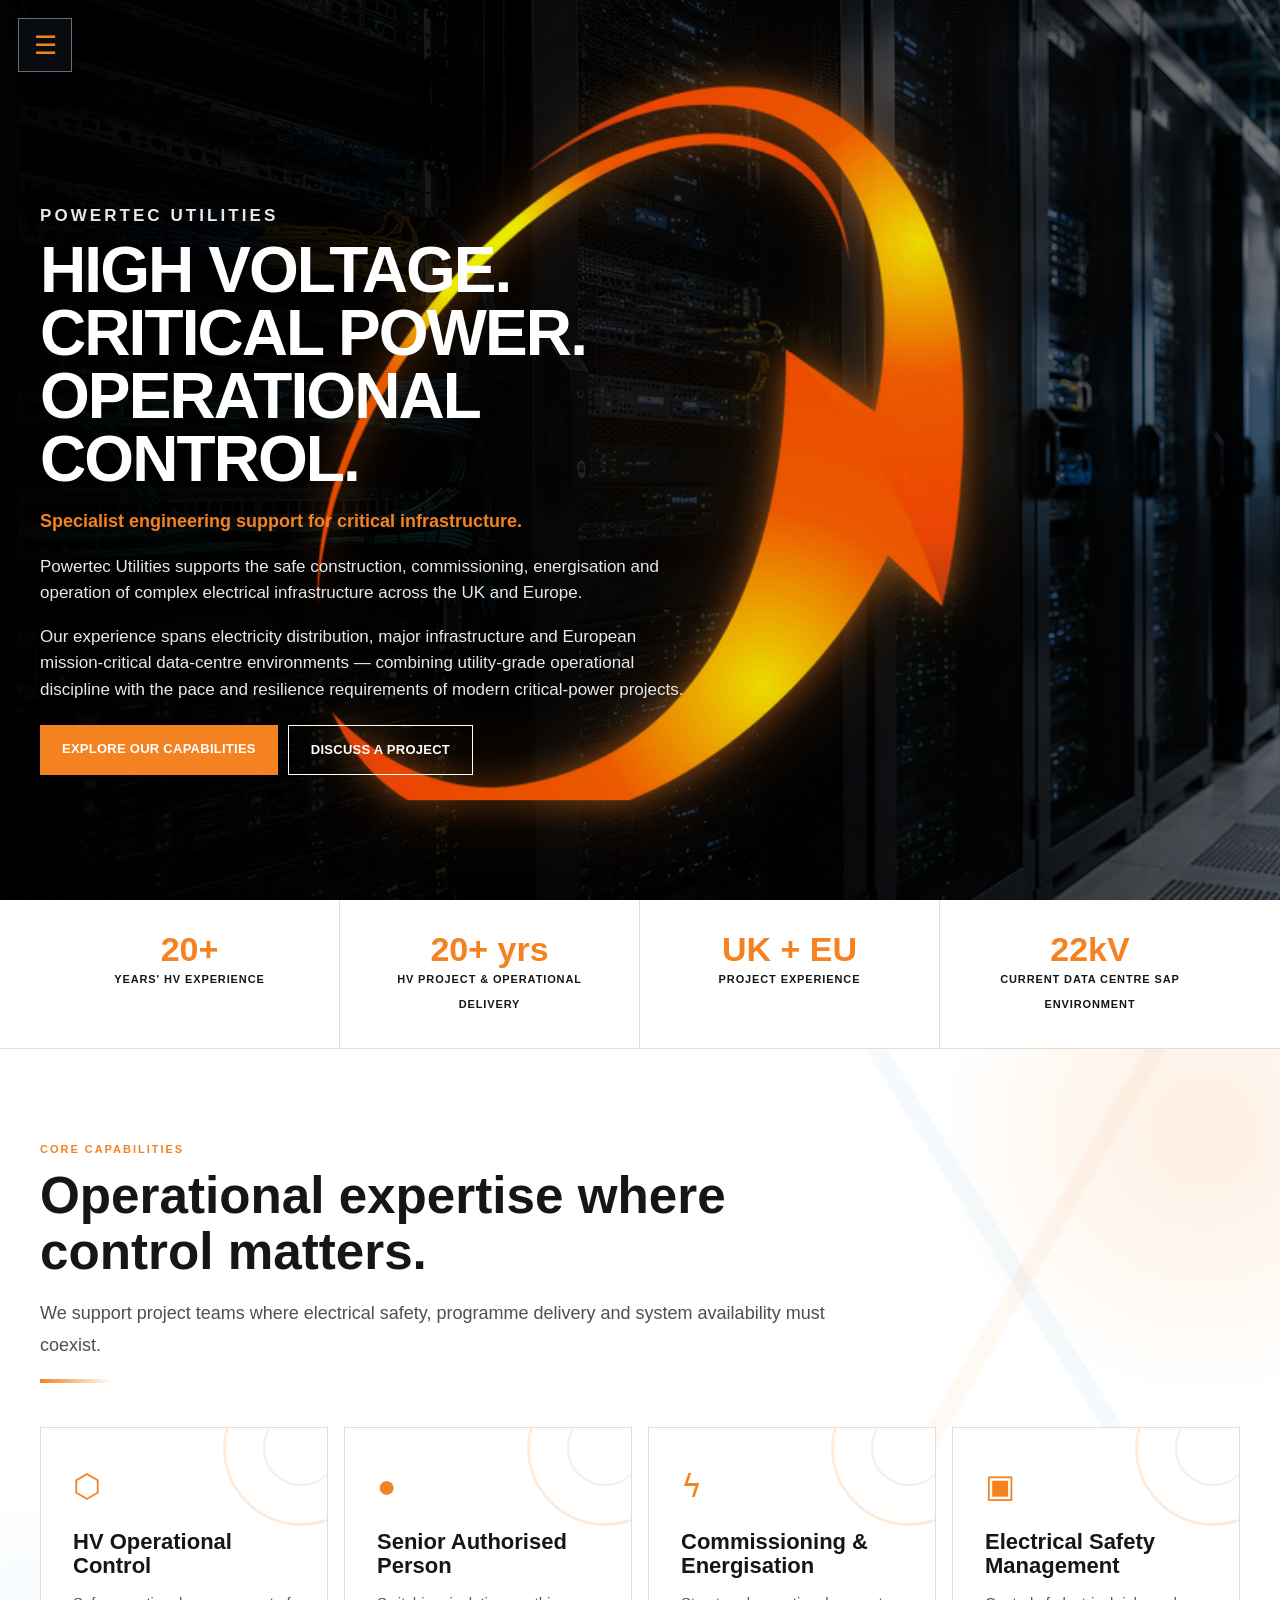
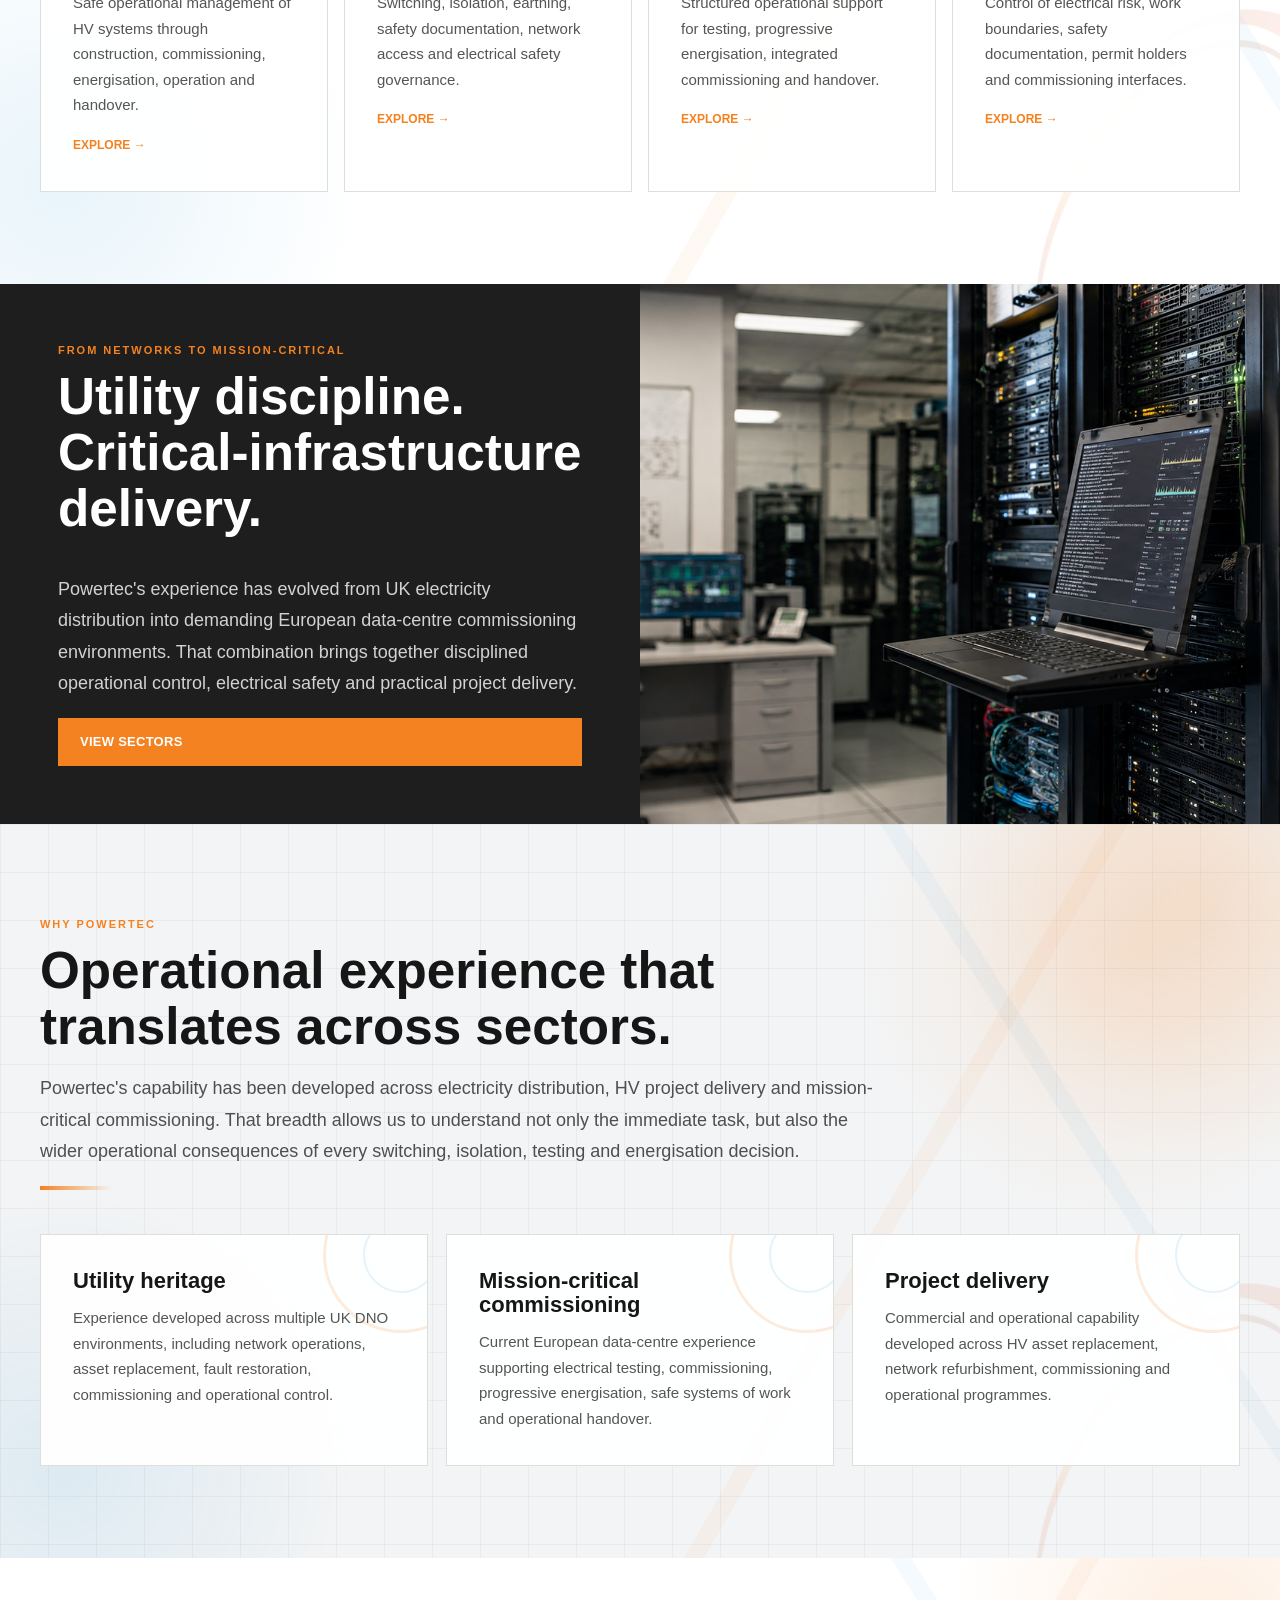
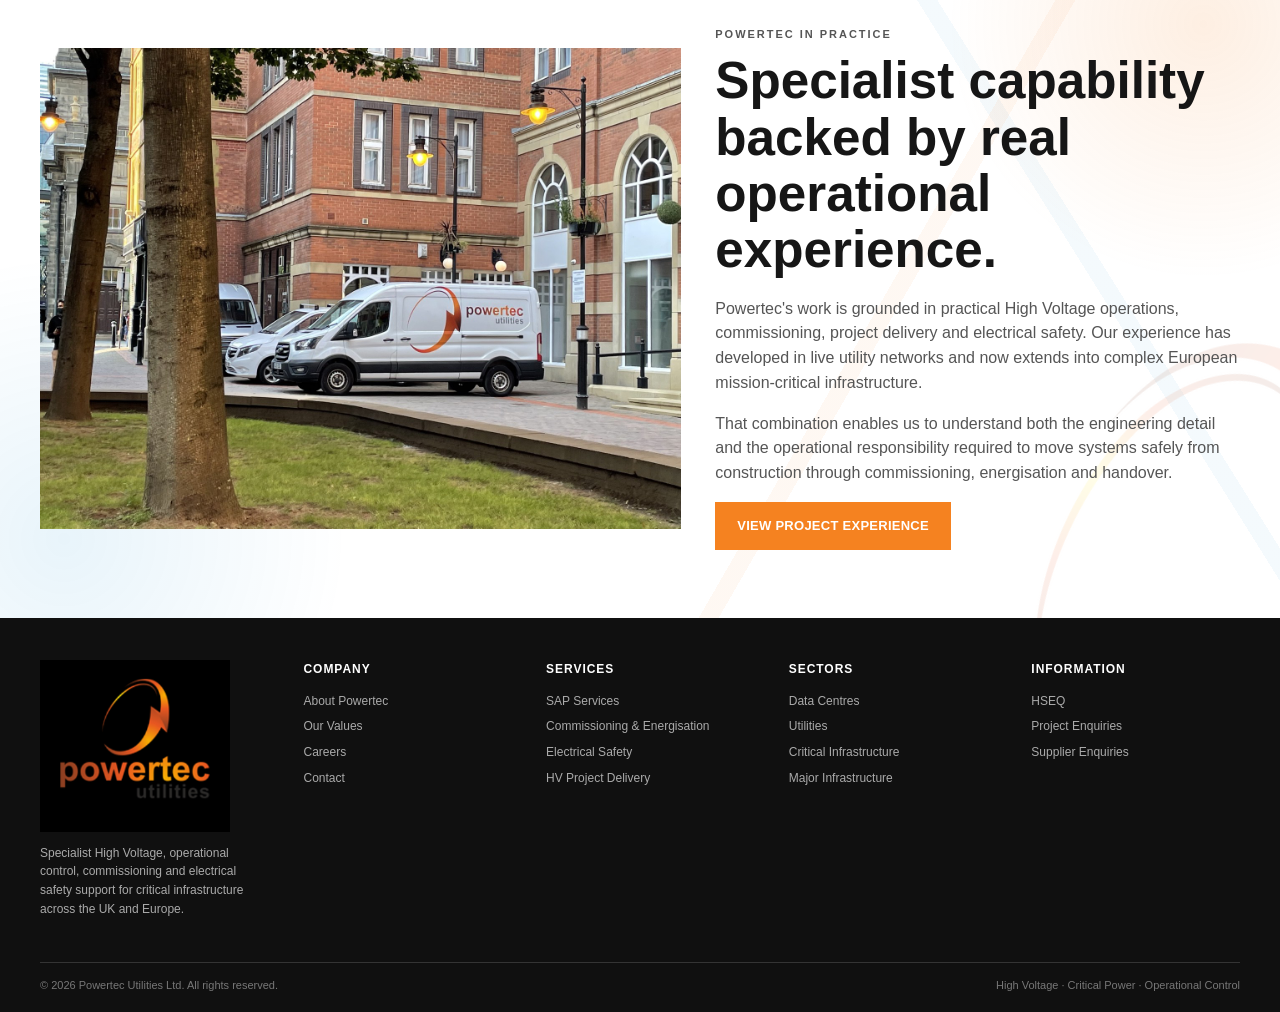
==== index.html @ ada90825 "Add files via upload" ====
<!doctype html><html lang="en"><head><meta charset="utf-8"><meta name="viewport" content="width=device-width,initial-scale=1"><title>Powertec Utilities | High Voltage, Critical Power & Operational Control</title><meta name="description" content="Specialist High Voltage engineering, SAP, commissioning and electrical safety support for critical infrastructure."><link rel="icon" href="favicon.png"><link rel="stylesheet" href="styles-v4.css?v=14"></head><body class="homepage">

<div class="home-menu-shell">
  <button class="menu-toggle home-menu-button" aria-label="Open menu" aria-expanded="false">☰</button>
  <nav class="navlinks home-menu-panel" aria-label="Main navigation">
    <a class="active" href="index.html">HOME</a>
    <a href="about.html">ABOUT</a>
    <a href="services.html">SERVICES</a>
    <a href="sectors.html">SECTORS</a>
    <a href="projects.html">PROJECTS</a>
    <a href="hseq.html">HSEQ</a>
    <a href="careers.html">CAREERS</a>
    <a class="enquire" href="contact.html">ENQUIRE</a>
  </nav>
</div>

<main>
<section class="hero-v4" style="background-image:url('hero.jpg')">

<div class="hero-brand-watermark" aria-hidden="true"><img src="brand-emblem.png" alt=""></div><div class="wrap hero-v4-inner"><div class="hero-v4-copy"><p class="eyebrow">POWERTEC UTILITIES</p><h1>HIGH VOLTAGE.<br>CRITICAL POWER.<br>OPERATIONAL CONTROL.</h1><div class="hero-kicker">Specialist engineering support for critical infrastructure.</div><p>Powertec Utilities supports the safe construction, commissioning, energisation and operation of complex electrical infrastructure across the UK and Europe.</p><p class="secondary">Our experience spans electricity distribution, major infrastructure and European mission-critical data-centre environments — combining utility-grade operational discipline with the pace and resilience requirements of modern critical-power projects.</p><div class="hero-actions"><a class="btn" href="services.html">EXPLORE OUR CAPABILITIES</a><a class="btn btn-outline" href="contact.html">DISCUSS A PROJECT</a></div></div></div></section>
<section class="stats"><div class="wrap stats-grid">
 <div class="stat"><strong>20+</strong><span>YEARS' HV EXPERIENCE</span></div>
 <div class="stat"><strong>20+ yrs</strong><span>HV PROJECT & OPERATIONAL DELIVERY</span></div>
 <div class="stat"><strong>UK + EU</strong><span>PROJECT EXPERIENCE</span></div>
 <div class="stat"><strong>22kV</strong><span>CURRENT DATA CENTRE SAP ENVIRONMENT</span></div>
</div></section>
<section class="section"><div class="wrap"><div class="section-head"><p class="eyebrow">CORE CAPABILITIES</p><h2>Operational expertise where control matters.</h2><p class="lead">We support project teams where electrical safety, programme delivery and system availability must coexist.</p></div>
<div class="grid-4">
 <article class="card"><div class="icon">⬡</div><h3>HV Operational Control</h3><p>Safe operational management of HV systems through construction, commissioning, energisation, operation and handover.</p><a class="text-link" href="services.html">EXPLORE →</a></article>
 <article class="card"><div class="icon">●</div><h3>Senior Authorised Person</h3><p>Switching, isolation, earthing, safety documentation, network access and electrical safety governance.</p><a class="text-link" href="services.html#sap">EXPLORE →</a></article>
 <article class="card"><div class="icon">ϟ</div><h3>Commissioning & Energisation</h3><p>Structured operational support for testing, progressive energisation, integrated commissioning and handover.</p><a class="text-link" href="services.html#commissioning">EXPLORE →</a></article>
 <article class="card"><div class="icon">▣</div><h3>Electrical Safety Management</h3><p>Control of electrical risk, work boundaries, safety documentation, permit holders and commissioning interfaces.</p><a class="text-link" href="hseq.html">EXPLORE →</a></article>
</div></div></section>
<section class="image-split section-dark"><div class="copy"><p class="eyebrow">FROM NETWORKS TO MISSION-CRITICAL</p><h2>Utility discipline. Critical-infrastructure delivery.</h2><p class="lead">Powertec's experience has evolved from UK electricity distribution into demanding European data-centre commissioning environments. That combination brings together disciplined operational control, electrical safety and practical project delivery.</p><a class="btn" href="sectors.html">VIEW SECTORS</a></div><div class="image"><img src="commissioning.jpg" alt="Commissioning environment"></div></section>


<section class="section section-soft"><div class="wrap">
  <div class="section-head">
    <p class="eyebrow">WHY POWERTEC</p>
    <h2>Operational experience that translates across sectors.</h2>
    <p class="lead">Powertec's capability has been developed across electricity distribution, HV project delivery and mission-critical commissioning. That breadth allows us to understand not only the immediate task, but also the wider operational consequences of every switching, isolation, testing and energisation decision.</p>
  </div>
  <div class="grid-3">
    <article class="card"><h3>Utility heritage</h3><p>Experience developed across multiple UK DNO environments, including network operations, asset replacement, fault restoration, commissioning and operational control.</p></article>
    <article class="card"><h3>Mission-critical commissioning</h3><p>Current European data-centre experience supporting electrical testing, commissioning, progressive energisation, safe systems of work and operational handover.</p></article>
    <article class="card"><h3>Project delivery</h3><p>Commercial and operational capability developed across HV asset replacement, network refurbishment, commissioning and operational programmes.</p></article>
  </div>
</div></section>
<section class="authenticity"><div class="wrap auth-grid">
  <div class="auth-image"><img src="brand-van.jpg" alt="Powertec Utilities branded vehicle on location"></div>
  <div class="auth-copy"><p class="eyebrow">POWERTEC IN PRACTICE</p><h2>Specialist capability backed by real operational experience.</h2><p>Powertec's work is grounded in practical High Voltage operations, commissioning, project delivery and electrical safety. Our experience has developed in live utility networks and now extends into complex European mission-critical infrastructure.</p><p>That combination enables us to understand both the engineering detail and the operational responsibility required to move systems safely from construction through commissioning, energisation and handover.</p><a class="btn" href="projects.html">VIEW PROJECT EXPERIENCE</a></div>
</div></section>
</main>
<footer class="site-footer"><div class="wrap">
<div class="footer-top">
 <div class="footer-brand"><img src="footer-logo.png" alt="Powertec Utilities"><p>Specialist High Voltage, operational control, commissioning and electrical safety support for critical infrastructure across the UK and Europe.</p></div>
 <div class="footer-col"><h4>COMPANY</h4><a href="about.html">About Powertec</a><a href="about.html#values">Our Values</a><a href="careers.html">Careers</a><a href="contact.html">Contact</a></div>
 <div class="footer-col"><h4>SERVICES</h4><a href="services.html#sap">SAP Services</a><a href="services.html#commissioning">Commissioning & Energisation</a><a href="services.html#safety">Electrical Safety</a><a href="services.html#projects">HV Project Delivery</a></div>
 <div class="footer-col"><h4>SECTORS</h4><a href="data-centres.html">Data Centres</a><a href="utilities.html">Utilities</a><a href="sectors.html">Critical Infrastructure</a><a href="sectors.html">Major Infrastructure</a></div>
 <div class="footer-col"><h4>INFORMATION</h4><a href="hseq.html">HSEQ</a><a href="contact.html">Project Enquiries</a><a href="contact.html">Supplier Enquiries</a></div>
</div>
<div class="footer-bottom"><span>© 2026 Powertec Utilities Ltd. All rights reserved.</span><span>High Voltage · Critical Power · Operational Control</span></div>
</div></footer><script src="script.js"></script></body></html>
---- styles-v4.css ----
:root{
 --orange:#f58220;
 --orange-dark:#d96408;
 --ink:#161616;
 --charcoal:#1e1e1e;
 --charcoal2:#292929;
 --paper:#ffffff;
 --soft:#f4f4f3;
 --mid:#6b6b6b;
 --line:#dededb;
 --max:1200px;
}
*{box-sizing:border-box}
html{scroll-behavior:smooth}
body{margin:0;font-family:Montserrat,Arial,Helvetica,sans-serif;color:var(--ink);background:#fff;line-height:1.55}
img{display:block;max-width:100%}
a{text-decoration:none;color:inherit}
.wrap{width:min(var(--max),calc(100% - 48px));margin:auto}
.eyebrow{color:var(--orange);font-size:12px;letter-spacing:.16em;font-weight:800;text-transform:uppercase;margin:0 0 10px}
h1,h2,h3{line-height:1.1}
h2{font-size:clamp(32px,4vw,52px);margin:0 0 18px}
.lead{font-size:18px;color:#4f4f4f;max-width:840px}
.btn{display:inline-block;background:var(--orange);color:#fff;padding:14px 22px;font-size:13px;font-weight:800;letter-spacing:.02em;border:0}
.btn:hover{background:var(--orange-dark)}
.btn-outline{background:transparent;border:1px solid #fff;color:#fff;margin-left:8px}

/* single global header used exactly once per page */
.site-header{height:82px;background:#fff;border-bottom:1px solid #e7e7e7;position:sticky;top:0;z-index:100}
.nav{height:82px;display:flex;align-items:center;justify-content:space-between;position:relative}
.logo{width:220px}
.menu-toggle{display:none;background:#fff;border:1px solid #ddd;width:44px;height:44px;font-size:22px}
.navlinks{display:flex;align-items:center;gap:25px;font-size:12px;font-weight:800}
.navlinks a{padding:31px 0 25px}
.navlinks a.active{color:var(--orange);border-bottom:2px solid var(--orange)}
.navlinks .enquire{background:var(--orange);color:#fff;padding:13px 20px;border-bottom:0}

/* hero */
.hero{background:#111;color:#fff}
.hero-grid{display:grid;grid-template-columns:47% 53%;min-height:590px}
.hero-copy{padding:70px 44px 60px 0;display:flex;flex-direction:column;justify-content:center}
.hero h1{font-size:clamp(45px,5vw,68px);margin:0 0 16px;letter-spacing:-.025em}
.hero-kicker{font-weight:800;color:var(--orange);font-size:18px;margin-bottom:20px}
.hero p{font-size:17px;color:#e0e0e0;max-width:670px}
.hero-photo{position:relative;overflow:hidden}
.hero-photo img{width:100%;height:100%;object-fit:cover}
.hero-photo:after{content:"";position:absolute;inset:0;background:linear-gradient(90deg,#111 0%,rgba(17,17,17,.6) 15%,transparent 50%)}

/* corporate stats */
.stats{background:#fff;border-bottom:1px solid var(--line)}
.stats-grid{display:grid;grid-template-columns:repeat(4,1fr)}
.stat{padding:32px 26px;text-align:center;border-right:1px solid var(--line)}
.stat:last-child{border-right:0}
.stat strong{display:block;font-size:34px;color:var(--orange);line-height:1}
.stat span{font-size:11px;letter-spacing:.08em;font-weight:800}

/* generic sections */
.section{padding:78px 0}
.section-soft{background:var(--soft)}
.section-dark{background:var(--charcoal);color:#fff}
.section-dark .lead{color:#d2d2d2}
.section-head{max-width:850px;margin-bottom:36px}
.grid-4{display:grid;grid-template-columns:repeat(4,1fr);gap:16px}
.grid-3{display:grid;grid-template-columns:repeat(3,1fr);gap:18px}
.grid-2{display:grid;grid-template-columns:1fr 1fr;gap:34px}
.card{background:#fff;border:1px solid var(--line);padding:28px}
.card.dark{background:var(--charcoal2);border-color:#424242;color:#fff}
.card h3{font-size:20px;margin:0 0 12px}
.card p{color:#555;margin:0}
.card.dark p{color:#d2d2d2}
.card .num{color:var(--orange);font-weight:900;font-size:12px;letter-spacing:.12em;display:block;margin-bottom:22px}
.text-link{display:inline-block;color:var(--orange);font-size:12px;font-weight:800;margin-top:18px}
.icon{font-size:32px;color:var(--orange);margin-bottom:18px}

/* image panels */
.image-split{display:grid;grid-template-columns:1fr 1fr;min-height:470px}
.image-split .image{min-height:470px}
.image-split .image img{width:100%;height:100%;object-fit:cover}
.image-split .copy{padding:58px;display:flex;flex-direction:column;justify-content:center}

/* inner page hero */
.page-hero{height:300px;color:#fff;display:flex;align-items:center;background-size:cover;background-position:center;position:relative}
.page-hero:before{content:"";position:absolute;inset:0;background:linear-gradient(90deg,rgba(12,12,12,.92),rgba(12,12,12,.35))}
.page-hero .wrap{position:relative;z-index:1}
.page-hero h1{font-size:clamp(42px,6vw,66px);margin:0 0 8px}
.page-hero p{font-size:18px;max-width:730px;color:#e4e4e4}

/* lists / capability */
.cap-list{list-style:none;padding:0;margin:18px 0 0;display:grid;grid-template-columns:1fr 1fr;gap:8px 28px}
.cap-list li{border-bottom:1px solid #ddd;padding:9px 0;font-size:14px}
.section-dark .cap-list li{border-color:#454545}
.cap-list li:before{content:"—";color:var(--orange);margin-right:8px;font-weight:900}
.quote{border-left:4px solid var(--orange);padding:5px 0 5px 24px;font-size:25px;font-weight:700;line-height:1.3}

/* process */
.process{display:grid;grid-template-columns:repeat(5,1fr);gap:10px}
.step{background:#fff;border-top:4px solid var(--orange);padding:22px}
.step strong{color:var(--orange);font-size:12px}
.step h3{font-size:17px}

/* projects */
.case{border:1px solid var(--line);display:grid;grid-template-columns:.9fr 1.1fr}
.case-image img{width:100%;height:100%;object-fit:cover;min-height:370px}
.case-copy{padding:38px}
.case-copy .metric{font-size:38px;color:var(--orange);font-weight:900;margin:12px 0}

/* HSEQ */
.principles{display:grid;grid-template-columns:repeat(3,1fr);gap:14px}
.principle{border:1px solid #404040;padding:25px;background:#252525}
.principle b{color:var(--orange);font-size:12px;letter-spacing:.1em}

/* contact */
.contact-grid{display:grid;grid-template-columns:.85fr 1.15fr;gap:60px}
.contact-form{display:grid;grid-template-columns:1fr 1fr;gap:12px}
.contact-form input,.contact-form select,.contact-form textarea{padding:13px;border:1px solid #cfcfcf;font:inherit;width:100%;background:#fff}
.contact-form textarea{grid-column:1/-1;min-height:150px}
.contact-form button{grid-column:1/-1;justify-self:start}

/* footer — no white square */
.site-footer{background:#101010;color:#d2d2d2;padding:42px 0 18px}
.footer-top{display:grid;grid-template-columns:1.1fr repeat(4,1fr);gap:34px}
.footer-brand img{width:170px;background:#101010}
.footer-brand p{font-size:12px;color:#aaa;max-width:250px}
.footer-col h4{font-size:12px;color:#fff;letter-spacing:.08em;margin:0 0 13px}
.footer-col a{display:block;color:#aaa;font-size:12px;margin:7px 0}
.footer-col a:hover{color:var(--orange)}
.footer-bottom{border-top:1px solid #343434;margin-top:32px;padding-top:14px;display:flex;justify-content:space-between;font-size:11px;color:#777}

/* responsive */
@media(max-width:980px){
 .grid-4{grid-template-columns:1fr 1fr}
 .grid-3{grid-template-columns:1fr 1fr}
 .hero-grid,.image-split,.contact-grid{grid-template-columns:1fr}
 .hero-copy{padding:50px 0 42px}.hero-photo{min-height:360px}
 .stats-grid{grid-template-columns:1fr 1fr}.stat:nth-child(2){border-right:0}
 .process{grid-template-columns:1fr 1fr}
 .case{grid-template-columns:1fr}
 .footer-top{grid-template-columns:1fr 1fr 1fr}
}
@media(max-width:760px){
 .wrap{width:calc(100% - 28px)}
 .site-header,.nav{height:70px}.logo{width:178px}.menu-toggle{display:block}
 .navlinks{display:none;position:absolute;top:70px;left:0;right:0;background:#fff;flex-direction:column;align-items:stretch;gap:0;box-shadow:0 12px 25px rgba(0,0,0,.15)}
 .navlinks.open{display:flex}.navlinks a{padding:13px 18px;border-bottom:1px solid #eee}
 .navlinks .enquire{margin:10px;text-align:center;border:0}
 .grid-4,.grid-3,.grid-2,.principles{grid-template-columns:1fr}
 .stats-grid{grid-template-columns:1fr 1fr}
 .process{grid-template-columns:1fr}
 .cap-list{grid-template-columns:1fr}
 .section{padding:58px 0}.page-hero{height:260px}
 .image-split .copy{padding:38px 24px}
 .contact-form{grid-template-columns:1fr}.contact-form textarea,.contact-form button{grid-column:1}
 .footer-top{grid-template-columns:1fr 1fr}.footer-brand{grid-column:1/-1}
 .footer-bottom{flex-direction:column;gap:8px}
}


/* genuine Powertec image treatments */
.authenticity{background:#fff;padding:68px 0}
.auth-grid{display:grid;grid-template-columns:1.1fr .9fr;gap:34px;align-items:center}
.auth-image{position:relative;min-height:360px;overflow:hidden}
.auth-image img{width:100%;height:100%;object-fit:cover}
.auth-copy p{color:#555}
.photo-grid{display:grid;grid-template-columns:2fr 1fr 1fr;gap:12px}
.photo-grid img{width:100%;height:260px;object-fit:cover}
.photo-grid img:first-child{grid-row:span 2;height:532px}
.photo-grid img:nth-child(4){grid-column:2/-1}
.project-gallery{display:grid;grid-template-columns:repeat(3,1fr);gap:12px;margin-top:28px}
.project-gallery img{width:100%;height:230px;object-fit:cover}
@media(max-width:900px){
 .auth-grid{grid-template-columns:1fr}
 .photo-grid{grid-template-columns:1fr 1fr}
 .photo-grid img:first-child{grid-row:auto;height:260px}
 .photo-grid img:nth-child(4){grid-column:auto}
 .project-gallery{grid-template-columns:1fr 1fr}
}
@media(max-width:620px){
 .photo-grid,.project-gallery{grid-template-columns:1fr}
 .photo-grid img,.photo-grid img:first-child,.project-gallery img{height:220px}
}


/* ===== MOBILE RESPONSIVE FIX PASS ===== */
@media(max-width:760px){
  body{overflow-x:hidden}
  .wrap{width:calc(100% - 28px)}
  .site-header,.nav{height:68px}
  .site-header{position:sticky;top:0;background:#fff}
  .logo{width:172px;height:auto;object-fit:contain}
  .menu-toggle{
    display:flex;
    align-items:center;
    justify-content:center;
    width:42px;height:42px;
    border:1px solid #d9d9d9;
    background:#fff;
    color:#1787d8;
    font-size:22px;
    padding:0
  }
  .navlinks{
    display:none;
    position:absolute;
    top:68px;left:-14px;right:-14px;
    background:#fff;
    flex-direction:column;
    align-items:stretch;
    gap:0;
    padding:6px 14px 12px;
    box-shadow:0 12px 28px rgba(0,0,0,.14);
    border-top:1px solid #eee
  }
  .navlinks.open{display:flex}
  .navlinks a{padding:13px 8px;border-bottom:1px solid #eee}
  .navlinks a.active{border-bottom:1px solid #eee}
  .navlinks .enquire{margin:10px 0 0;text-align:center;border:0!important;padding:14px}

  .hero{
    background:#111;
    position:relative;
    overflow:hidden
  }
  .hero-grid{
    display:block;
    min-height:0;
    position:relative
  }
  .hero-photo{
    position:absolute;
    inset:0;
    min-height:100%;
    z-index:0
  }
  .hero-photo img{
    width:100%;
    height:100%;
    object-fit:cover;
    object-position:center;
    filter:brightness(.58) saturate(.9)
  }
  .hero-photo:after{
    content:"";
    position:absolute;
    inset:0;
    background:linear-gradient(180deg,rgba(0,0,0,.60) 0%,rgba(0,0,0,.72) 60%,rgba(0,0,0,.86) 100%)
  }
  .hero-copy{
    position:relative;
    z-index:2;
    padding:54px 0 48px;
    min-height:620px;
    justify-content:flex-end
  }
  .hero .eyebrow{
    color:#f58220!important;
    opacity:1!important;
    font-size:11px;
    letter-spacing:.14em;
    margin-bottom:14px
  }
  .hero h1{
    color:#fff!important;
    font-size:39px!important;
    line-height:.98!important;
    letter-spacing:-.025em;
    margin:0 0 18px!important;
    max-width:100%
  }
  .hero-kicker{
    color:#fff!important;
    font-size:17px!important;
    line-height:1.35;
    margin-bottom:15px
  }
  .hero p{
    color:#e8e8e8!important;
    font-size:15px!important;
    line-height:1.55;
    margin:0 0 14px
  }
  .hero-copy > p:nth-of-type(n+3){display:none}
  .hero-copy div:last-child{
    display:flex;
    flex-direction:column;
    gap:10px;
    margin-top:8px
  }
  .hero .btn{
    margin:0!important;
    width:100%;
    text-align:center;
    padding:14px 16px;
    font-size:12px
  }
  .hero .btn-outline{
    background:rgba(0,0,0,.18);
    border:1px solid rgba(255,255,255,.75);
    color:#fff
  }

  .stats-grid{grid-template-columns:1fr 1fr}
  .stat{padding:23px 10px}
  .stat strong{font-size:27px}
  .stat span{font-size:9px;line-height:1.25;display:block;margin-top:6px}

  .section{padding:52px 0}
  .section-head{margin-bottom:26px}
  h2{font-size:32px}
  .lead{font-size:16px}
  .grid-4,.grid-3,.grid-2,.principles{grid-template-columns:1fr}
  .card{padding:23px}
  .image-split{display:block}
  .image-split .image{min-height:260px}
  .image-split .copy{padding:34px 22px}
  .page-hero{height:250px;background-position:center}
  .page-hero h1{font-size:38px}
  .page-hero p{font-size:15px}

  .authenticity{padding:48px 0}
  .auth-grid{grid-template-columns:1fr}
  .auth-image{min-height:260px}
  .auth-copy{padding-top:8px}

  .photo-grid,.project-gallery{grid-template-columns:1fr}
  .photo-grid img,.photo-grid img:first-child,.project-gallery img{
    height:220px;
    object-fit:cover
  }

  .case{grid-template-columns:1fr}
  .case-copy{padding:28px 22px}
  .case-image img{min-height:250px}
  .process{grid-template-columns:1fr}
  .cap-list{grid-template-columns:1fr}
  .cap-list li{font-size:13px}

  .contact-grid{grid-template-columns:1fr;gap:36px}
  .contact-form{grid-template-columns:1fr}
  .contact-form textarea,.contact-form button{grid-column:1}

  .footer-top{grid-template-columns:1fr 1fr}
  .footer-brand{grid-column:1/-1}
  .footer-brand img{width:160px}
  .footer-bottom{flex-direction:column;gap:8px}
}

/* Fix legacy white-on-white issue if hero image fails */
.hero, .hero *{text-shadow:none}
.hero-copy{color:#fff}


/* ===== V4 VERIFIED OVERRIDES ===== */
.logo{width:220px;height:54px;object-fit:contain;object-position:left center;background:transparent!important}
.hero-v4{position:relative;background:#111 center/cover no-repeat;color:#fff;overflow:hidden}
.hero-v4:before{content:"";position:absolute;inset:0;background:linear-gradient(90deg,rgba(0,0,0,.90) 0%,rgba(0,0,0,.76) 42%,rgba(0,0,0,.24) 100%)}
.hero-v4 .hero-v4-inner{position:relative;z-index:1;min-height:590px;display:flex;align-items:center}
.hero-v4 .hero-v4-copy{width:min(690px,58%);padding:68px 0}
.hero-v4 h1{font-size:clamp(48px,5vw,70px);line-height:.98;letter-spacing:-.03em;margin:0 0 18px;color:#fff}
.hero-v4 .hero-kicker{color:#f58220;font-size:18px;font-weight:800;margin-bottom:18px}
.hero-v4 p{color:#e8e8e8;font-size:17px;max-width:650px}
.hero-v4 .hero-actions{display:flex;gap:10px;margin-top:22px}
.hero-v4 .hero-actions .btn{margin:0}
@media(max-width:760px){
  .site-header,.nav{height:68px}
  .logo{width:174px;height:44px}
  .hero-v4{background-position:62% center}
  .hero-v4:before{background:linear-gradient(180deg,rgba(0,0,0,.42) 0%,rgba(0,0,0,.74) 48%,rgba(0,0,0,.93) 100%)}
  .hero-v4 .hero-v4-inner{min-height:620px;align-items:flex-end}
  .hero-v4 .hero-v4-copy{width:100%;padding:62px 0 40px}
  .hero-v4 h1{font-size:38px!important;line-height:.98!important;margin-bottom:16px!important;color:#fff!important}
  .hero-v4 .eyebrow{color:#f58220!important;opacity:1!important}
  .hero-v4 .hero-kicker{font-size:16px!important;color:#fff!important;margin-bottom:12px}
  .hero-v4 p{font-size:15px!important;line-height:1.5!important;color:#f1f1f1!important;margin:0 0 14px!important}
  .hero-v4 .hero-v4-copy p.secondary{display:none}
  .hero-v4 .hero-actions{flex-direction:column;gap:9px;margin-top:18px}
  .hero-v4 .hero-actions .btn{width:100%;text-align:center;padding:14px 15px}
  .hero-v4 .btn-outline{background:rgba(0,0,0,.18);border:1px solid rgba(255,255,255,.8)}
}


/* ===== V5 PROFESSIONAL CONTENT / SPACING PASS ===== */
.section{padding:92px 0}
.section-head{margin-bottom:44px}
.card{padding:34px 32px}
.card h3{font-size:22px}
.card p{font-size:15px;line-height:1.7}
.lead{font-size:18px;line-height:1.75}
.eyebrow{font-size:11px;letter-spacing:.18em}

/* remove visual numbering */
.num{display:none!important}

/* image rhythm: one strong image at a time */
.project-gallery,.photo-grid{display:block!important}
.project-gallery img,.photo-grid img,.photo-grid img:first-child,.photo-grid img:nth-child(4){
  width:100%!important;
  height:auto!important;
  max-height:520px!important;
  object-fit:cover!important;
  margin:0 0 44px!important;
  border-radius:0!important
}
.project-gallery img:last-child,.photo-grid img:last-child{margin-bottom:0!important}

/* dedicated feature image treatment */
.feature-image{margin:56px 0}
.feature-image img{width:100%;height:auto;max-height:560px;object-fit:cover}
.feature-caption{font-size:12px;color:#777;margin-top:10px}

/* better section separation */
.content-block{padding:64px 0;border-top:1px solid var(--line)}
.content-block:first-child{border-top:0}
.content-block h2{max-width:850px}
.content-block p{max-width:900px}

/* more substantial service cards */
.service-detail{display:grid;grid-template-columns:.9fr 1.1fr;gap:52px;align-items:start;padding:68px 0;border-top:1px solid var(--line)}
.service-detail:first-of-type{border-top:0}
.service-copy ul{margin-top:22px}
.service-proof{background:var(--soft);padding:30px}
.service-proof h3{margin-top:0}

/* refined process */
.process{grid-template-columns:repeat(5,1fr);gap:16px}
.step{padding:28px 24px;min-height:220px}
.step strong{display:none!important}

/* mobile */
@media(max-width:760px){
  .section{padding:62px 0}
  .card{padding:26px 24px}
  .service-detail{grid-template-columns:1fr;gap:28px;padding:46px 0}
  .project-gallery img,.photo-grid img,.feature-image img{max-height:none!important;margin-bottom:28px!important}
  .process{grid-template-columns:1fr}
  .step{min-height:0}
}


/* ===== POWERTEC HERO BRAND WATERMARK ===== */
.hero-v4 .hero-brand-watermark{
  position:absolute;
  inset:0;
  z-index:1;
  display:flex;
  align-items:center;
  justify-content:center;
  pointer-events:none;
  overflow:hidden;
}
.hero-v4 .hero-brand-watermark img{
  width:min(84vw,1180px);
  max-width:none;
  height:auto;
  opacity:0;
  filter:grayscale(1) brightness(2.7) contrast(.65);
  transform:scale(.92);
  animation:powertecBrandFade 10s ease-in-out infinite;
}
@keyframes powertecBrandFade{
  0%,100%{opacity:0;transform:scale(.92)}
  18%{opacity:.045;transform:scale(.97)}
  45%{opacity:.115;transform:scale(1.015)}
  62%{opacity:.115;transform:scale(1.015)}
  86%{opacity:.04;transform:scale(.97)}
}

/* Hero photograph overlay remains behind branding and copy */
.hero-v4:before{z-index:0}
.hero-v4 .hero-v4-inner{z-index:2}

/* Mobile treatment — larger, slower and deliberately subtle */
@media(max-width:760px){
  .hero-v4 .hero-brand-watermark{
    align-items:center;
    justify-content:center;
  }
  .hero-v4 .hero-brand-watermark img{
    width:155vw;
    max-width:none;
    opacity:0;
    transform:scale(.9);
    animation:powertecBrandFadeMobile 9s ease-in-out infinite;
  }
  @keyframes powertecBrandFadeMobile{
    0%,100%{opacity:0;transform:scale(.90)}
    22%{opacity:.035;transform:scale(.96)}
    48%{opacity:.085;transform:scale(1.02)}
    64%{opacity:.085;transform:scale(1.02)}
    86%{opacity:.03;transform:scale(.96)}
  }
}

@media(prefers-reduced-motion:reduce){
  .hero-v4 .hero-brand-watermark img{
    animation:none!important;
    opacity:.07;
    transform:none;
  }
}


/* ===== V8 BRAND COLOUR / GRAPHIC ENHANCEMENT ===== */
.hero-v4 .hero-brand-watermark img{
  width:min(92vw,1280px);
  opacity:0;
  filter:none;
  mix-blend-mode:screen;
  animation:powertecBrandFadeV8 9s ease-in-out infinite;
  transform:scale(.92);
}
@keyframes powertecBrandFadeV8{
  0%,100%{opacity:0;transform:scale(.92)}
  16%{opacity:.08;transform:scale(.97)}
  42%{opacity:.20;transform:scale(1.02)}
  60%{opacity:.20;transform:scale(1.02)}
  84%{opacity:.08;transform:scale(.97)}
}
@media(max-width:760px){
  .hero-v4 .hero-brand-watermark img{
    width:170vw;
    max-width:none;
    animation:powertecBrandFadeMobileV8 8s ease-in-out infinite;
  }
  @keyframes powertecBrandFadeMobileV8{
    0%,100%{opacity:0;transform:scale(.92)}
    18%{opacity:.06;transform:scale(.96)}
    45%{opacity:.15;transform:scale(1.02)}
    62%{opacity:.15;transform:scale(1.02)}
    84%{opacity:.06;transform:scale(.96)}
  }
}

/* Animated branded watermark on internal page heroes */
.page-hero{position:relative;overflow:hidden}
.page-hero .page-brand-watermark{
  position:absolute;
  inset:0;
  z-index:1;
  pointer-events:none;
  display:flex;
  align-items:center;
  justify-content:flex-end;
  overflow:hidden;
}
.page-hero .page-brand-watermark img{
  width:min(54vw,760px);
  max-width:none;
  opacity:0;
  filter:none;
  mix-blend-mode:screen;
  transform:translateX(8%) scale(.94);
  animation:pageBrandFade 11s ease-in-out infinite;
}
.page-hero .wrap{position:relative;z-index:2}
@keyframes pageBrandFade{
  0%,100%{opacity:0;transform:translateX(8%) scale(.94)}
  20%{opacity:.06;transform:translateX(5%) scale(.98)}
  48%{opacity:.14;transform:translateX(2%) scale(1.01)}
  66%{opacity:.14;transform:translateX(2%) scale(1.01)}
  88%{opacity:.05;transform:translateX(5%) scale(.98)}
}
@media(max-width:760px){
  .page-hero .page-brand-watermark{
    justify-content:center;
  }
  .page-hero .page-brand-watermark img{
    width:145vw;
    animation:pageBrandFadeMobile 9s ease-in-out infinite;
  }
  @keyframes pageBrandFadeMobile{
    0%,100%{opacity:0;transform:scale(.94)}
    22%{opacity:.045;transform:scale(.98)}
    50%{opacity:.10;transform:scale(1.02)}
    66%{opacity:.10;transform:scale(1.02)}
    88%{opacity:.04;transform:scale(.98)}
  }
}

/* Subtle orange graphic rule to lift plain content sections */
.section-head:after,
.content-block h2:after{
  content:"";
  display:block;
  width:72px;
  height:4px;
  background:linear-gradient(90deg,var(--orange),transparent);
  margin-top:18px;
}
.card{
  position:relative;
  overflow:hidden;
}
.card:before{
  content:"";
  position:absolute;
  right:-34px;
  top:-34px;
  width:110px;
  height:110px;
  border:2px solid rgba(245,130,32,.14);
  border-radius:50%;
}
.card:after{
  content:"";
  position:absolute;
  right:-12px;
  top:-12px;
  width:52px;
  height:52px;
  border:2px solid rgba(245,130,32,.10);
  border-radius:50%;
}
.card > *{position:relative;z-index:1}

/* Refine hero watermark so brand colours remain visible over dark photography */
.hero-v4:after{
  content:"";
  position:absolute;
  inset:0;
  z-index:1;
  background:radial-gradient(circle at 70% 50%, rgba(245,130,32,.08), transparent 30%);
  pointer-events:none;
}
.hero-v4 .hero-v4-inner{position:relative;z-index:3}
.hero-v4 .hero-brand-watermark{z-index:2}

@media(prefers-reduced-motion:reduce){
  .hero-v4 .hero-brand-watermark img,
  .page-hero .page-brand-watermark img{
    animation:none!important;
    opacity:.10;
    transform:none;
  }
}

/* ==========================================================
   V12 — HOME BRAND RESTORED / MENU TAB / GRAPHIC BACKGROUNDS
   ========================================================== */

/* HOME: no header bar */
.homepage .site-header{display:none!important}

/* Floating menu tab stays top-left */
.home-menu-shell{
  position:fixed;
  top:18px;
  left:18px;
  z-index:500;
}
.home-menu-button{
  display:flex!important;
  align-items:center!important;
  justify-content:center!important;
  width:54px!important;
  height:54px!important;
  border:1px solid rgba(255,255,255,.40)!important;
  background:rgba(8,12,16,.88)!important;
  color:#f58220!important;
  font-size:26px!important;
  box-shadow:0 10px 30px rgba(0,0,0,.32)!important;
}
.home-menu-panel{
  display:none!important;
  position:absolute!important;
  top:62px!important;
  left:0!important;
  width:250px!important;
  padding:12px!important;
  flex-direction:column!important;
  gap:0!important;
  background:rgba(12,15,18,.98)!important;
  border:1px solid rgba(245,130,32,.30)!important;
  box-shadow:0 18px 40px rgba(0,0,0,.40)!important;
}
.home-menu-panel.open{display:flex!important}
.home-menu-panel a{
  color:#fff!important;
  padding:13px 14px!important;
  border-bottom:1px solid rgba(255,255,255,.10)!important;
}
.home-menu-panel a.active{color:#f58220!important}
.home-menu-panel .enquire{
  margin-top:8px!important;
  background:#f58220!important;
  text-align:center!important;
  border:0!important;
}

/* Hero brand: persistent logo + separate animated emblem */
.hero-v4{
  position:relative!important;
  min-height:100vh!important;
  overflow:hidden!important;
  padding-top:0!important;
}
.hero-logo-lockup{
  position:absolute!important;
  z-index:7!important;
  top:28px!important;
  left:50%!important;
  transform:translateX(-50%)!important;
  width:min(390px,44vw)!important;
  display:block!important;
  opacity:1!important;
}
.hero-logo-lockup img{
  width:100%!important;
  height:auto!important;
  display:block!important;
  opacity:1!important;
  filter:drop-shadow(0 6px 20px rgba(0,0,0,.34))!important;
}

/* Giant emblem fades in and out behind content */
.hero-v4 .hero-brand-watermark{
  position:absolute!important;
  inset:0!important;
  z-index:2!important;
  display:flex!important;
  align-items:center!important;
  justify-content:flex-end!important;
  padding-right:2vw!important;
  pointer-events:none!important;
}
.hero-v4 .hero-brand-watermark img{
  display:block!important;
  width:min(900px,68vw)!important;
  max-width:none!important;
  height:auto!important;
  opacity:0!important;
  filter:drop-shadow(0 0 36px rgba(245,130,32,.36))!important;
  mix-blend-mode:screen!important;
  transform:scale(.92)!important;
  animation:powertecEmblemV12 8s ease-in-out infinite!important;
}
@keyframes powertecEmblemV12{
  0%,100%{opacity:0;transform:scale(.92)}
  15%{opacity:.24;transform:scale(.96)}
  36%{opacity:.50;transform:scale(1)}
  52%,66%{opacity:.66;transform:scale(1.035)}
  84%{opacity:.24;transform:scale(.98)}
}
.hero-v4:before{
  z-index:0!important;
  background:linear-gradient(90deg,rgba(0,0,0,.86) 0%,rgba(0,0,0,.62) 48%,rgba(0,0,0,.30) 100%)!important;
}
.hero-v4:after{
  content:"";
  position:absolute;
  inset:0;
  z-index:1;
  pointer-events:none;
  background:
    radial-gradient(circle at 72% 48%,rgba(245,130,32,.15),transparent 29%),
    radial-gradient(circle at 84% 58%,rgba(0,135,207,.08),transparent 25%);
}
.hero-v4 .hero-v4-inner{
  position:relative!important;
  z-index:5!important;
  min-height:100vh!important;
  padding-top:150px!important;
}

/* Footer logo must always remain visible */
.site-footer .footer-brand img{
  display:block!important;
  visibility:visible!important;
  opacity:1!important;
  width:190px!important;
  max-width:100%!important;
  height:auto!important;
}

/* Strong, intentionally visible graphic backgrounds */
.section:not(.section-dark),
.authenticity,
.content-block,
.service-detail{
  position:relative!important;
  overflow:hidden!important;
}
.section:not(.section-dark)::before,
.authenticity::before,
.content-block::before,
.service-detail::before{
  content:""!important;
  position:absolute!important;
  inset:0!important;
  z-index:0!important;
  pointer-events:none!important;
  background:
    radial-gradient(circle at 94% 10%,rgba(245,130,32,.13),transparent 19%),
    radial-gradient(circle at 5% 88%,rgba(0,135,207,.09),transparent 21%),
    linear-gradient(120deg,transparent 0 65%,rgba(245,130,32,.055) 65% 66.2%,transparent 66.2%),
    linear-gradient(58deg,transparent 0 77%,rgba(0,135,207,.045) 77% 78.2%,transparent 78.2%)!important;
}
.section:not(.section-dark)::after,
.authenticity::after{
  content:""!important;
  position:absolute!important;
  z-index:0!important;
  right:-145px!important;
  bottom:-165px!important;
  width:430px!important;
  height:430px!important;
  background:url('brand-emblem.png') center/contain no-repeat!important;
  opacity:.10!important;
  transform:rotate(-12deg)!important;
  pointer-events:none!important;
}
.section:not(.section-dark) > .wrap,
.authenticity > .wrap,
.content-block > .wrap,
.service-detail > *{
  position:relative!important;
  z-index:1!important;
}

/* Light-grey areas get engineering grid rather than flat fill */
.section-soft{
  background-color:#f3f4f5!important;
  background-image:
    linear-gradient(rgba(31,42,49,.045) 1px,transparent 1px),
    linear-gradient(90deg,rgba(31,42,49,.045) 1px,transparent 1px),
    radial-gradient(circle at 88% 18%,rgba(245,130,32,.12),transparent 21%)!important;
  background-size:48px 48px,48px 48px,auto!important;
}

/* Cards carry a faint Powertec arc motif */
.card{
  background-color:rgba(255,255,255,.96)!important;
  position:relative!important;
  overflow:hidden!important;
}
.card:before{
  content:""!important;
  position:absolute!important;
  right:-52px!important;
  top:-58px!important;
  width:150px!important;
  height:150px!important;
  border:3px solid rgba(245,130,32,.16)!important;
  border-radius:50%!important;
}
.card:after{
  content:""!important;
  position:absolute!important;
  right:-12px!important;
  top:-18px!important;
  width:72px!important;
  height:72px!important;
  border:2px solid rgba(0,135,207,.10)!important;
  border-radius:50%!important;
}
.card > *{position:relative!important;z-index:1!important}

/* Internal page hero graphics */
.page-hero .page-brand-watermark img{
  filter:drop-shadow(0 0 24px rgba(245,130,32,.22))!important;
  mix-blend-mode:screen!important;
  animation:internalLogoV12 9s ease-in-out infinite!important;
}
@keyframes internalLogoV12{
  0%,100%{opacity:0}
  20%{opacity:.12}
  45%,65%{opacity:.28}
  88%{opacity:.08}
}

@media(max-width:760px){
  .home-menu-shell{top:14px;left:14px}
  .home-menu-button{width:50px!important;height:50px!important}
  .home-menu-panel{top:58px!important;width:230px!important}
  .hero-logo-lockup{
    top:22px!important;
    width:min(270px,68vw)!important;
  }
  .hero-v4 .hero-v4-inner{
    padding-top:130px!important;
  }
  .hero-v4 .hero-brand-watermark{
    justify-content:center!important;
    padding-right:0!important;
  }
  .hero-v4 .hero-brand-watermark img{
    width:135vw!important;
    animation:powertecEmblemMobileV12 7.5s ease-in-out infinite!important;
  }
  @keyframes powertecEmblemMobileV12{
    0%,100%{opacity:0;transform:scale(.92)}
    18%{opacity:.20;transform:scale(.96)}
    40%{opacity:.44;transform:scale(1)}
    55%,68%{opacity:.58;transform:scale(1.03)}
    84%{opacity:.20;transform:scale(.98)}
  }
  .section:not(.section-dark)::after,
  .authenticity::after{
    width:280px!important;
    height:280px!important;
    right:-140px!important;
    bottom:-140px!important;
    opacity:.085!important;
  }
}

/* ==========================================================
   V13 — HOMEPAGE EMBLEM ONLY
   ========================================================== */

/* Remove any legacy static full-logo lockup if cached CSS/markup survives */
.homepage .hero-logo-lockup{display:none!important}

/* Large Powertec emblem only — no wordmark */
.hero-v4 .hero-brand-watermark{
  position:absolute!important;
  inset:0!important;
  z-index:3!important;
  display:flex!important;
  align-items:center!important;
  justify-content:center!important;
  padding:0!important;
  pointer-events:none!important;
  overflow:hidden!important;
}

.hero-v4 .hero-brand-watermark img{
  display:block!important;
  width:min(820px,62vw)!important;
  max-width:none!important;
  height:auto!important;
  opacity:0!important;
  filter:
    saturate(1.18)
    contrast(1.06)
    drop-shadow(0 0 28px rgba(245,130,32,.34))!important;
  mix-blend-mode:normal!important;
  transform:scale(.90)!important;
  animation:powertecEmblemOnlyV13 8s ease-in-out infinite!important;
}

@keyframes powertecEmblemOnlyV13{
  0%,100%{
    opacity:0;
    transform:scale(.90);
  }
  14%{
    opacity:.18;
    transform:scale(.95);
  }
  34%{
    opacity:.52;
    transform:scale(1);
  }
  50%,66%{
    opacity:.86;
    transform:scale(1.035);
  }
  84%{
    opacity:.24;
    transform:scale(.98);
  }
}

/* Keep hero text legible but allow the emblem to remain visually strong */
.hero-v4:after{
  content:""!important;
  position:absolute!important;
  inset:0!important;
  z-index:2!important;
  pointer-events:none!important;
  background:
    linear-gradient(90deg,rgba(0,0,0,.83) 0%,rgba(0,0,0,.56) 44%,rgba(0,0,0,.25) 100%),
    radial-gradient(circle at 50% 48%,rgba(245,130,32,.08),transparent 34%)!important;
}

/* With the full wordmark removed, restore hero content spacing */
.hero-v4 .hero-v4-inner{
  padding-top:78px!important;
}

@media(max-width:760px){
  .hero-v4 .hero-brand-watermark img{
    width:120vw!important;
    max-width:none!important;
    animation:powertecEmblemOnlyMobileV13 7.5s ease-in-out infinite!important;
  }

  @keyframes powertecEmblemOnlyMobileV13{
    0%,100%{
      opacity:0;
      transform:scale(.90);
    }
    16%{
      opacity:.16;
      transform:scale(.95);
    }
    38%{
      opacity:.48;
      transform:scale(1);
    }
    52%,68%{
      opacity:.82;
      transform:scale(1.035);
    }
    86%{
      opacity:.22;
      transform:scale(.98);
    }
  }

  .hero-v4 .hero-v4-inner{
    padding-top:72px!important;
  }
}

@media(prefers-reduced-motion:reduce){
  .hero-v4 .hero-brand-watermark img{
    animation:none!important;
    opacity:.72!important;
    transform:scale(1)!important;
  }
}

/* ==========================================================
   V14 — HOMEPAGE POWERTEC EMBLEM: DEFINITIVELY VISIBLE
   The emblem sits ABOVE the dark photo overlay and BELOW text.
   ========================================================== */

.hero-v4{
  position:relative!important;
  isolation:isolate!important;
}

/* background/photo overlay stays at the back */
.hero-v4::before,
.hero-v4:before{
  z-index:0!important;
}

/* dark readability overlay */
.hero-v4::after,
.hero-v4:after{
  z-index:1!important;
}

/* THE POWERTEC EMBLEM */
.hero-v4 .hero-brand-watermark{
  position:absolute!important;
  top:7%!important;
  left:50%!important;
  width:min(760px,78vw)!important;
  height:min(760px,78vw)!important;
  transform:translateX(-50%)!important;
  display:flex!important;
  align-items:center!important;
  justify-content:center!important;
  z-index:2!important;
  opacity:1!important;
  visibility:visible!important;
  pointer-events:none!important;
  overflow:visible!important;
}

.hero-v4 .hero-brand-watermark img{
  display:block!important;
  width:100%!important;
  height:100%!important;
  object-fit:contain!important;
  max-width:none!important;
  opacity:.92!important;
  visibility:visible!important;
  mix-blend-mode:screen!important;
  filter:
    saturate(1.45)
    brightness(1.32)
    contrast(1.08)
    drop-shadow(0 0 18px rgba(239,126,31,.58))
    drop-shadow(0 0 48px rgba(239,126,31,.25))!important;
  transform:scale(.94)!important;
  animation:powertecLogoV14 7s ease-in-out infinite!important;
}

/* Content remains on top of emblem */
.hero-v4 .hero-v4-inner,
.hero-v4 .hero-content,
.hero-v4 > .container{
  position:relative!important;
  z-index:3!important;
}

@keyframes powertecLogoV14{
  0%,100%{
    opacity:.28;
    transform:scale(.92);
    filter:saturate(1.35) brightness(1.12) contrast(1.05)
      drop-shadow(0 0 12px rgba(239,126,31,.35));
  }
  20%{
    opacity:.58;
    transform:scale(.97);
  }
  42%,68%{
    opacity:1;
    transform:scale(1.035);
    filter:saturate(1.55) brightness(1.55) contrast(1.1)
      drop-shadow(0 0 22px rgba(239,126,31,.72))
      drop-shadow(0 0 60px rgba(239,126,31,.34));
  }
  86%{
    opacity:.52;
    transform:scale(.97);
  }
}

@media(max-width:760px){
  .hero-v4 .hero-brand-watermark{
    top:8%!important;
    left:50%!important;
    width:112vw!important;
    height:112vw!important;
  }

  .hero-v4 .hero-brand-watermark img{
    opacity:.96!important;
  }
}

/* Even reduced-motion users should clearly see the emblem */
@media(prefers-reduced-motion:reduce){
  .hero-v4 .hero-brand-watermark img{
    animation:none!important;
    opacity:.95!important;
    transform:scale(1)!important;
  }
}
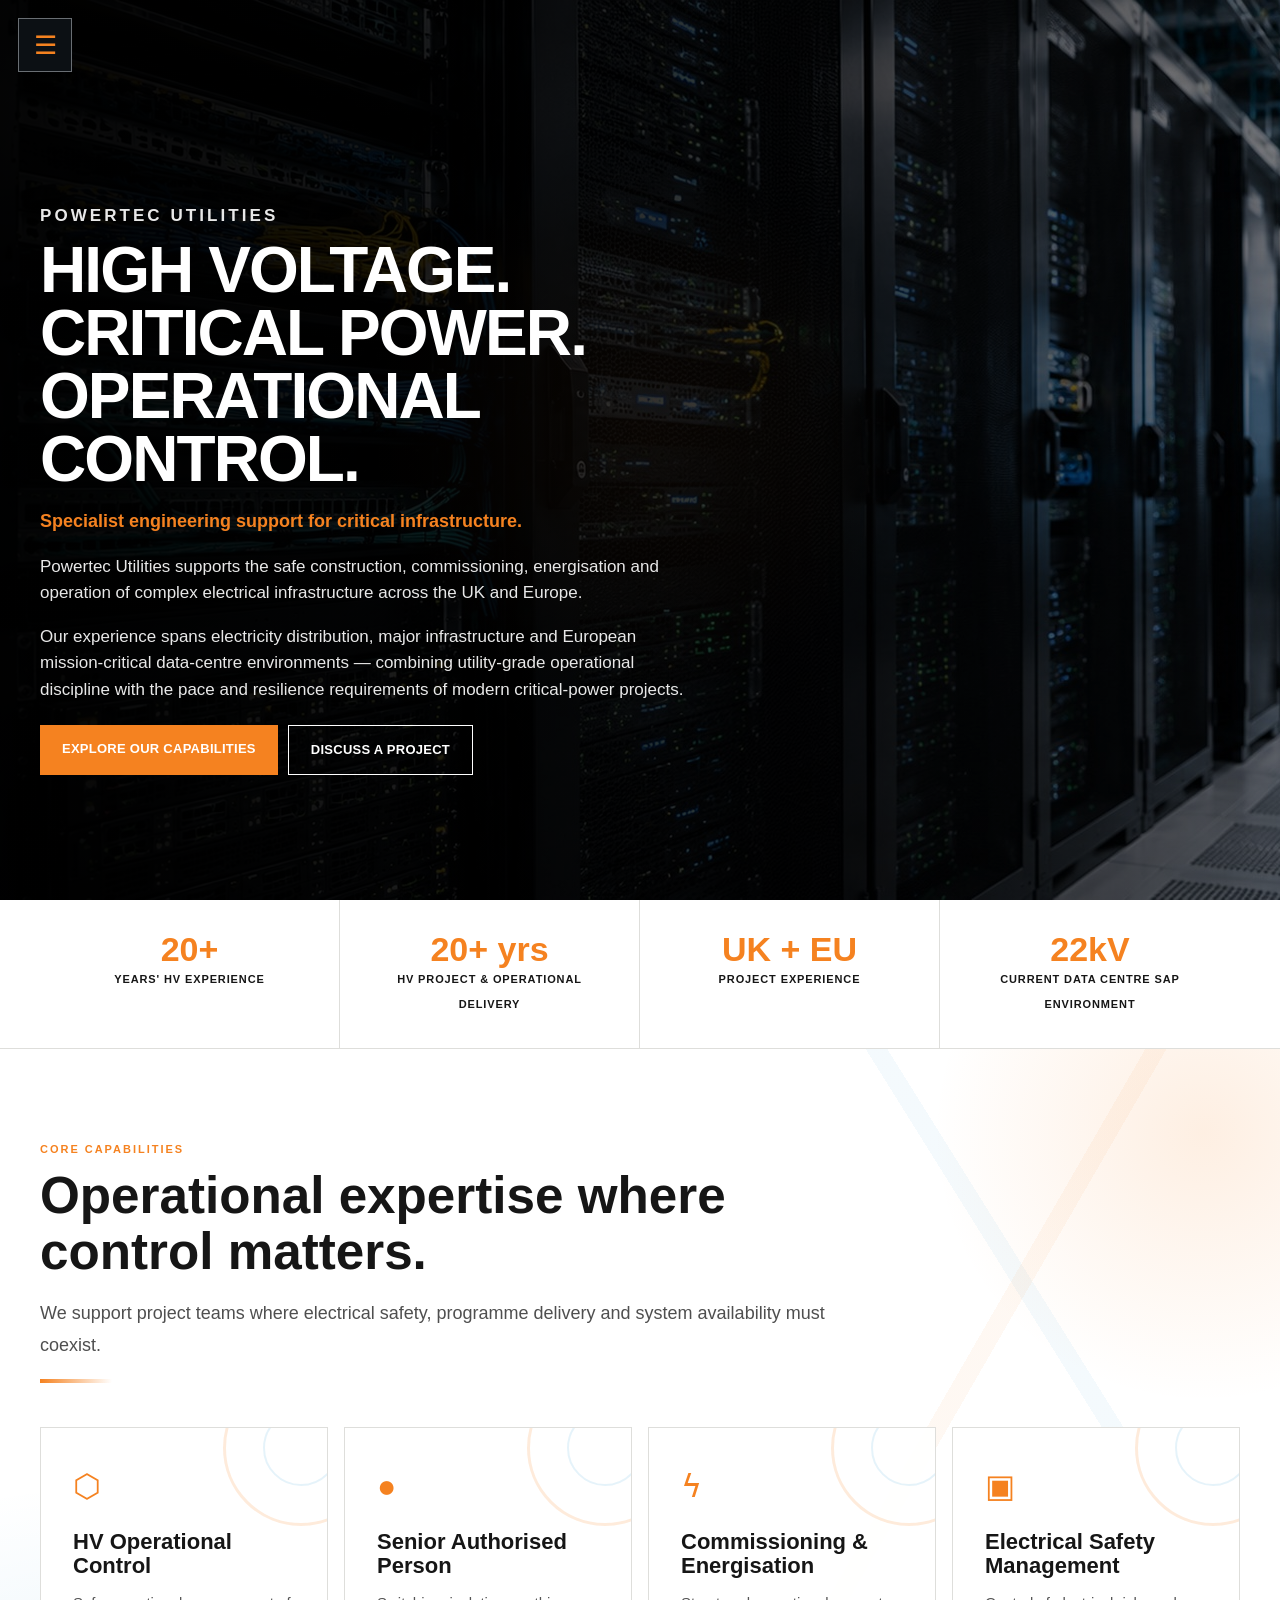
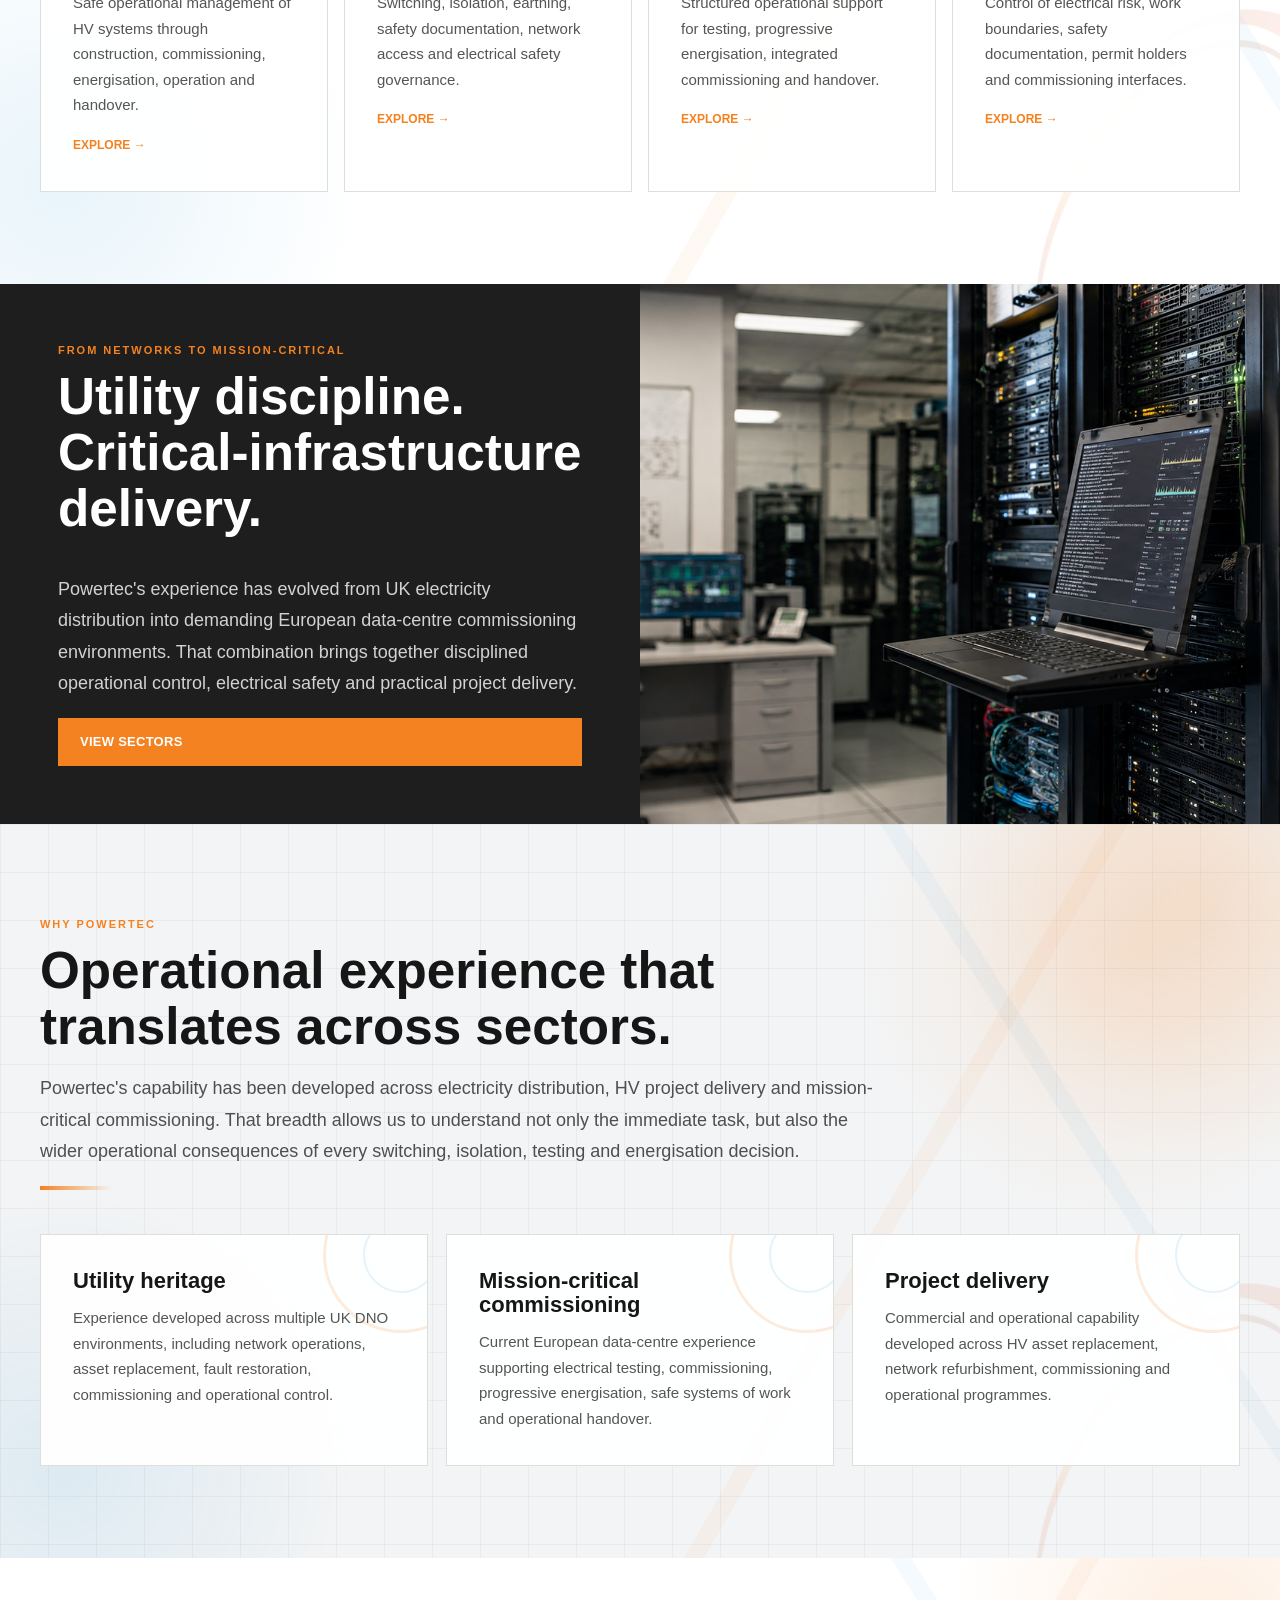
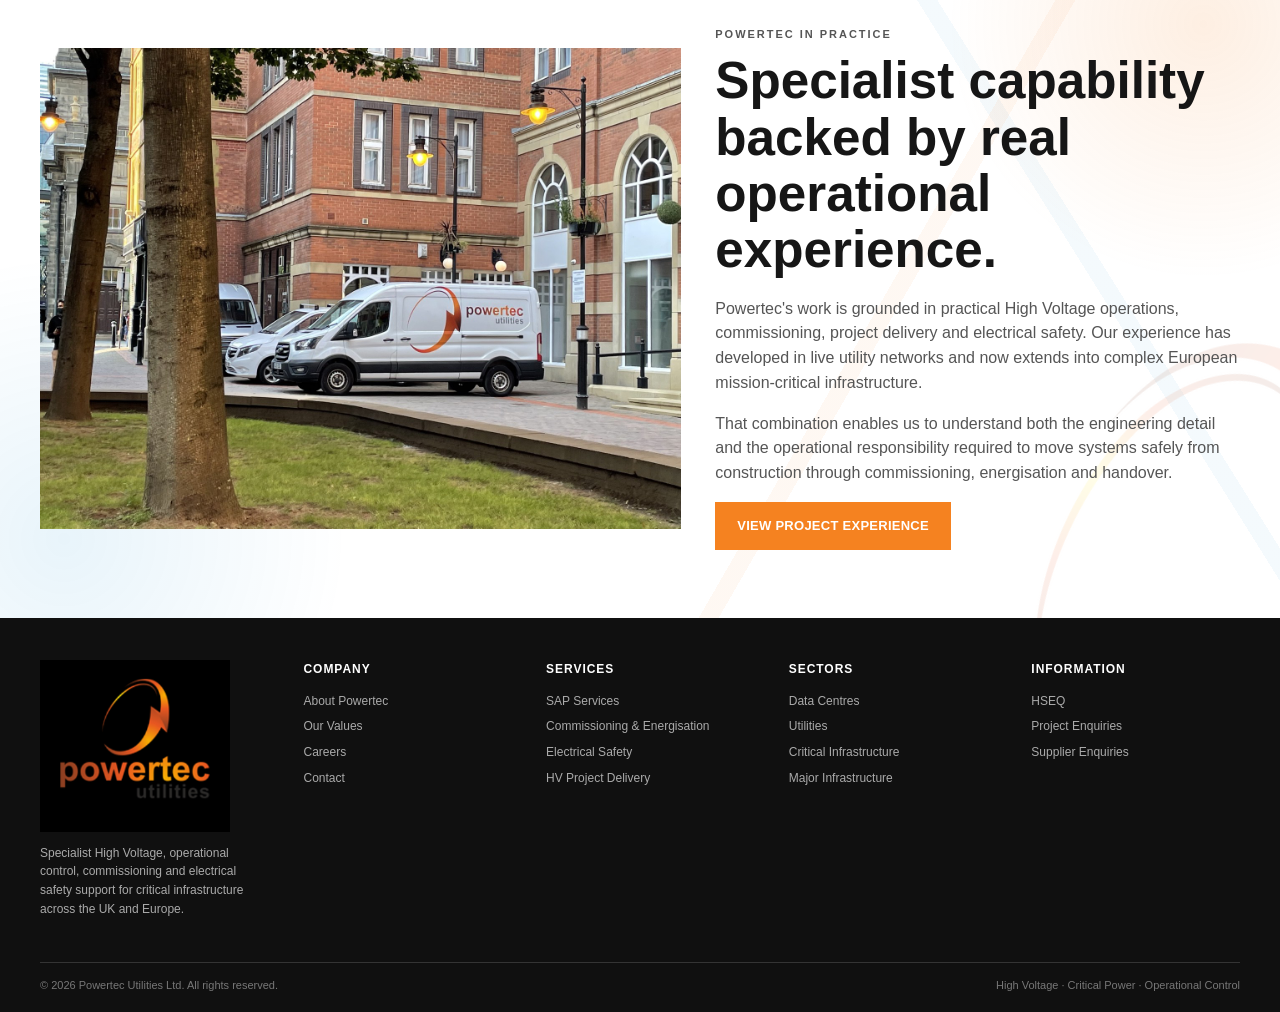
==== commit 5b7c4b8f: "Add files via upload" ====
--- a/index.html
+++ b/index.html
@@ -1,4 +1,4 @@
-<!doctype html><html lang="en"><head><meta charset="utf-8"><meta name="viewport" content="width=device-width,initial-scale=1"><title>Powertec Utilities | High Voltage, Critical Power & Operational Control</title><meta name="description" content="Specialist High Voltage engineering, SAP, commissioning and electrical safety support for critical infrastructure."><link rel="icon" href="favicon.png"><link rel="stylesheet" href="styles-v4.css?v=14"></head><body class="homepage">
+<!doctype html><html lang="en"><head><meta charset="utf-8"><meta name="viewport" content="width=device-width,initial-scale=1"><title>Powertec Utilities | High Voltage, Critical Power & Operational Control</title><meta name="description" content="Specialist High Voltage engineering, SAP, commissioning and electrical safety support for critical infrastructure."><link rel="icon" href="favicon.png"><link rel="stylesheet" href="styles-v4.css?v=18"></head><body class="homepage">
 
 <div class="home-menu-shell">
   <button class="menu-toggle home-menu-button" aria-label="Open menu" aria-expanded="false">☰</button>
--- a/styles-v4.css
+++ b/styles-v4.css
@@ -1133,3 +1133,671 @@
     transform:scale(1)!important;
   }
 }
+
+/* ==========================================================
+   V15 — CONTINUOUS DARK PAGES / CORRECT POWERTEC BRAND
+   ========================================================== */
+
+/* ----------------------------------------------------------
+   HOMEPAGE EMBLEM
+   - actual Powertec emblem only
+   - correct aspect ratio
+   - ~15% smaller than previous version
+   - true fade in AND out
+   - modestly brighter at peak, not glowing excessively
+   ---------------------------------------------------------- */
+.hero-v4 .hero-brand-watermark{
+  position:absolute!important;
+  top:8%!important;
+  left:50%!important;
+  width:min(646px,66vw)!important; /* 15% smaller than 760px */
+  height:auto!important;
+  aspect-ratio:auto!important;
+  transform:translateX(-50%)!important;
+  display:block!important;
+  z-index:2!important;
+  pointer-events:none!important;
+  overflow:visible!important;
+}
+.hero-v4 .hero-brand-watermark img{
+  display:block!important;
+  width:100%!important;
+  height:auto!important;              /* prevents squashing */
+  max-width:none!important;
+  object-fit:contain!important;
+  object-position:center!important;
+  opacity:0!important;
+  transform:scale(.97)!important;
+  mix-blend-mode:screen!important;
+  filter:
+    saturate(1.16)
+    brightness(1.10)
+    contrast(1.03)
+    drop-shadow(0 0 14px rgba(245,130,32,.25))!important;
+  animation:powertecTrueFadeV15 8.8s ease-in-out infinite!important;
+}
+@keyframes powertecTrueFadeV15{
+  0%{
+    opacity:0;
+    transform:scale(.97);
+  }
+  18%{
+    opacity:.18;
+    transform:scale(.985);
+  }
+  40%{
+    opacity:.52;
+    transform:scale(1);
+  }
+  52%,62%{
+    opacity:.72;
+    transform:scale(1.015);
+  }
+  80%{
+    opacity:.22;
+    transform:scale(.99);
+  }
+  100%{
+    opacity:0;
+    transform:scale(.97);
+  }
+}
+@media(max-width:760px){
+  .hero-v4 .hero-brand-watermark{
+    top:9%!important;
+    width:102vw!important;
+    height:auto!important;
+  }
+  .hero-v4 .hero-brand-watermark img{
+    height:auto!important;
+    animation:powertecTrueFadeMobileV15 8.2s ease-in-out infinite!important;
+  }
+  @keyframes powertecTrueFadeMobileV15{
+    0%{opacity:0;transform:scale(.97)}
+    20%{opacity:.16;transform:scale(.985)}
+    42%{opacity:.48;transform:scale(1)}
+    54%,64%{opacity:.68;transform:scale(1.012)}
+    82%{opacity:.20;transform:scale(.99)}
+    100%{opacity:0;transform:scale(.97)}
+  }
+}
+
+/* ----------------------------------------------------------
+   INTERNAL PAGES
+   One continuous dark visual field from top to bottom.
+   No white header bar.
+   ---------------------------------------------------------- */
+body:not(.homepage){
+  background:#14191e!important;
+  color:#e8ecef!important;
+}
+
+/* Header is part of the page, not a white strip */
+body:not(.homepage) .site-header{
+  background:#14191e!important;
+  border-bottom:1px solid rgba(255,255,255,.10)!important;
+  box-shadow:none!important;
+}
+body:not(.homepage) .nav{
+  background:#14191e!important;
+}
+
+/* Actual Powertec brand image stays intact; text adapted for dark background */
+body:not(.homepage) .logo{
+  width:190px!important;
+  height:auto!important;
+  object-fit:contain!important;
+  filter:none!important;
+}
+
+/* Matching square menu box style across all pages */
+body:not(.homepage) .menu-toggle{
+  display:flex!important;
+  align-items:center!important;
+  justify-content:center!important;
+  width:50px!important;
+  height:50px!important;
+  background:#14191e!important;
+  color:#f58220!important;
+  border:1px solid rgba(220,224,228,.48)!important;
+  font-size:24px!important;
+  box-shadow:none!important;
+}
+
+/* Desktop nav remains clean; mobile dropdown follows same dark treatment */
+body:not(.homepage) .navlinks{
+  background:#14191e!important;
+}
+body:not(.homepage) .navlinks a{
+  color:#d9dde1!important;
+}
+body:not(.homepage) .navlinks a.active{
+  color:#f58220!important;
+}
+body:not(.homepage) .navlinks .enquire{
+  color:#fff!important;
+  background:#f58220!important;
+}
+@media(max-width:760px){
+  body:not(.homepage) .navlinks{
+    background:#14191e!important;
+    border:1px solid rgba(255,255,255,.10)!important;
+  }
+  body:not(.homepage) .navlinks a{
+    border-bottom:1px solid rgba(255,255,255,.09)!important;
+  }
+}
+
+/* Hero blends directly into same dark page colour */
+body:not(.homepage) .page-hero{
+  background-color:#14191e!important;
+  border:0!important;
+}
+body:not(.homepage) .page-hero:before{
+  background:linear-gradient(
+    90deg,
+    rgba(20,25,30,.94),
+    rgba(20,25,30,.58)
+  )!important;
+}
+
+/* Remove white islands — use subtle tonal variation instead */
+body:not(.homepage) .section,
+body:not(.homepage) .section-soft,
+body:not(.homepage) .authenticity,
+body:not(.homepage) .content-block,
+body:not(.homepage) .service-detail{
+  background-color:#14191e!important;
+  color:#e8ecef!important;
+}
+body:not(.homepage) .section-soft{
+  background-color:#181e24!important;
+}
+body:not(.homepage) .section-dark{
+  background:#101418!important;
+}
+
+/* Cards/panels remain distinguishable without turning page white */
+body:not(.homepage) .card,
+body:not(.homepage) .service-proof,
+body:not(.homepage) .step,
+body:not(.homepage) .project-card,
+body:not(.homepage) .sector-card{
+  background:#1b2228!important;
+  color:#e8ecef!important;
+  border-color:rgba(255,255,255,.11)!important;
+}
+body:not(.homepage) .card h2,
+body:not(.homepage) .card h3,
+body:not(.homepage) .service-proof h3,
+body:not(.homepage) h1,
+body:not(.homepage) h2,
+body:not(.homepage) h3{
+  color:#f2f4f5!important;
+}
+body:not(.homepage) p,
+body:not(.homepage) .lead,
+body:not(.homepage) li{
+  color:#c8ced3!important;
+}
+
+/* Existing Powertec orange + blue graphics stay visible on dark field */
+body:not(.homepage) .section:not(.section-dark)::before,
+body:not(.homepage) .authenticity::before,
+body:not(.homepage) .content-block::before,
+body:not(.homepage) .service-detail::before{
+  opacity:.82!important;
+}
+body:not(.homepage) .section:not(.section-dark)::after,
+body:not(.homepage) .authenticity::after{
+  opacity:.12!important;
+}
+
+/* Footer continues the same field, no tonal break */
+body:not(.homepage) .site-footer{
+  background:#101418!important;
+  border-top:1px solid rgba(255,255,255,.10)!important;
+}
+body:not(.homepage) .site-footer,
+body:not(.homepage) .site-footer p,
+body:not(.homepage) .site-footer a{
+  color:#c8ced3!important;
+}
+
+/* =====================================================================
+   V16 — FINAL BRAND CORRECTION
+   ===================================================================== */
+
+/* ---------- HOME PAGE: authentic emblem only ---------- */
+.homepage .site-header{display:none!important;}
+
+.hero-v4{
+  position:relative!important;
+  isolation:isolate!important;
+}
+
+.hero-v4 .hero-brand-watermark{
+  position:absolute!important;
+  top:8%!important;
+  left:50%!important;
+  width:min(550px,56vw)!important;
+  height:auto!important;
+  transform:translateX(-50%)!important;
+  display:block!important;
+  z-index:2!important;
+  overflow:visible!important;
+  pointer-events:none!important;
+}
+
+.hero-v4 .hero-brand-watermark img{
+  display:block!important;
+  width:100%!important;
+  height:auto!important;            /* PRESERVES ORIGINAL ASPECT RATIO */
+  max-width:none!important;
+  object-fit:contain!important;
+  opacity:0!important;
+  mix-blend-mode:screen!important;
+  filter:
+    saturate(1.12)
+    brightness(1.10)
+    contrast(1.02)
+    drop-shadow(0 0 12px rgba(245,130,32,.22))!important;
+  transform:scale(.985)!important;
+  animation:powertecEmblemFadeV16 8.5s ease-in-out infinite!important;
+}
+
+@keyframes powertecEmblemFadeV16{
+  0%   {opacity:0;    transform:scale(.985);}
+  18%  {opacity:.16; transform:scale(.992);}
+  40%  {opacity:.46; transform:scale(1);}
+  52%  {opacity:.64; transform:scale(1.006);}
+  64%  {opacity:.64; transform:scale(1.006);}
+  82%  {opacity:.18; transform:scale(.994);}
+  100% {opacity:0;    transform:scale(.985);}
+}
+
+.hero-v4::before{
+  z-index:0!important;
+}
+.hero-v4::after{
+  z-index:1!important;
+}
+.hero-v4 .hero-v4-inner{
+  position:relative!important;
+  z-index:3!important;
+}
+
+/* Homepage square menu remains */
+.home-menu-shell{
+  position:fixed!important;
+  top:18px!important;
+  left:18px!important;
+  z-index:500!important;
+}
+.home-menu-button{
+  display:flex!important;
+  align-items:center!important;
+  justify-content:center!important;
+  width:54px!important;
+  height:54px!important;
+  background:rgba(14,18,22,.92)!important;
+  color:#f58220!important;
+  border:1px solid rgba(208,214,219,.48)!important;
+  font-size:26px!important;
+  box-shadow:none!important;
+}
+
+/* ---------- ALL INTERNAL PAGES: ONE CONTINUOUS COLOUR ---------- */
+body:not(.homepage){
+  background:#171c21!important;
+  color:#d7dce0!important;
+}
+
+body:not(.homepage) .site-header,
+body:not(.homepage) .nav,
+body:not(.homepage) main,
+body:not(.homepage) .page-hero,
+body:not(.homepage) .section,
+body:not(.homepage) .section-soft,
+body:not(.homepage) .section-dark,
+body:not(.homepage) .authenticity,
+body:not(.homepage) .content-block,
+body:not(.homepage) .service-detail,
+body:not(.homepage) .site-footer{
+  background-color:#171c21!important;
+  background-image:none!important;
+  color:#d7dce0!important;
+}
+
+/* No white header strip */
+body:not(.homepage) .site-header{
+  border-bottom:1px solid rgba(255,255,255,.10)!important;
+  box-shadow:none!important;
+}
+
+/* Actual Powertec header mark; no white box */
+body:not(.homepage) .logo{
+  display:block!important;
+  width:178px!important;
+  height:auto!important;
+  max-height:none!important;
+  object-fit:contain!important;
+  background:transparent!important;
+  filter:none!important;
+}
+
+/* Same menu box style as homepage on every page */
+body:not(.homepage) .menu-toggle{
+  display:flex!important;
+  align-items:center!important;
+  justify-content:center!important;
+  width:50px!important;
+  height:50px!important;
+  background:#171c21!important;
+  color:#f58220!important;
+  border:1px solid rgba(208,214,219,.48)!important;
+  font-size:24px!important;
+  box-shadow:none!important;
+}
+
+/* Navigation contrast */
+body:not(.homepage) .navlinks{
+  background:#171c21!important;
+}
+body:not(.homepage) .navlinks a{
+  color:#d0d6da!important;
+}
+body:not(.homepage) .navlinks a.active{
+  color:#f58220!important;
+}
+body:not(.homepage) .navlinks .enquire{
+  color:#fff!important;
+  background:#f58220!important;
+}
+
+/* Hero stays on same base colour; photo remains as content, not a white header */
+body:not(.homepage) .page-hero{
+  border:0!important;
+}
+body:not(.homepage) .page-hero::before{
+  background:linear-gradient(
+    90deg,
+    rgba(23,28,33,.94),
+    rgba(23,28,33,.70) 55%,
+    rgba(23,28,33,.48)
+  )!important;
+}
+
+/* Typography on dark field */
+body:not(.homepage) h1,
+body:not(.homepage) h2,
+body:not(.homepage) h3,
+body:not(.homepage) h4{
+  color:#f1f3f4!important;
+}
+body:not(.homepage) p,
+body:not(.homepage) li,
+body:not(.homepage) .lead{
+  color:#c7cdd1!important;
+}
+body:not(.homepage) .eyebrow{
+  color:#f58220!important;
+}
+
+/* Cards/panels use slight tonal lift, not white */
+body:not(.homepage) .card,
+body:not(.homepage) .service-proof,
+body:not(.homepage) .step,
+body:not(.homepage) .project-card,
+body:not(.homepage) .sector-card,
+body:not(.homepage) .quote{
+  background:#1d242a!important;
+  color:#d7dce0!important;
+  border-color:rgba(255,255,255,.11)!important;
+}
+
+/* Keep background graphics but make them part of the same charcoal field */
+body:not(.homepage) .section::before,
+body:not(.homepage) .authenticity::before,
+body:not(.homepage) .content-block::before,
+body:not(.homepage) .service-detail::before{
+  background:
+    radial-gradient(circle at 94% 10%,rgba(245,130,32,.075),transparent 19%),
+    radial-gradient(circle at 5% 88%,rgba(109,120,130,.07),transparent 21%),
+    linear-gradient(120deg,transparent 0 65%,rgba(245,130,32,.03) 65% 66.2%,transparent 66.2%),
+    linear-gradient(58deg,transparent 0 77%,rgba(150,158,166,.025) 77% 78.2%,transparent 78.2%)!important;
+}
+body:not(.homepage) .section::after,
+body:not(.homepage) .authenticity::after{
+  opacity:.07!important;
+}
+
+/* Footer continues exactly the same colour */
+body:not(.homepage) .site-footer{
+  border-top:1px solid rgba(255,255,255,.10)!important;
+}
+body:not(.homepage) .site-footer p,
+body:not(.homepage) .site-footer a{
+  color:#bfc6cb!important;
+}
+
+/* Mobile */
+@media(max-width:760px){
+  .hero-v4 .hero-brand-watermark{
+    top:9%!important;
+    width:86vw!important;
+    height:auto!important;
+  }
+  .hero-v4 .hero-brand-watermark img{
+    width:100%!important;
+    height:auto!important;
+    animation:powertecEmblemFadeMobileV16 8s ease-in-out infinite!important;
+  }
+  @keyframes powertecEmblemFadeMobileV16{
+    0%   {opacity:0;    transform:scale(.985);}
+    20%  {opacity:.14; transform:scale(.992);}
+    42%  {opacity:.42; transform:scale(1);}
+    54%  {opacity:.60; transform:scale(1.006);}
+    66%  {opacity:.60; transform:scale(1.006);}
+    84%  {opacity:.16; transform:scale(.994);}
+    100% {opacity:0;    transform:scale(.985);}
+  }
+
+  body:not(.homepage) .site-header,
+  body:not(.homepage) .nav{
+    background:#171c21!important;
+  }
+  body:not(.homepage) .navlinks{
+    background:#171c21!important;
+    border:1px solid rgba(255,255,255,.10)!important;
+  }
+  body:not(.homepage) .navlinks a{
+    border-bottom:1px solid rgba(255,255,255,.08)!important;
+  }
+}
+
+/* ==========================================================
+   V17 — HOMEPAGE EMBLEM FINAL TUNING
+   Slightly brighter at peak, true fade in/out, exact shape retained
+   ========================================================== */
+
+.hero-v4 .hero-brand-watermark{
+  width:min(550px,56vw)!important;
+  height:auto!important;
+}
+
+.hero-v4 .hero-brand-watermark img{
+  width:100%!important;
+  height:auto!important;
+  object-fit:contain!important;
+  opacity:0!important;
+  transform:scale(.985)!important;
+  mix-blend-mode:screen!important;
+  filter:
+    saturate(1.18)
+    brightness(1.16)
+    contrast(1.03)
+    drop-shadow(0 0 14px rgba(245,130,32,.26))!important;
+  animation:powertecEmblemFadeV17 8.4s ease-in-out infinite!important;
+}
+
+@keyframes powertecEmblemFadeV17{
+  0%{
+    opacity:0;
+    transform:scale(.985);
+  }
+  16%{
+    opacity:.10;
+    transform:scale(.992);
+  }
+  34%{
+    opacity:.34;
+    transform:scale(1);
+  }
+  48%{
+    opacity:.60;
+    transform:scale(1.005);
+  }
+  58%,66%{
+    opacity:.74;
+    transform:scale(1.008);
+  }
+  80%{
+    opacity:.26;
+    transform:scale(.996);
+  }
+  92%{
+    opacity:.08;
+    transform:scale(.99);
+  }
+  100%{
+    opacity:0;
+    transform:scale(.985);
+  }
+}
+
+@media(max-width:760px){
+  .hero-v4 .hero-brand-watermark{
+    width:86vw!important;
+    height:auto!important;
+  }
+
+  .hero-v4 .hero-brand-watermark img{
+    width:100%!important;
+    height:auto!important;
+    animation:powertecEmblemFadeMobileV17 8s ease-in-out infinite!important;
+  }
+
+  @keyframes powertecEmblemFadeMobileV17{
+    0%{
+      opacity:0;
+      transform:scale(.985);
+    }
+    18%{
+      opacity:.09;
+      transform:scale(.992);
+    }
+    36%{
+      opacity:.32;
+      transform:scale(1);
+    }
+    50%{
+      opacity:.58;
+      transform:scale(1.005);
+    }
+    60%,68%{
+      opacity:.72;
+      transform:scale(1.008);
+    }
+    82%{
+      opacity:.24;
+      transform:scale(.996);
+    }
+    94%{
+      opacity:.07;
+      transform:scale(.99);
+    }
+    100%{
+      opacity:0;
+      transform:scale(.985);
+    }
+  }
+}
+
+/* ==========================================================
+   V18 — INTERNAL PAGE HEADER CORRECTION
+   ========================================================== */
+
+/* Same continuous background from top to bottom */
+body:not(.homepage),
+body:not(.homepage) .site-header,
+body:not(.homepage) .nav,
+body:not(.homepage) main,
+body:not(.homepage) .page-hero,
+body:not(.homepage) .section,
+body:not(.homepage) .section-soft,
+body:not(.homepage) .section-dark,
+body:not(.homepage) .authenticity,
+body:not(.homepage) .content-block,
+body:not(.homepage) .service-detail,
+body:not(.homepage) .site-footer{
+  background-color:#171c21!important;
+}
+
+/* Absolutely remove any white header strip or white backing */
+body:not(.homepage) .site-header,
+body:not(.homepage) .nav{
+  background:#171c21!important;
+  background-image:none!important;
+  box-shadow:none!important;
+}
+
+/* Keep the logo and emblem the SAME SIZE on every internal page */
+body:not(.homepage) .site-header .logo{
+  width:178px!important;
+  height:auto!important;
+  max-width:178px!important;
+  min-width:178px!important;
+  max-height:none!important;
+  object-fit:contain!important;
+  object-position:left center!important;
+  background:transparent!important;
+  border:0!important;
+  padding:0!important;
+  margin:0!important;
+  filter:none!important;
+  opacity:1!important;
+}
+
+/* Preserve the same menu-box style on every page */
+body:not(.homepage) .menu-toggle{
+  width:50px!important;
+  height:50px!important;
+  min-width:50px!important;
+  min-height:50px!important;
+  background:#171c21!important;
+  color:#f58220!important;
+  border:1px solid rgba(210,214,218,.48)!important;
+  box-shadow:none!important;
+}
+
+/* Keep header spacing consistent across every page */
+body:not(.homepage) .nav{
+  min-height:78px!important;
+  display:flex!important;
+  align-items:center!important;
+}
+
+/* Mobile retains identical brand proportions */
+@media(max-width:760px){
+  body:not(.homepage) .site-header .logo{
+    width:178px!important;
+    max-width:178px!important;
+    min-width:178px!important;
+    height:auto!important;
+  }
+  body:not(.homepage) .menu-toggle{
+    width:50px!important;
+    height:50px!important;
+  }
+}
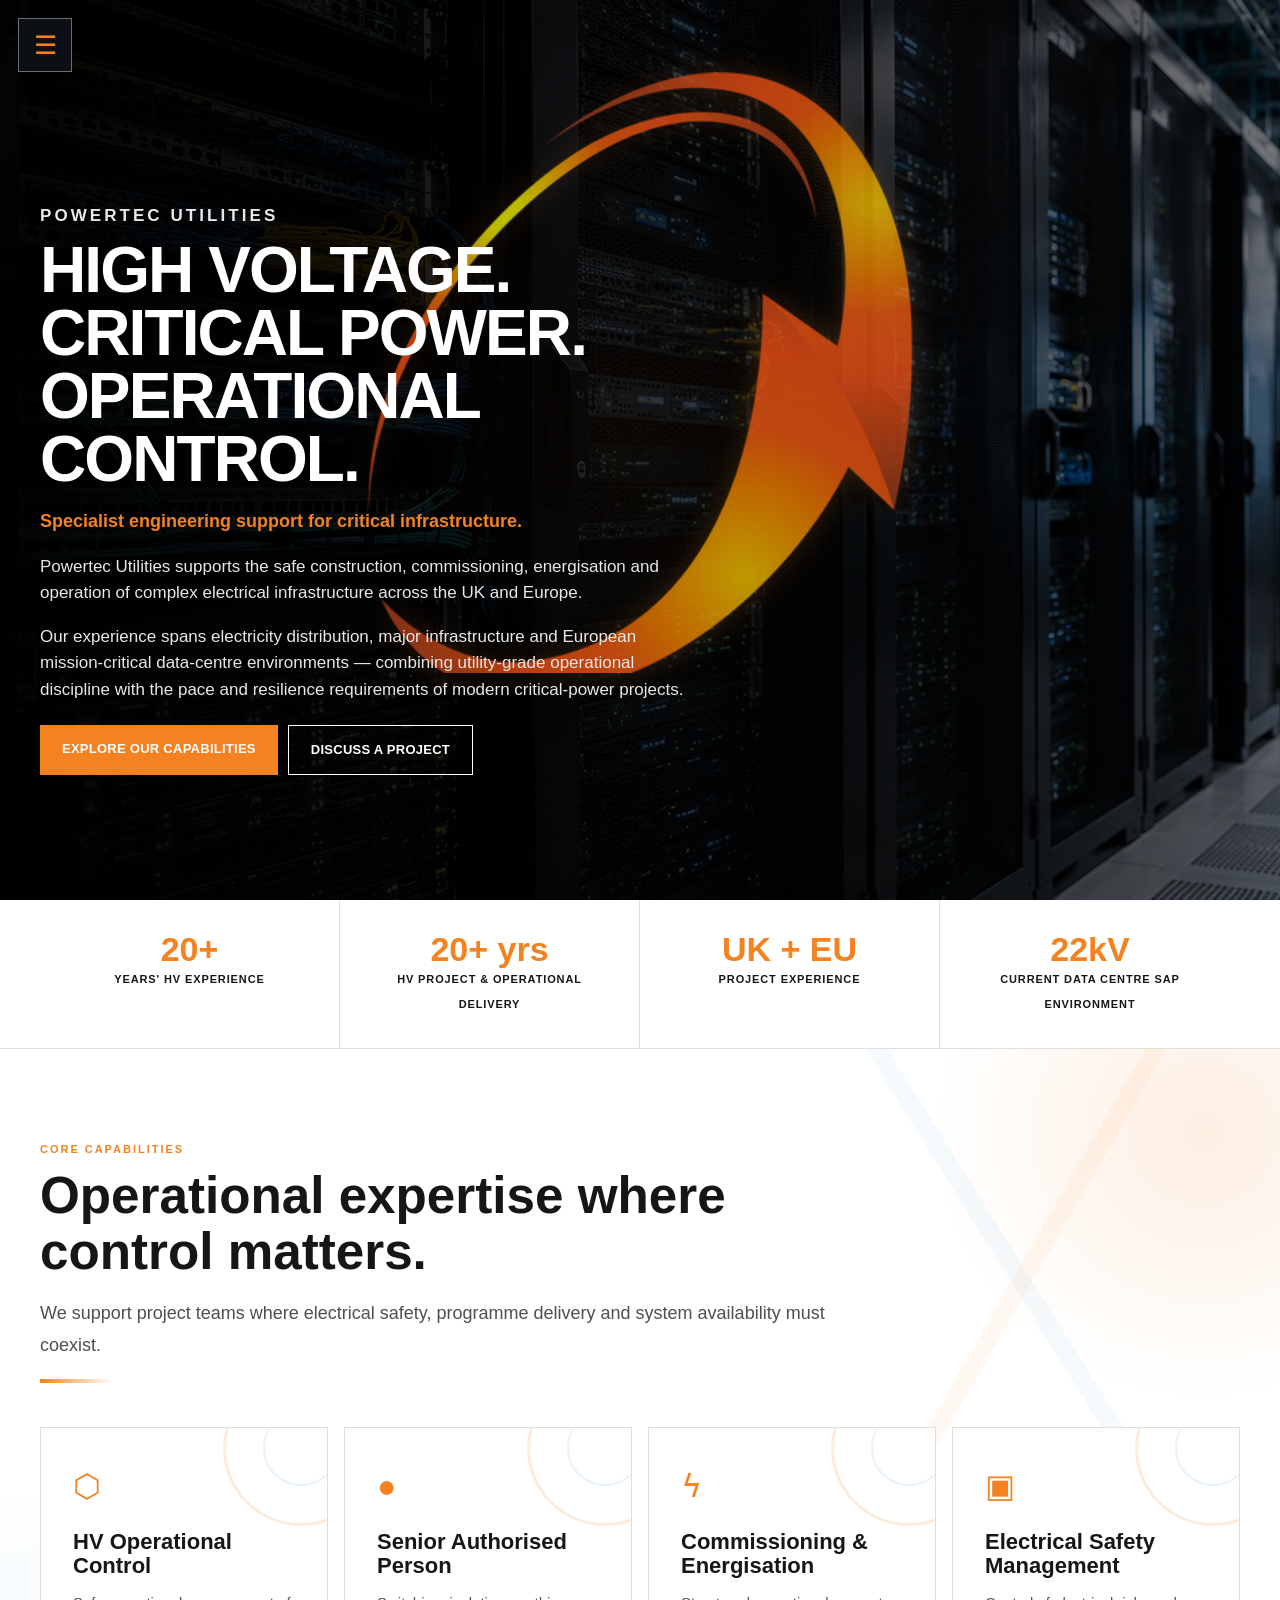
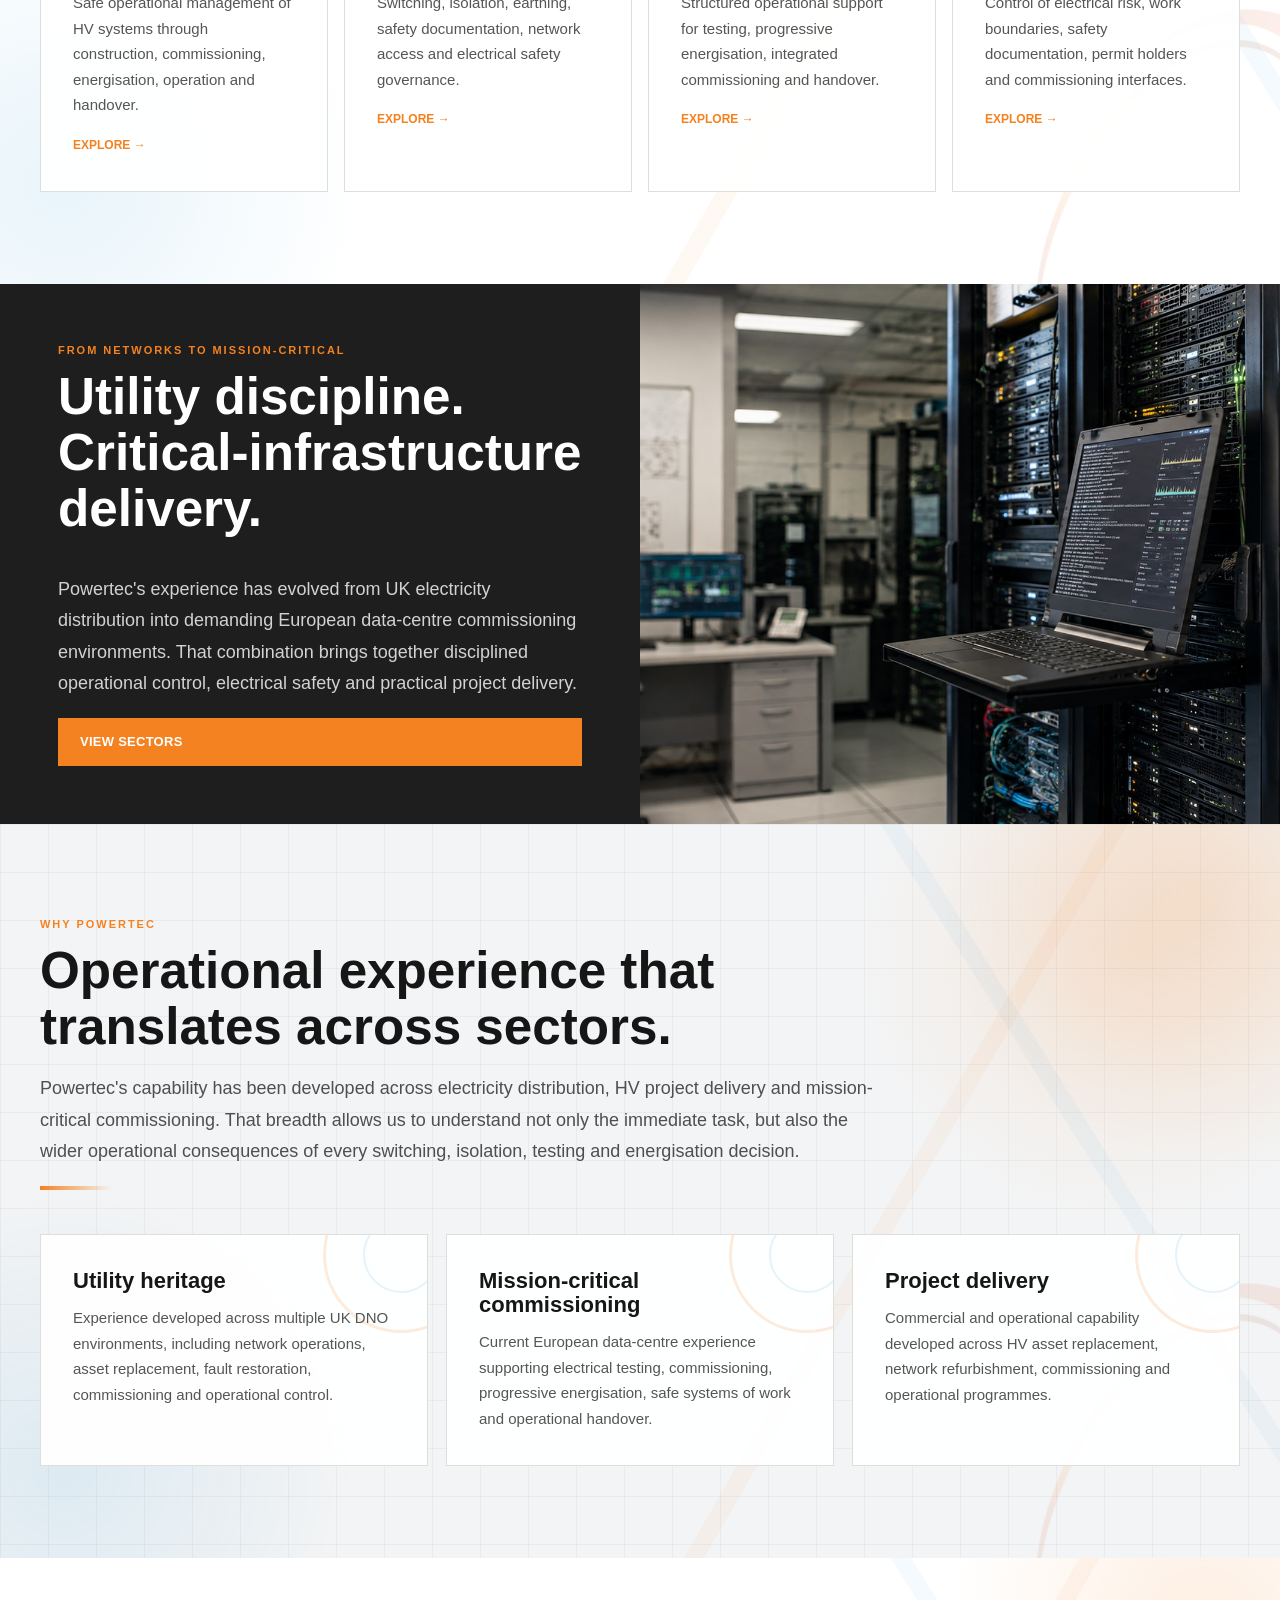
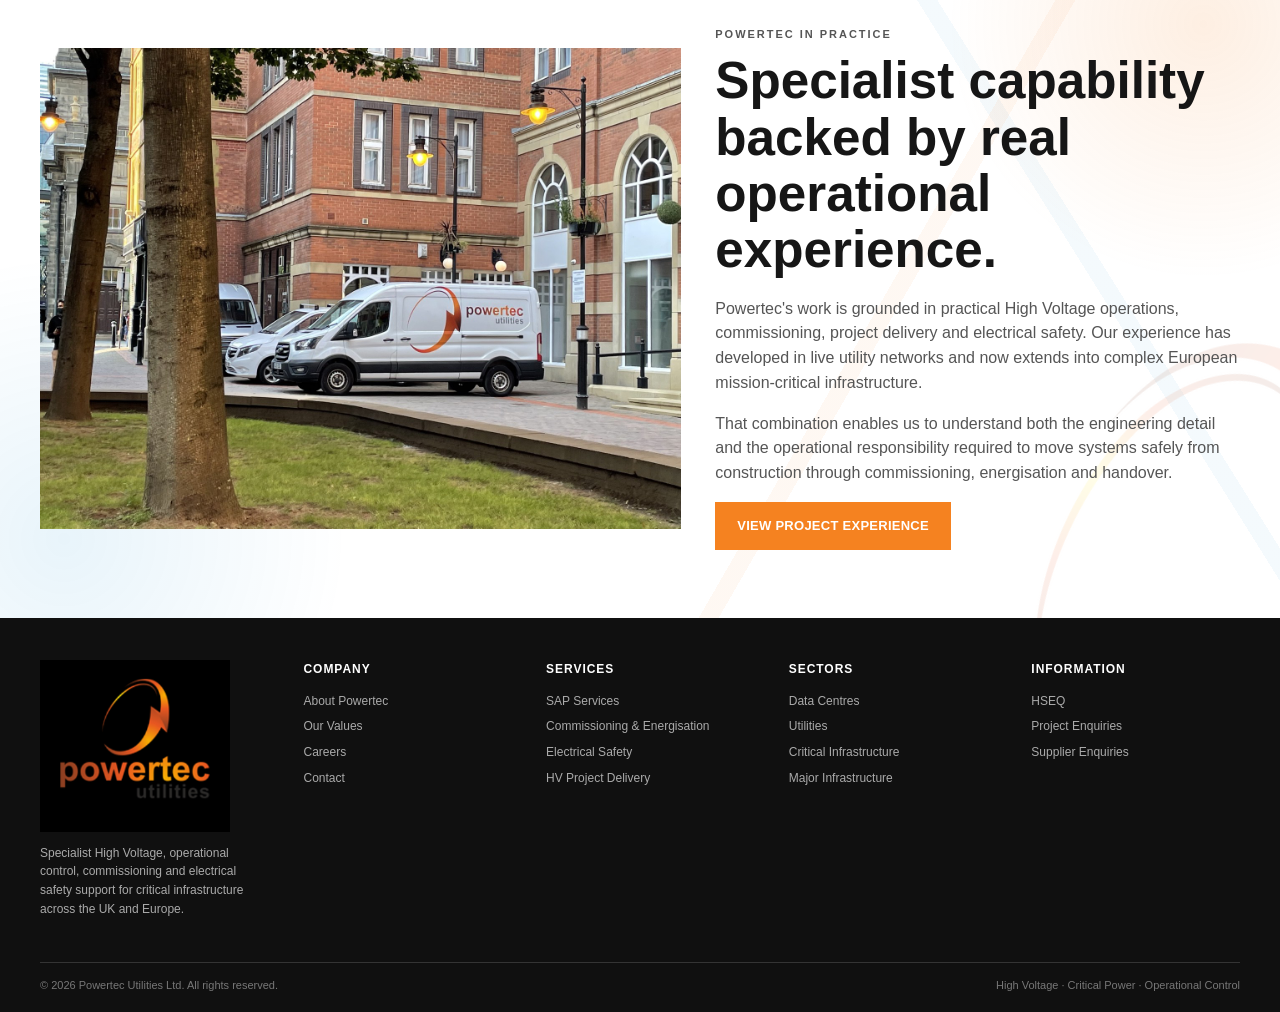
==== commit f69cd422: "Add files via upload" ====
--- a/index.html
+++ b/index.html
@@ -1,4 +1,4 @@
-<!doctype html><html lang="en"><head><meta charset="utf-8"><meta name="viewport" content="width=device-width,initial-scale=1"><title>Powertec Utilities | High Voltage, Critical Power & Operational Control</title><meta name="description" content="Specialist High Voltage engineering, SAP, commissioning and electrical safety support for critical infrastructure."><link rel="icon" href="favicon.png"><link rel="stylesheet" href="styles-v4.css?v=18"></head><body class="homepage">
+<!doctype html><html lang="en"><head><meta charset="utf-8"><meta name="viewport" content="width=device-width,initial-scale=1"><title>Powertec Utilities | High Voltage, Critical Power & Operational Control</title><meta name="description" content="Specialist High Voltage engineering, SAP, commissioning and electrical safety support for critical infrastructure."><link rel="icon" href="favicon.png"><link rel="stylesheet" href="styles-v4.css?v=19"></head><body class="homepage">
 
 <div class="home-menu-shell">
   <button class="menu-toggle home-menu-button" aria-label="Open menu" aria-expanded="false">☰</button>
--- a/styles-v4.css
+++ b/styles-v4.css
@@ -1801,3 +1801,130 @@
     height:50px!important;
   }
 }
+
+/* ==========================================================
+   V19 — HEADER TRANSPARENCY + HOMEPAGE EMBLEM VISIBILITY
+   ========================================================== */
+
+/* ---------- INTERNAL PAGE HEADER ---------- */
+/* Absolutely no white header / logo box */
+body:not(.homepage) .site-header,
+body:not(.homepage) .site-header .nav,
+body:not(.homepage) .site-header .wrap,
+body:not(.homepage) .site-header a{
+  background-color:#171c21!important;
+  background-image:none!important;
+}
+
+/* Keep exactly the same logo size on every internal page */
+body:not(.homepage) .site-header .logo{
+  display:block!important;
+  width:178px!important;
+  min-width:178px!important;
+  max-width:178px!important;
+  height:auto!important;
+  max-height:none!important;
+  padding:0!important;
+  margin:0!important;
+  border:0!important;
+  background:transparent!important;
+  box-shadow:none!important;
+  filter:none!important;
+  opacity:1!important;
+  object-fit:contain!important;
+}
+
+/* ---------- HOMEPAGE EMBLEM ---------- */
+/* Authentic emblem shape: width defines size; height ALWAYS auto */
+.hero-v4 .hero-brand-watermark{
+  position:absolute!important;
+  top:8%!important;
+  left:50%!important;
+  width:min(550px,56vw)!important;
+  height:auto!important;
+  transform:translateX(-50%)!important;
+  z-index:2!important;
+  pointer-events:none!important;
+  overflow:visible!important;
+}
+
+.hero-v4 .hero-brand-watermark img{
+  display:block!important;
+  width:100%!important;
+  height:auto!important;
+  max-width:none!important;
+  object-fit:contain!important;
+  object-position:center!important;
+
+  /* Slightly brighter than the version the user approved */
+  filter:
+    saturate(1.18)
+    brightness(1.17)
+    contrast(1.03)
+    drop-shadow(0 0 14px rgba(245,130,32,.27))!important;
+
+  mix-blend-mode:screen!important;
+
+  /* IMPORTANT: emblem is visible immediately when page opens */
+  opacity:.74!important;
+
+  /* No scaling animation: preserves the exact original emblem shape */
+  transform:none!important;
+
+  animation:powertecEmblemTrueFadeV19 8s ease-in-out infinite!important;
+}
+
+/* Starts visible, fades completely away, then fades back to full visibility */
+@keyframes powertecEmblemTrueFadeV19{
+  0%   { opacity:.74; }
+  18%  { opacity:.48; }
+  34%  { opacity:.12; }
+  42%  { opacity:0; }
+  52%  { opacity:0; }
+  66%  { opacity:.26; }
+  82%  { opacity:.60; }
+  100% { opacity:.74; }
+}
+
+/* Hero layers: background < emblem < content */
+.hero-v4::before{z-index:0!important;}
+.hero-v4::after{z-index:1!important;}
+.hero-v4 .hero-v4-inner{
+  position:relative!important;
+  z-index:3!important;
+}
+
+@media(max-width:760px){
+  .hero-v4 .hero-brand-watermark{
+    top:9%!important;
+    width:86vw!important;
+    height:auto!important;
+  }
+
+  .hero-v4 .hero-brand-watermark img{
+    width:100%!important;
+    height:auto!important;
+    opacity:.74!important;
+    transform:none!important;
+    animation:powertecEmblemTrueFadeMobileV19 8s ease-in-out infinite!important;
+  }
+
+  @keyframes powertecEmblemTrueFadeMobileV19{
+    0%   { opacity:.74; }
+    18%  { opacity:.46; }
+    34%  { opacity:.10; }
+    42%  { opacity:0; }
+    52%  { opacity:0; }
+    66%  { opacity:.24; }
+    82%  { opacity:.58; }
+    100% { opacity:.74; }
+  }
+}
+
+/* Even with reduced-motion enabled, keep emblem visible */
+@media(prefers-reduced-motion:reduce){
+  .hero-v4 .hero-brand-watermark img{
+    animation:none!important;
+    opacity:.70!important;
+  }
+}
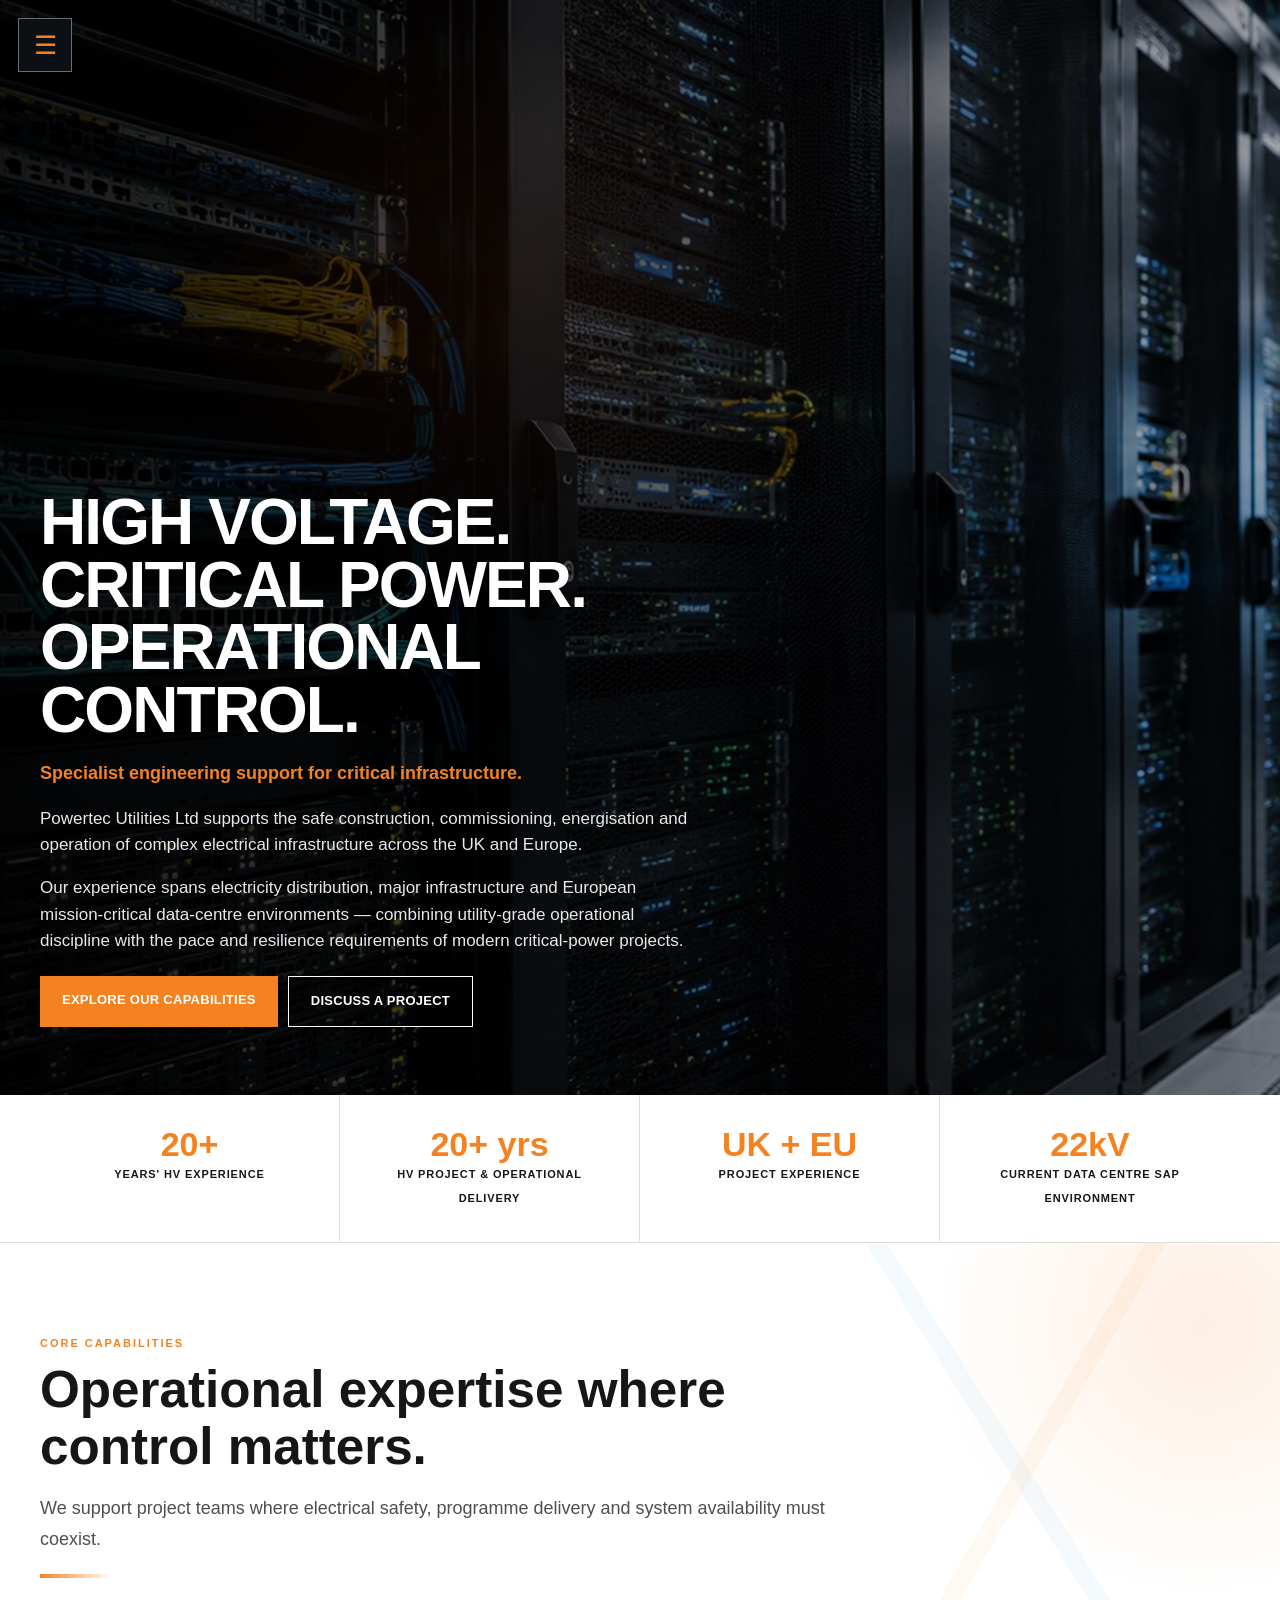
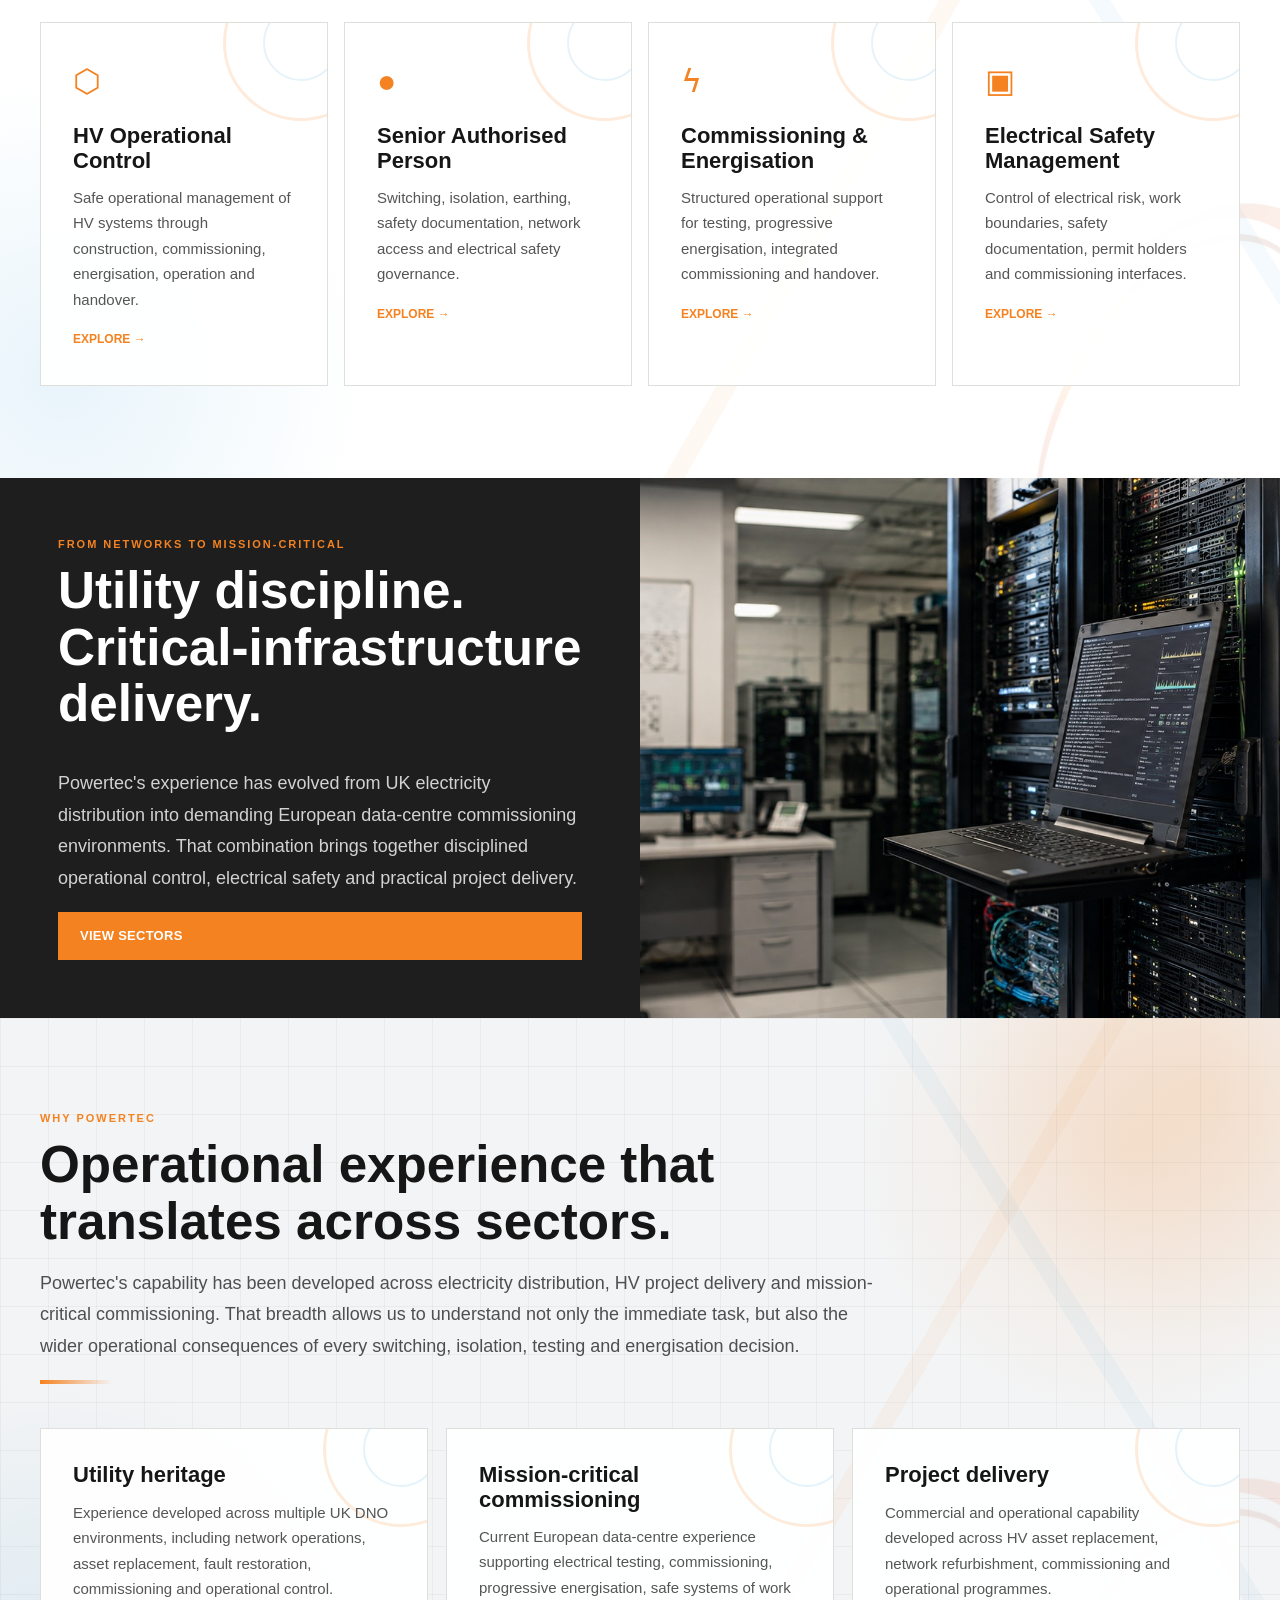
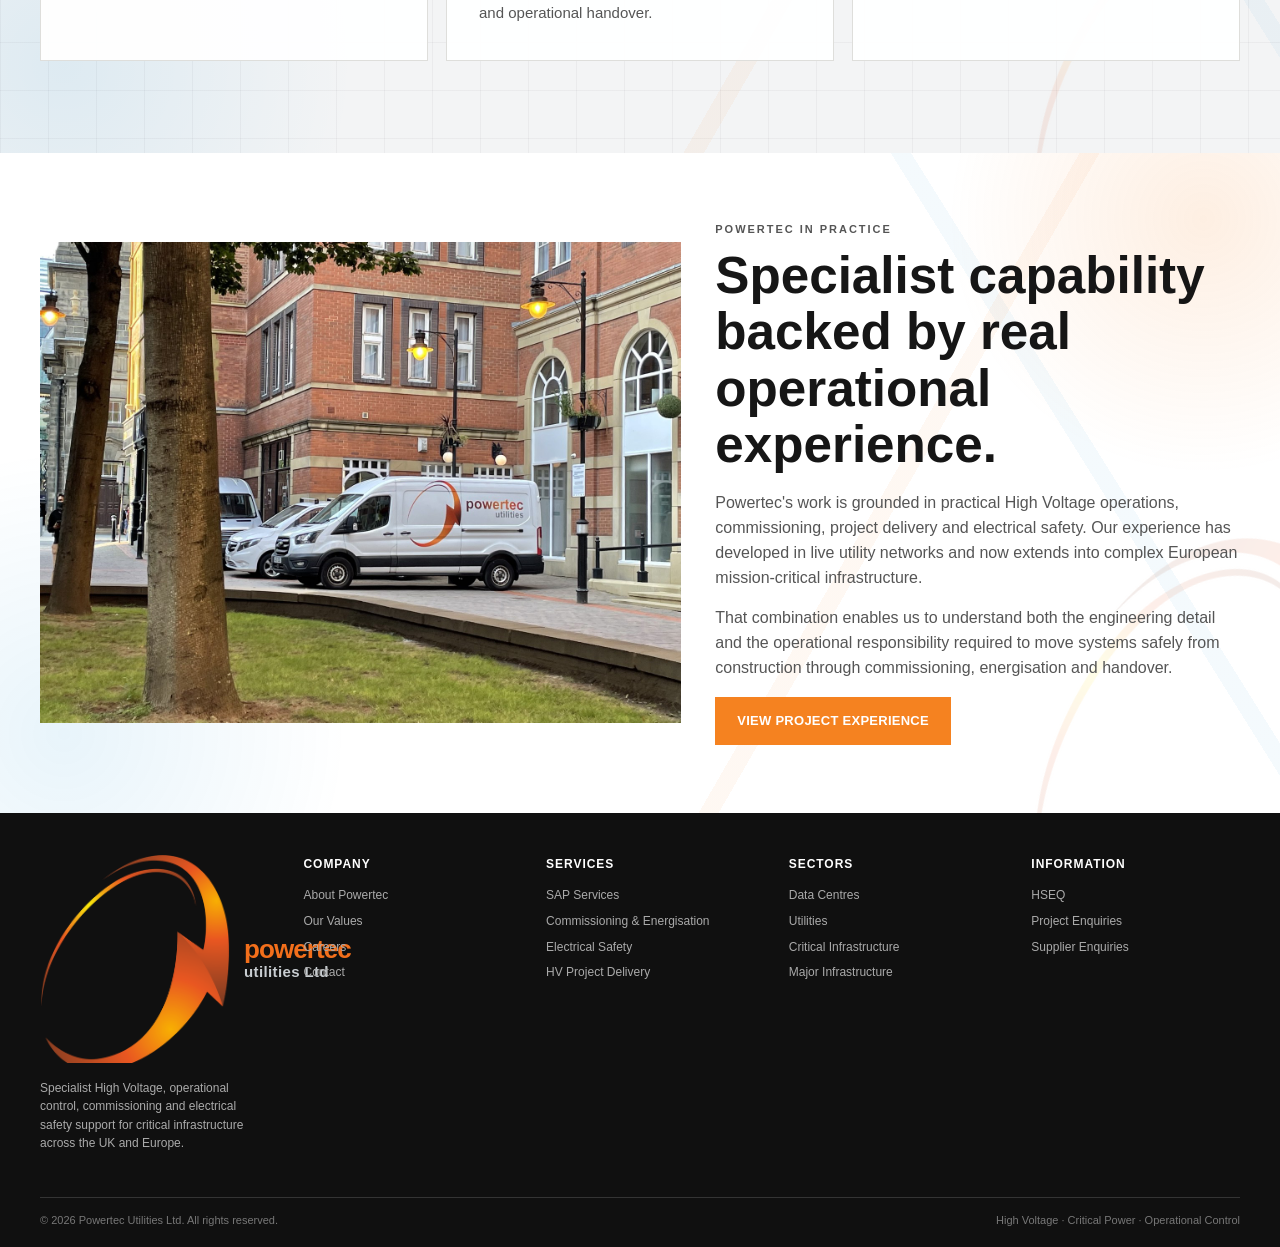
==== commit 1413a3c2: "Add files via upload" ====
--- a/index.html
+++ b/index.html
@@ -1,4 +1,4 @@
-<!doctype html><html lang="en"><head><meta charset="utf-8"><meta name="viewport" content="width=device-width,initial-scale=1"><title>Powertec Utilities | High Voltage, Critical Power & Operational Control</title><meta name="description" content="Specialist High Voltage engineering, SAP, commissioning and electrical safety support for critical infrastructure."><link rel="icon" href="favicon.png"><link rel="stylesheet" href="styles-v4.css?v=19"></head><body class="homepage">
+<!doctype html><html lang="en"><head><meta charset="utf-8"><meta name="viewport" content="width=device-width,initial-scale=1"><title>Powertec Utilities Ltd | High Voltage, Critical Power & Operational Control</title><meta name="description" content="Specialist High Voltage engineering, SAP, commissioning and electrical safety support for critical infrastructure."><link rel="icon" href="favicon.png"><link rel="stylesheet" href="styles-v4.css?v=20"></head><body class="homepage">
 
 <div class="home-menu-shell">
   <button class="menu-toggle home-menu-button" aria-label="Open menu" aria-expanded="false">☰</button>
@@ -17,7 +17,13 @@
 <main>
 <section class="hero-v4" style="background-image:url('hero.jpg')">
 
-<div class="hero-brand-watermark" aria-hidden="true"><img src="brand-emblem.png" alt=""></div><div class="wrap hero-v4-inner"><div class="hero-v4-copy"><p class="eyebrow">POWERTEC UTILITIES</p><h1>HIGH VOLTAGE.<br>CRITICAL POWER.<br>OPERATIONAL CONTROL.</h1><div class="hero-kicker">Specialist engineering support for critical infrastructure.</div><p>Powertec Utilities supports the safe construction, commissioning, energisation and operation of complex electrical infrastructure across the UK and Europe.</p><p class="secondary">Our experience spans electricity distribution, major infrastructure and European mission-critical data-centre environments — combining utility-grade operational discipline with the pace and resilience requirements of modern critical-power projects.</p><div class="hero-actions"><a class="btn" href="services.html">EXPLORE OUR CAPABILITIES</a><a class="btn btn-outline" href="contact.html">DISCUSS A PROJECT</a></div></div></div></section>
+<div class="hero-brand-lockup" aria-label="Powertec Utilities Ltd">
+      <img class="hero-brand-emblem" src="brand-emblem.png" alt="">
+      <div class="hero-wordmark">
+        <strong>powertec</strong>
+        <span>utilities Ltd</span>
+      </div>
+    </div><div class="wrap hero-v4-inner"><div class="hero-v4-copy"><h1>HIGH VOLTAGE.<br>CRITICAL POWER.<br>OPERATIONAL CONTROL.</h1><div class="hero-kicker">Specialist engineering support for critical infrastructure.</div><p>Powertec Utilities Ltd supports the safe construction, commissioning, energisation and operation of complex electrical infrastructure across the UK and Europe.</p><p class="secondary">Our experience spans electricity distribution, major infrastructure and European mission-critical data-centre environments — combining utility-grade operational discipline with the pace and resilience requirements of modern critical-power projects.</p><div class="hero-actions"><a class="btn" href="services.html">EXPLORE OUR CAPABILITIES</a><a class="btn btn-outline" href="contact.html">DISCUSS A PROJECT</a></div></div></div></section>
 <section class="stats"><div class="wrap stats-grid">
  <div class="stat"><strong>20+</strong><span>YEARS' HV EXPERIENCE</span></div>
  <div class="stat"><strong>20+ yrs</strong><span>HV PROJECT & OPERATIONAL DELIVERY</span></div>
@@ -47,15 +53,21 @@
   </div>
 </div></section>
 <section class="authenticity"><div class="wrap auth-grid">
-  <div class="auth-image"><img src="brand-van.jpg" alt="Powertec Utilities branded vehicle on location"></div>
+  <div class="auth-image"><img src="brand-van.jpg" alt="Powertec Utilities Ltd branded vehicle on location"></div>
   <div class="auth-copy"><p class="eyebrow">POWERTEC IN PRACTICE</p><h2>Specialist capability backed by real operational experience.</h2><p>Powertec's work is grounded in practical High Voltage operations, commissioning, project delivery and electrical safety. Our experience has developed in live utility networks and now extends into complex European mission-critical infrastructure.</p><p>That combination enables us to understand both the engineering detail and the operational responsibility required to move systems safely from construction through commissioning, energisation and handover.</p><a class="btn" href="projects.html">VIEW PROJECT EXPERIENCE</a></div>
 </div></section>
 </main>
 <footer class="site-footer"><div class="wrap">
 <div class="footer-top">
- <div class="footer-brand"><img src="footer-logo.png" alt="Powertec Utilities"><p>Specialist High Voltage, operational control, commissioning and electrical safety support for critical infrastructure across the UK and Europe.</p></div>
+ <div class="footer-brand">
+   <div class="footer-brand-lockup" aria-label="Powertec Utilities Ltd">
+     <img src="brand-emblem.png" alt="">
+     <div class="footer-wordmark"><strong>powertec</strong><span>utilities Ltd</span></div>
+   </div>
+   <p>Specialist High Voltage, operational control, commissioning and electrical safety support for critical infrastructure across the UK and Europe.</p>
+ </div>
  <div class="footer-col"><h4>COMPANY</h4><a href="about.html">About Powertec</a><a href="about.html#values">Our Values</a><a href="careers.html">Careers</a><a href="contact.html">Contact</a></div>
- <div class="footer-col"><h4>SERVICES</h4><a href="services.html#sap">SAP Services</a><a href="services.html#commissioning">Commissioning & Energisation</a><a href="services.html#safety">Electrical Safety</a><a href="services.html#projects">HV Project Delivery</a></div>
+ <div class="footer-col"><h4>SERVICES</h4><a href="services.html#sap">SAP Services</a><a href="services.html#commissioning">Commissioning &amp; Energisation</a><a href="services.html#safety">Electrical Safety</a><a href="services.html#projects">HV Project Delivery</a></div>
  <div class="footer-col"><h4>SECTORS</h4><a href="data-centres.html">Data Centres</a><a href="utilities.html">Utilities</a><a href="sectors.html">Critical Infrastructure</a><a href="sectors.html">Major Infrastructure</a></div>
  <div class="footer-col"><h4>INFORMATION</h4><a href="hseq.html">HSEQ</a><a href="contact.html">Project Enquiries</a><a href="contact.html">Supplier Enquiries</a></div>
 </div>
--- a/styles-v4.css
+++ b/styles-v4.css
@@ -1928,3 +1928,237 @@
     opacity:.70!important;
   }
 }
+
+/* =====================================================================
+   V20 — APPROVED DARK CORPORATE STYLE
+   ===================================================================== */
+
+/* HOMEPAGE: whole brand lockup fades in and out */
+.homepage .hero-v4{
+  position:relative!important;
+  min-height:100svh!important;
+  overflow:hidden!important;
+}
+.homepage .hero-v4 .hero-v4-inner{
+  position:relative!important;
+  z-index:4!important;
+  min-height:100svh!important;
+  padding-top:47vh!important;
+}
+
+.hero-brand-lockup{
+  position:absolute!important;
+  z-index:3!important;
+  top:4.5%!important;
+  left:50%!important;
+  width:min(720px,84vw)!important;
+  transform:translateX(-50%)!important;
+  display:flex!important;
+  flex-direction:column!important;
+  align-items:center!important;
+  justify-content:center!important;
+  pointer-events:none!important;
+  opacity:0;
+  animation:powertecBrandFadeV20 8.6s ease-in-out infinite!important;
+}
+.hero-brand-emblem{
+  display:block!important;
+  width:62%!important;
+  height:auto!important;
+  object-fit:contain!important;
+  filter:none!important;
+}
+.hero-wordmark{
+  margin-top:-4%!important;
+  width:100%!important;
+  text-align:center!important;
+  line-height:.84!important;
+}
+.hero-wordmark strong{
+  display:block!important;
+  font-family:Arial,Helvetica,sans-serif!important;
+  font-size:clamp(64px,10vw,138px)!important;
+  font-weight:800!important;
+  letter-spacing:-.055em!important;
+  text-transform:lowercase!important;
+  background:linear-gradient(90deg,#a83f1e 0%,#e85e18 47%,#ff9b08 100%)!important;
+  -webkit-background-clip:text!important;
+  background-clip:text!important;
+  color:transparent!important;
+}
+.hero-wordmark span{
+  display:block!important;
+  margin-top:.16em!important;
+  padding-left:27%!important;
+  font-family:Arial,Helvetica,sans-serif!important;
+  font-size:clamp(31px,4.6vw,64px)!important;
+  font-weight:650!important;
+  letter-spacing:.005em!important;
+  color:#b7bbc0!important;
+}
+@keyframes powertecBrandFadeV20{
+  0%{opacity:0}
+  14%{opacity:.18}
+  32%{opacity:.68}
+  44%,64%{opacity:1}
+  82%{opacity:.28}
+  100%{opacity:0}
+}
+.homepage .hero-v4::before{
+  z-index:0!important;
+  background:linear-gradient(90deg,rgba(0,0,0,.90) 0%,rgba(0,0,0,.66) 48%,rgba(0,0,0,.28) 100%)!important;
+}
+.homepage .hero-v4::after{
+  content:""!important;
+  position:absolute!important;
+  inset:0!important;
+  z-index:1!important;
+  pointer-events:none!important;
+  background:radial-gradient(circle at 40% 25%,rgba(232,94,24,.07),transparent 32%)!important;
+}
+
+/* INTERNAL HEADERS: emblem only, no white box, unique real image */
+body:not(.homepage) .internal-header{
+  position:relative!important;
+  min-height:112px!important;
+  background-image:
+    linear-gradient(90deg,rgba(15,20,25,.82),rgba(15,20,25,.56)),
+    var(--header-image)!important;
+  background-size:cover!important;
+  background-position:center!important;
+  border-bottom:1px solid rgba(255,255,255,.12)!important;
+  overflow:visible!important;
+}
+body:not(.homepage) .internal-header::after{
+  content:""!important;
+  position:absolute!important;
+  inset:0!important;
+  pointer-events:none!important;
+  background:linear-gradient(180deg,rgba(0,0,0,.08),rgba(0,0,0,.30))!important;
+}
+body:not(.homepage) .internal-header .nav{
+  position:relative!important;
+  z-index:2!important;
+  min-height:112px!important;
+  background:transparent!important;
+}
+.header-emblem-link{
+  display:flex!important;
+  align-items:center!important;
+  justify-content:center!important;
+  background:transparent!important;
+  padding:0!important;
+  margin:0!important;
+}
+.header-emblem{
+  display:block!important;
+  width:66px!important;
+  height:auto!important;
+  object-fit:contain!important;
+  background:transparent!important;
+  filter:drop-shadow(0 2px 6px rgba(0,0,0,.34))!important;
+}
+body:not(.homepage) .internal-header .menu-toggle{
+  background:rgba(14,18,22,.74)!important;
+  backdrop-filter:blur(6px)!important;
+  border:1px solid rgba(220,224,228,.55)!important;
+}
+
+/* SHARP FOOTER BRAND WITHOUT BLACK BOX */
+.footer-brand-lockup{
+  display:flex!important;
+  align-items:center!important;
+  gap:14px!important;
+  margin-bottom:16px!important;
+  background:transparent!important;
+}
+.footer-brand-lockup img{
+  width:62px!important;
+  height:auto!important;
+  display:block!important;
+  background:transparent!important;
+  filter:none!important;
+}
+.footer-wordmark{line-height:.92!important}
+.footer-wordmark strong{
+  display:block!important;
+  font-family:Arial,Helvetica,sans-serif!important;
+  font-size:26px!important;
+  font-weight:800!important;
+  letter-spacing:-.035em!important;
+  text-transform:lowercase!important;
+  color:#f36f1b!important;
+}
+.footer-wordmark span{
+  display:block!important;
+  margin-top:3px!important;
+  font-family:Arial,Helvetica,sans-serif!important;
+  font-size:15px!important;
+  font-weight:650!important;
+  letter-spacing:.025em!important;
+  color:#c8cdd1!important;
+}
+.site-footer .footer-brand > img{display:none!important}
+
+/* PROFESSIONAL SECTOR ICONS */
+.sector-card .sector-icon{
+  width:62px!important;
+  height:62px!important;
+  margin-bottom:18px!important;
+  display:flex!important;
+  align-items:center!important;
+  justify-content:center!important;
+}
+.sector-card .sector-icon svg{
+  width:58px!important;
+  height:58px!important;
+  fill:none!important;
+  stroke:#f58220!important;
+  stroke-width:2.2!important;
+  stroke-linecap:round!important;
+  stroke-linejoin:round!important;
+}
+
+/* Continuous dark page tone */
+body:not(.homepage),
+body:not(.homepage) main,
+body:not(.homepage) .page-hero,
+body:not(.homepage) .section,
+body:not(.homepage) .section-soft,
+body:not(.homepage) .section-dark,
+body:not(.homepage) .site-footer{
+  background-color:#171c21!important;
+}
+
+body:not(.homepage) .site-header .logo{display:none!important}
+
+@media(max-width:760px){
+  .hero-brand-lockup{
+    top:4.5%!important;
+    width:92vw!important;
+  }
+  .hero-brand-emblem{
+    width:66%!important;
+  }
+  .hero-wordmark{
+    margin-top:-5%!important;
+  }
+  .hero-wordmark strong{
+    font-size:clamp(62px,17vw,92px)!important;
+  }
+  .hero-wordmark span{
+    font-size:clamp(28px,8vw,44px)!important;
+    padding-left:28%!important;
+  }
+  .homepage .hero-v4 .hero-v4-inner{
+    padding-top:49vh!important;
+  }
+
+  body:not(.homepage) .internal-header,
+  body:not(.homepage) .internal-header .nav{
+    min-height:104px!important;
+  }
+  .header-emblem{
+    width:58px!important;
+  }
+}
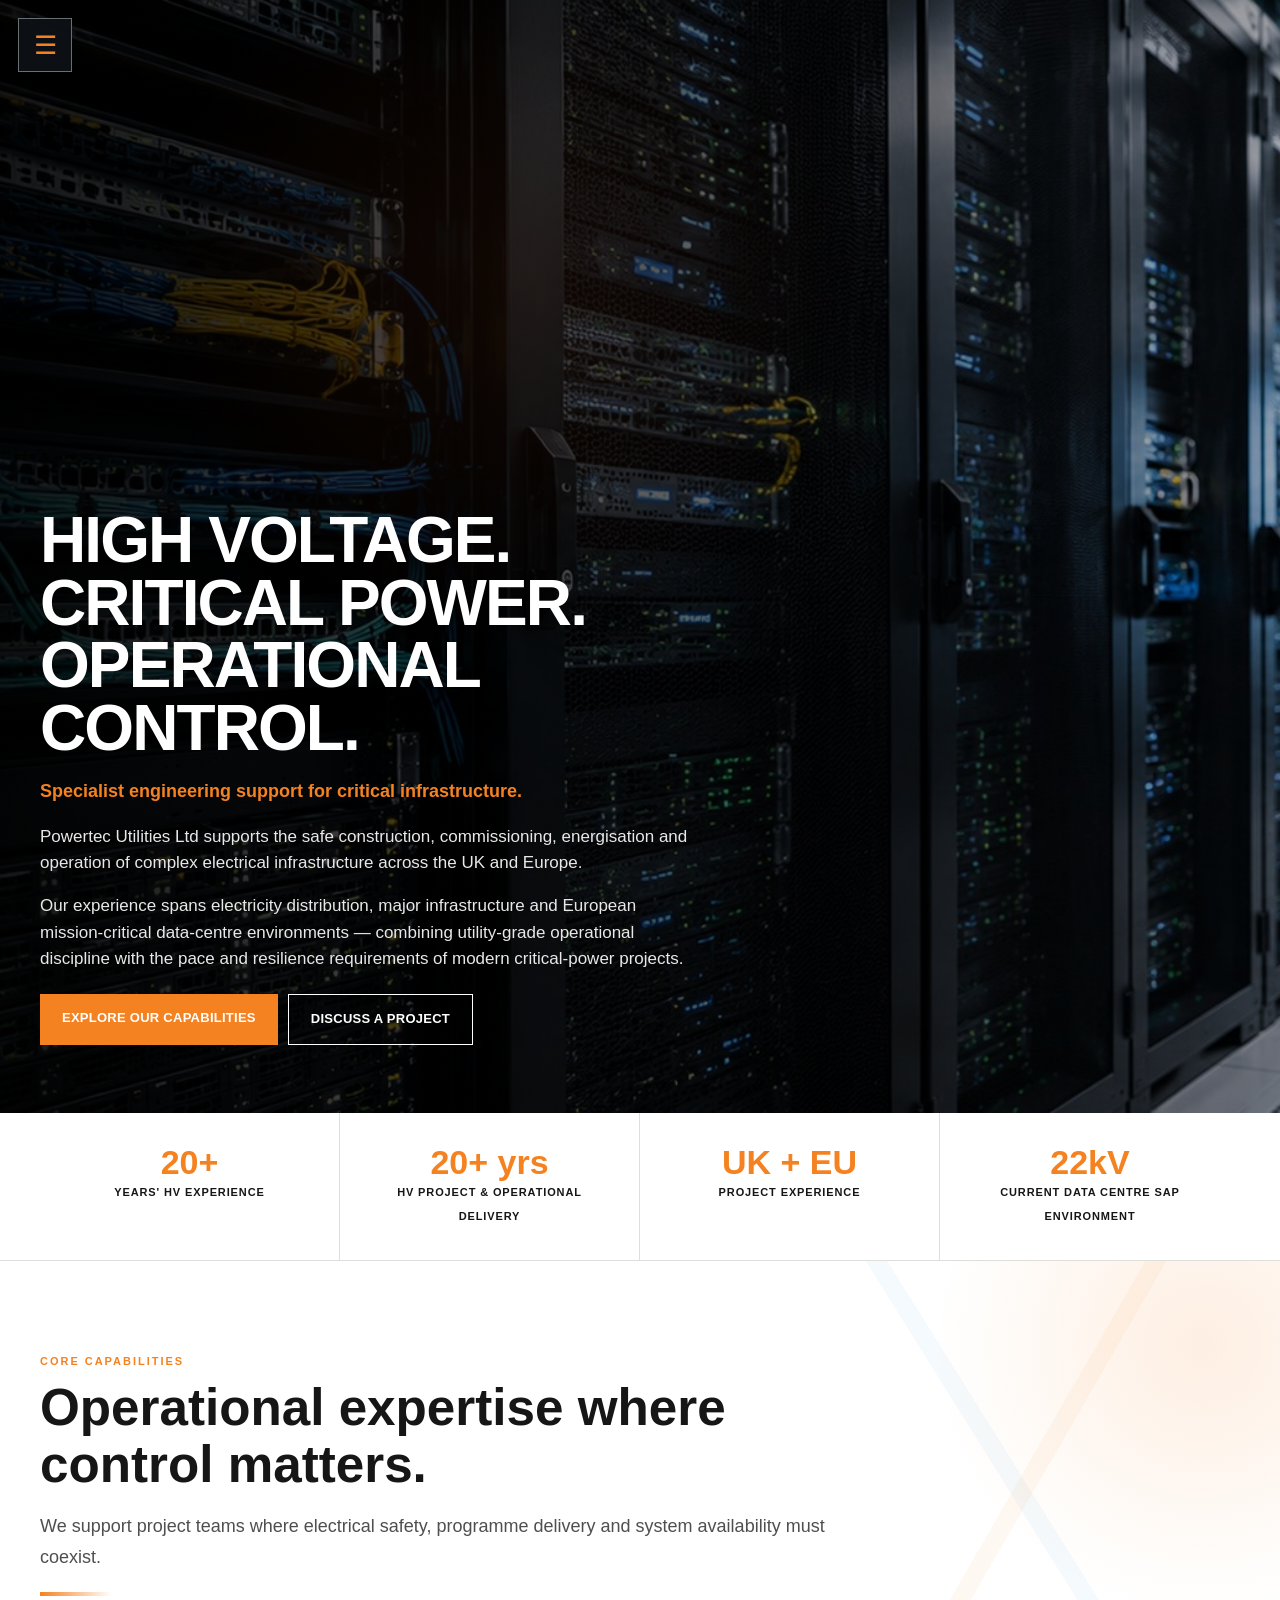
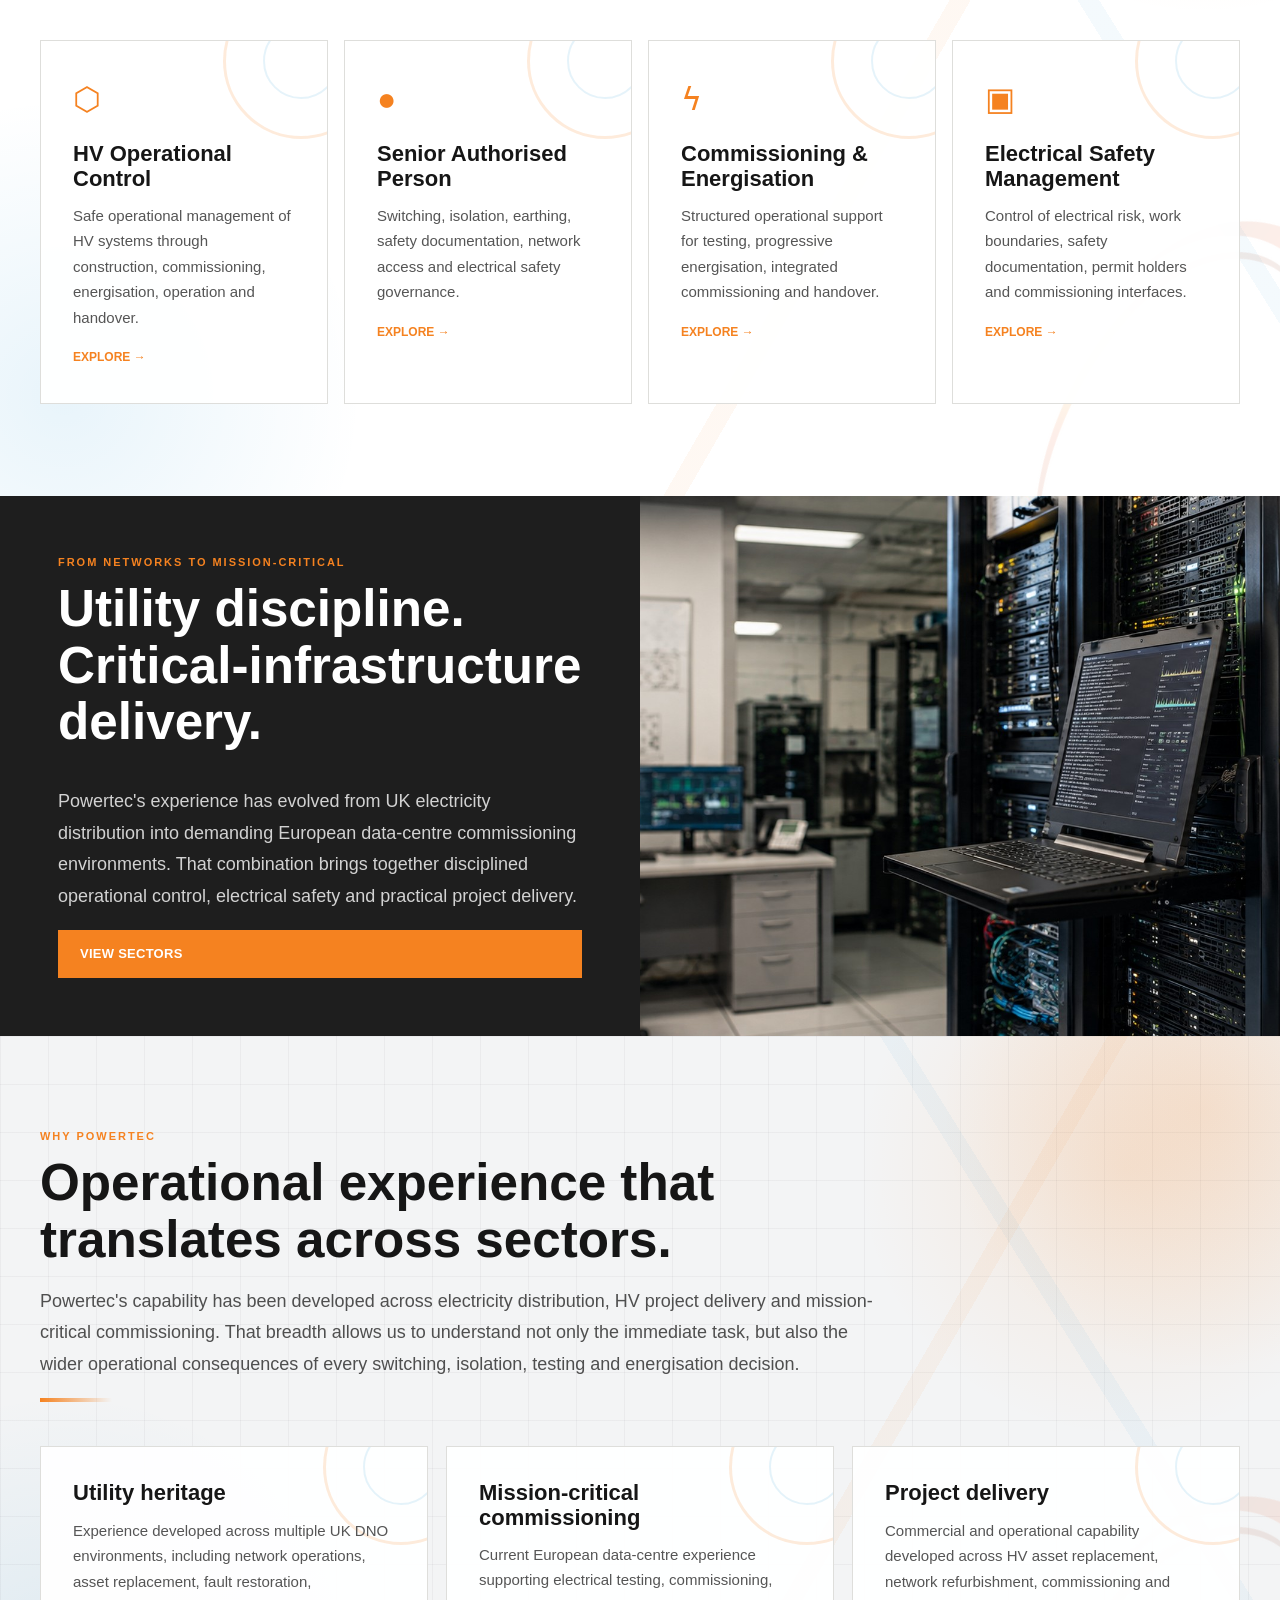
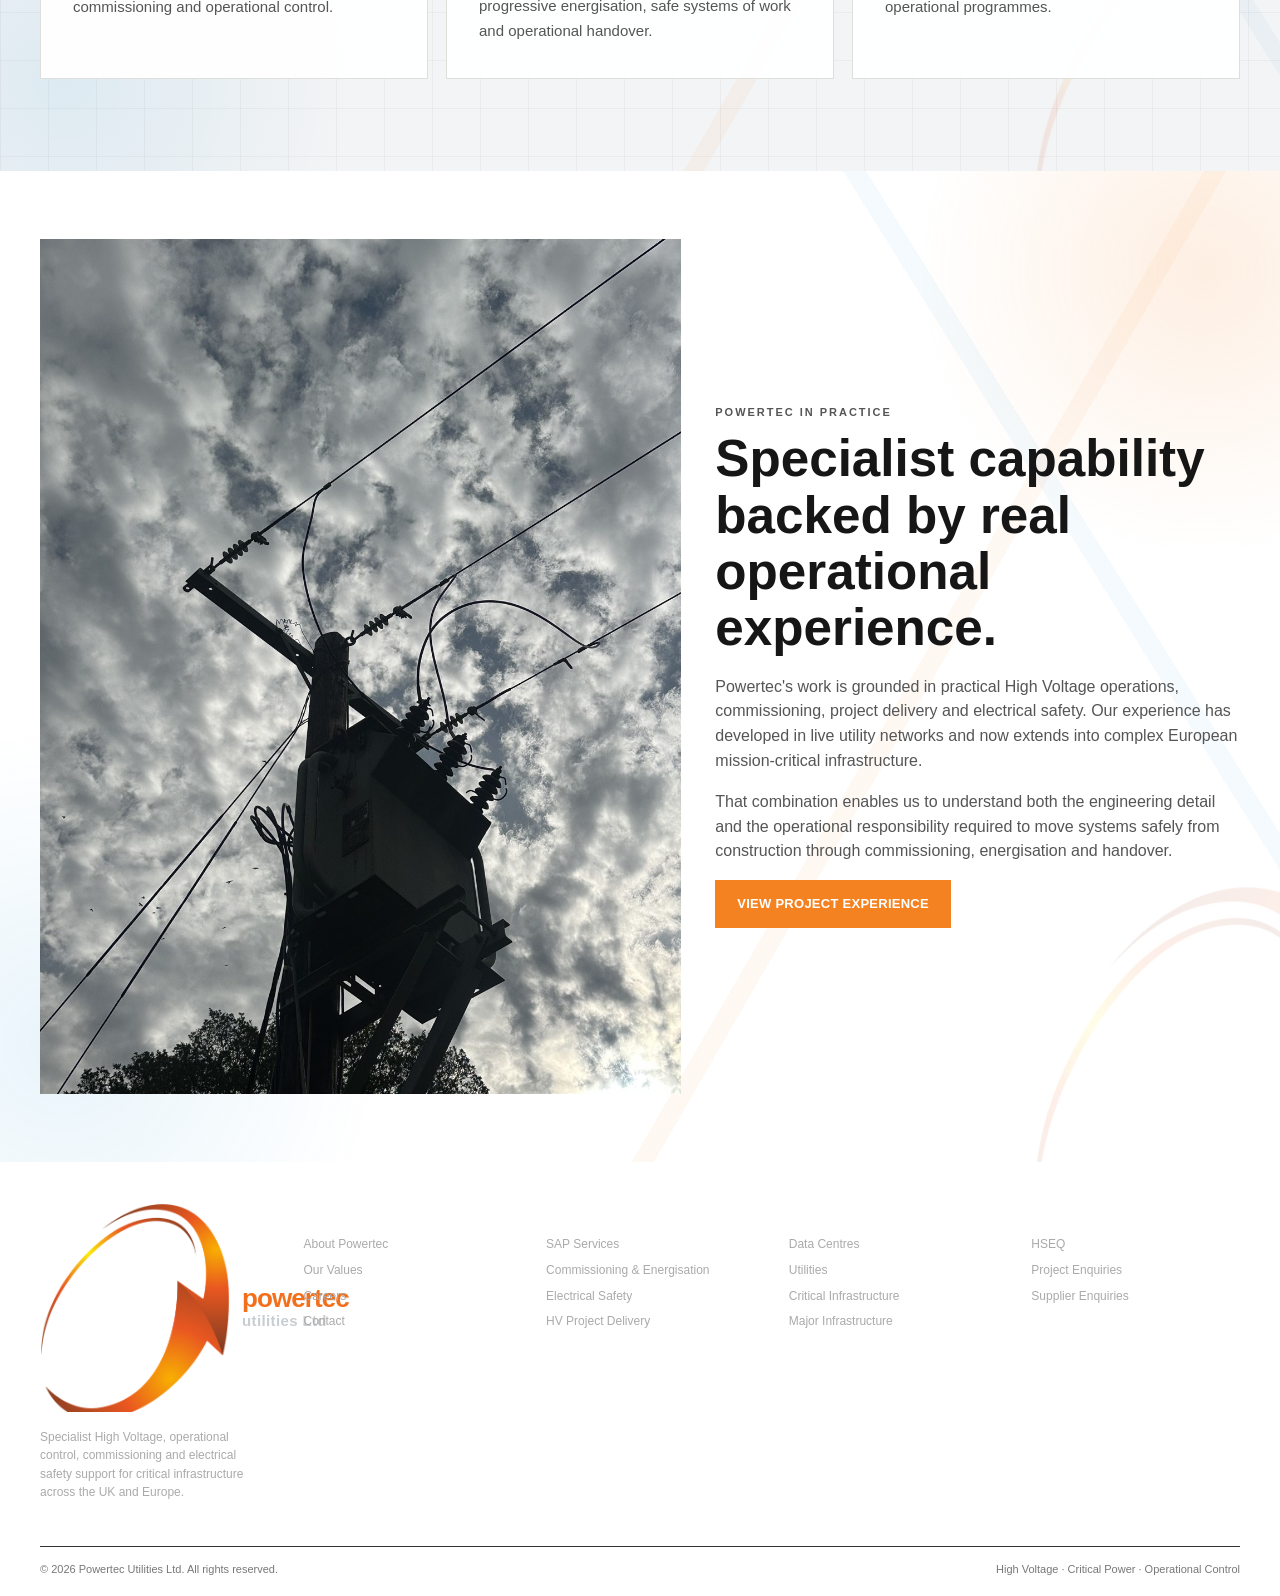
==== commit 9803b72b: "Add files via upload" ====
--- a/index.html
+++ b/index.html
@@ -1,4 +1,4 @@
-<!doctype html><html lang="en"><head><meta charset="utf-8"><meta name="viewport" content="width=device-width,initial-scale=1"><title>Powertec Utilities Ltd | High Voltage, Critical Power & Operational Control</title><meta name="description" content="Specialist High Voltage engineering, SAP, commissioning and electrical safety support for critical infrastructure."><link rel="icon" href="favicon.png"><link rel="stylesheet" href="styles-v4.css?v=20"></head><body class="homepage">
+<!doctype html><html lang="en"><head><meta charset="utf-8"><meta name="viewport" content="width=device-width,initial-scale=1"><title>Powertec Utilities Ltd | High Voltage, Critical Power & Operational Control</title><meta name="description" content="Specialist High Voltage engineering, SAP, commissioning and electrical safety support for critical infrastructure."><link rel="icon" href="favicon.png"><link rel="stylesheet" href="styles-v4.css?v=21"></head><body class="homepage">
 
 <div class="home-menu-shell">
   <button class="menu-toggle home-menu-button" aria-label="Open menu" aria-expanded="false">☰</button>
@@ -18,12 +18,12 @@
 <section class="hero-v4" style="background-image:url('hero.jpg')">
 
 <div class="hero-brand-lockup" aria-label="Powertec Utilities Ltd">
-      <img class="hero-brand-emblem" src="brand-emblem.png" alt="">
-      <div class="hero-wordmark">
-        <strong>powertec</strong>
-        <span>utilities Ltd</span>
-      </div>
-    </div><div class="wrap hero-v4-inner"><div class="hero-v4-copy"><h1>HIGH VOLTAGE.<br>CRITICAL POWER.<br>OPERATIONAL CONTROL.</h1><div class="hero-kicker">Specialist engineering support for critical infrastructure.</div><p>Powertec Utilities Ltd supports the safe construction, commissioning, energisation and operation of complex electrical infrastructure across the UK and Europe.</p><p class="secondary">Our experience spans electricity distribution, major infrastructure and European mission-critical data-centre environments — combining utility-grade operational discipline with the pace and resilience requirements of modern critical-power projects.</p><div class="hero-actions"><a class="btn" href="services.html">EXPLORE OUR CAPABILITIES</a><a class="btn btn-outline" href="contact.html">DISCUSS A PROJECT</a></div></div></div></section>
+  <img class="hero-brand-emblem" src="brand-emblem.png" alt="">
+  <div class="hero-wordmark">
+    <strong>powertec</strong>
+    <span>utilities Ltd</span>
+  </div>
+</div><div class="wrap hero-v4-inner"><div class="hero-v4-copy"><h1>HIGH VOLTAGE.<br>CRITICAL POWER.<br>OPERATIONAL CONTROL.</h1><div class="hero-kicker">Specialist engineering support for critical infrastructure.</div><p>Powertec Utilities Ltd supports the safe construction, commissioning, energisation and operation of complex electrical infrastructure across the UK and Europe.</p><p class="secondary">Our experience spans electricity distribution, major infrastructure and European mission-critical data-centre environments — combining utility-grade operational discipline with the pace and resilience requirements of modern critical-power projects.</p><div class="hero-actions"><a class="btn" href="services.html">EXPLORE OUR CAPABILITIES</a><a class="btn btn-outline" href="contact.html">DISCUSS A PROJECT</a></div></div></div></section>
 <section class="stats"><div class="wrap stats-grid">
  <div class="stat"><strong>20+</strong><span>YEARS' HV EXPERIENCE</span></div>
  <div class="stat"><strong>20+ yrs</strong><span>HV PROJECT & OPERATIONAL DELIVERY</span></div>
@@ -53,7 +53,7 @@
   </div>
 </div></section>
 <section class="authenticity"><div class="wrap auth-grid">
-  <div class="auth-image"><img src="brand-van.jpg" alt="Powertec Utilities Ltd branded vehicle on location"></div>
+  <div class="auth-image"><img src="overhead-01.jpg" alt="Powertec Utilities Ltd branded vehicle on location"></div>
   <div class="auth-copy"><p class="eyebrow">POWERTEC IN PRACTICE</p><h2>Specialist capability backed by real operational experience.</h2><p>Powertec's work is grounded in practical High Voltage operations, commissioning, project delivery and electrical safety. Our experience has developed in live utility networks and now extends into complex European mission-critical infrastructure.</p><p>That combination enables us to understand both the engineering detail and the operational responsibility required to move systems safely from construction through commissioning, energisation and handover.</p><a class="btn" href="projects.html">VIEW PROJECT EXPERIENCE</a></div>
 </div></section>
 </main>
--- a/styles-v4.css
+++ b/styles-v4.css
@@ -2162,3 +2162,161 @@
     width:58px!important;
   }
 }
+
+/* =====================================================================
+   V21 — FINAL BUILD
+   ===================================================================== */
+
+/* HOMEPAGE FULL BRAND: clean fade in and out */
+.homepage .hero-v4{
+  position:relative!important;
+  min-height:100svh!important;
+  overflow:hidden!important;
+  isolation:isolate!important;
+}
+
+.homepage .hero-v4::before{z-index:0!important;}
+.homepage .hero-v4::after{z-index:1!important;}
+
+.hero-brand-lockup{
+  position:absolute!important;
+  z-index:3!important;
+  top:4.5%!important;
+  left:50%!important;
+  width:min(700px,82vw)!important;
+  transform:translateX(-50%)!important;
+  display:flex!important;
+  flex-direction:column!important;
+  align-items:center!important;
+  justify-content:center!important;
+  pointer-events:none!important;
+  opacity:0!important;
+  animation:powertecBrandFadeV21 8.8s ease-in-out infinite!important;
+  will-change:opacity!important;
+}
+
+.hero-brand-emblem{
+  display:block!important;
+  width:58%!important;
+  height:auto!important;
+  max-width:none!important;
+  object-fit:contain!important;
+  object-position:center!important;
+  background:transparent!important;
+  filter:drop-shadow(0 0 10px rgba(245,130,32,.18))!important;
+}
+
+.hero-wordmark{
+  margin-top:-2%!important;
+  width:100%!important;
+  text-align:center!important;
+  line-height:.86!important;
+}
+
+.hero-wordmark strong{
+  display:block!important;
+  font-family:Arial,Helvetica,sans-serif!important;
+  font-size:clamp(62px,9.5vw,132px)!important;
+  font-weight:800!important;
+  letter-spacing:-.05em!important;
+  text-transform:lowercase!important;
+  background:linear-gradient(90deg,#a63d1d 0%,#e35c18 46%,#ff9708 100%)!important;
+  -webkit-background-clip:text!important;
+  background-clip:text!important;
+  color:transparent!important;
+}
+
+.hero-wordmark span{
+  display:block!important;
+  margin-top:.14em!important;
+  padding-left:27%!important;
+  font-family:Arial,Helvetica,sans-serif!important;
+  font-size:clamp(29px,4.4vw,60px)!important;
+  font-weight:650!important;
+  letter-spacing:.01em!important;
+  color:#bfc3c7!important;
+}
+
+@keyframes powertecBrandFadeV21{
+  0%   {opacity:0}
+  12%  {opacity:.08}
+  28%  {opacity:.38}
+  42%  {opacity:.78}
+  50%  {opacity:1}
+  64%  {opacity:1}
+  78%  {opacity:.48}
+  90%  {opacity:.14}
+  100% {opacity:0}
+}
+
+/* Keep logo clear of the hero copy */
+.homepage .hero-v4 .hero-v4-inner{
+  position:relative!important;
+  z-index:4!important;
+  min-height:100svh!important;
+  padding-top:max(49vh,430px)!important;
+}
+
+/* INTERNAL HEADER EMBLEMS: sharp, transparent */
+.header-emblem{
+  display:block!important;
+  width:62px!important;
+  height:auto!important;
+  max-width:none!important;
+  object-fit:contain!important;
+  background:transparent!important;
+  filter:none!important;
+}
+
+/* FOOTER BRAND: transparent on page background */
+.site-footer,
+.footer-brand,
+.footer-brand-lockup,
+.footer-wordmark{
+  background:transparent!important;
+}
+.footer-brand-lockup{
+  display:flex!important;
+  align-items:center!important;
+  gap:12px!important;
+  padding:0!important;
+  border:0!important;
+  box-shadow:none!important;
+}
+.footer-brand-lockup img{
+  display:block!important;
+  width:60px!important;
+  height:auto!important;
+  background:transparent!important;
+  filter:none!important;
+}
+.footer-wordmark strong{color:#f36f1b!important;}
+.footer-wordmark span{color:#c8cdd1!important;}
+
+@media(max-width:760px){
+  .hero-brand-lockup{
+    top:4%!important;
+    width:90vw!important;
+  }
+
+  .hero-brand-emblem{
+    width:60%!important;
+  }
+
+  .hero-wordmark strong{
+    font-size:clamp(58px,16vw,88px)!important;
+  }
+
+  .hero-wordmark span{
+    font-size:clamp(26px,7.5vw,40px)!important;
+    padding-left:27%!important;
+  }
+
+  .homepage .hero-v4 .hero-v4-inner{
+    padding-top:max(48vh,405px)!important;
+  }
+
+  .header-emblem{
+    width:58px!important;
+  }
+}
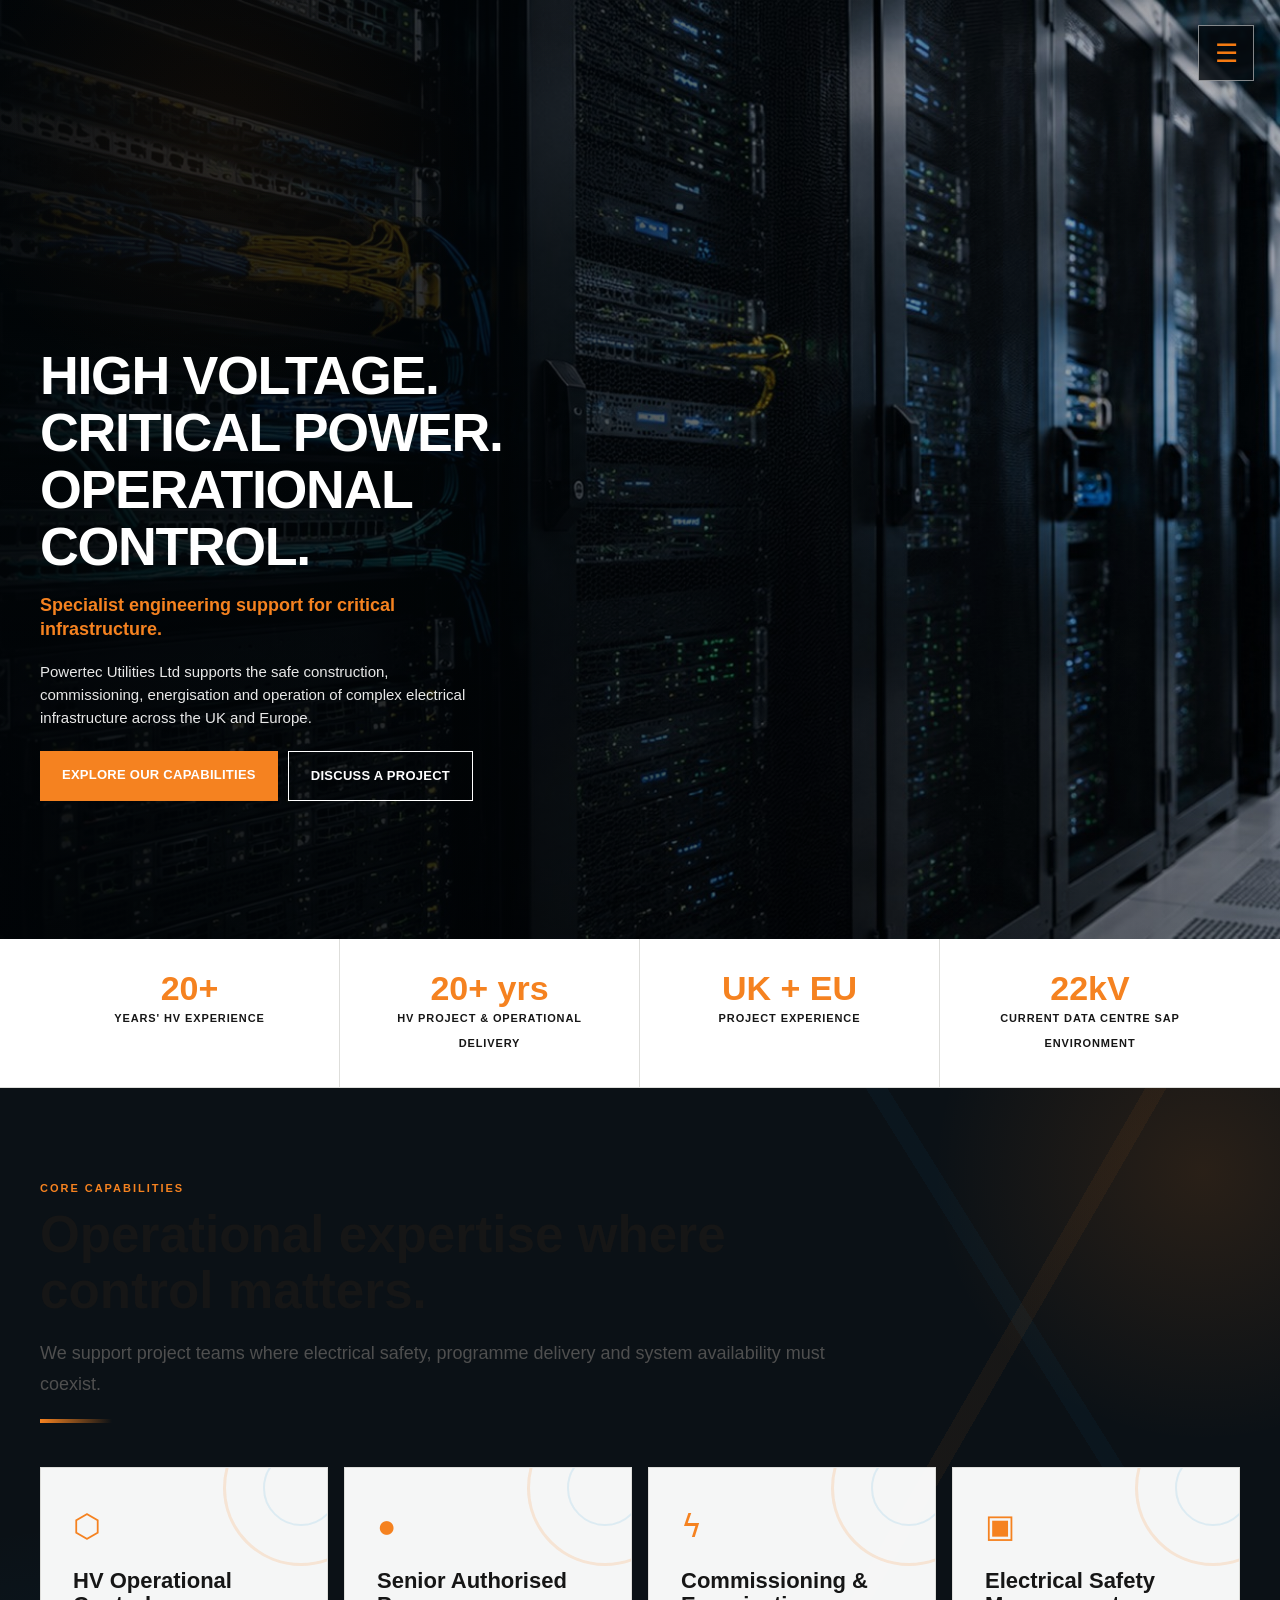
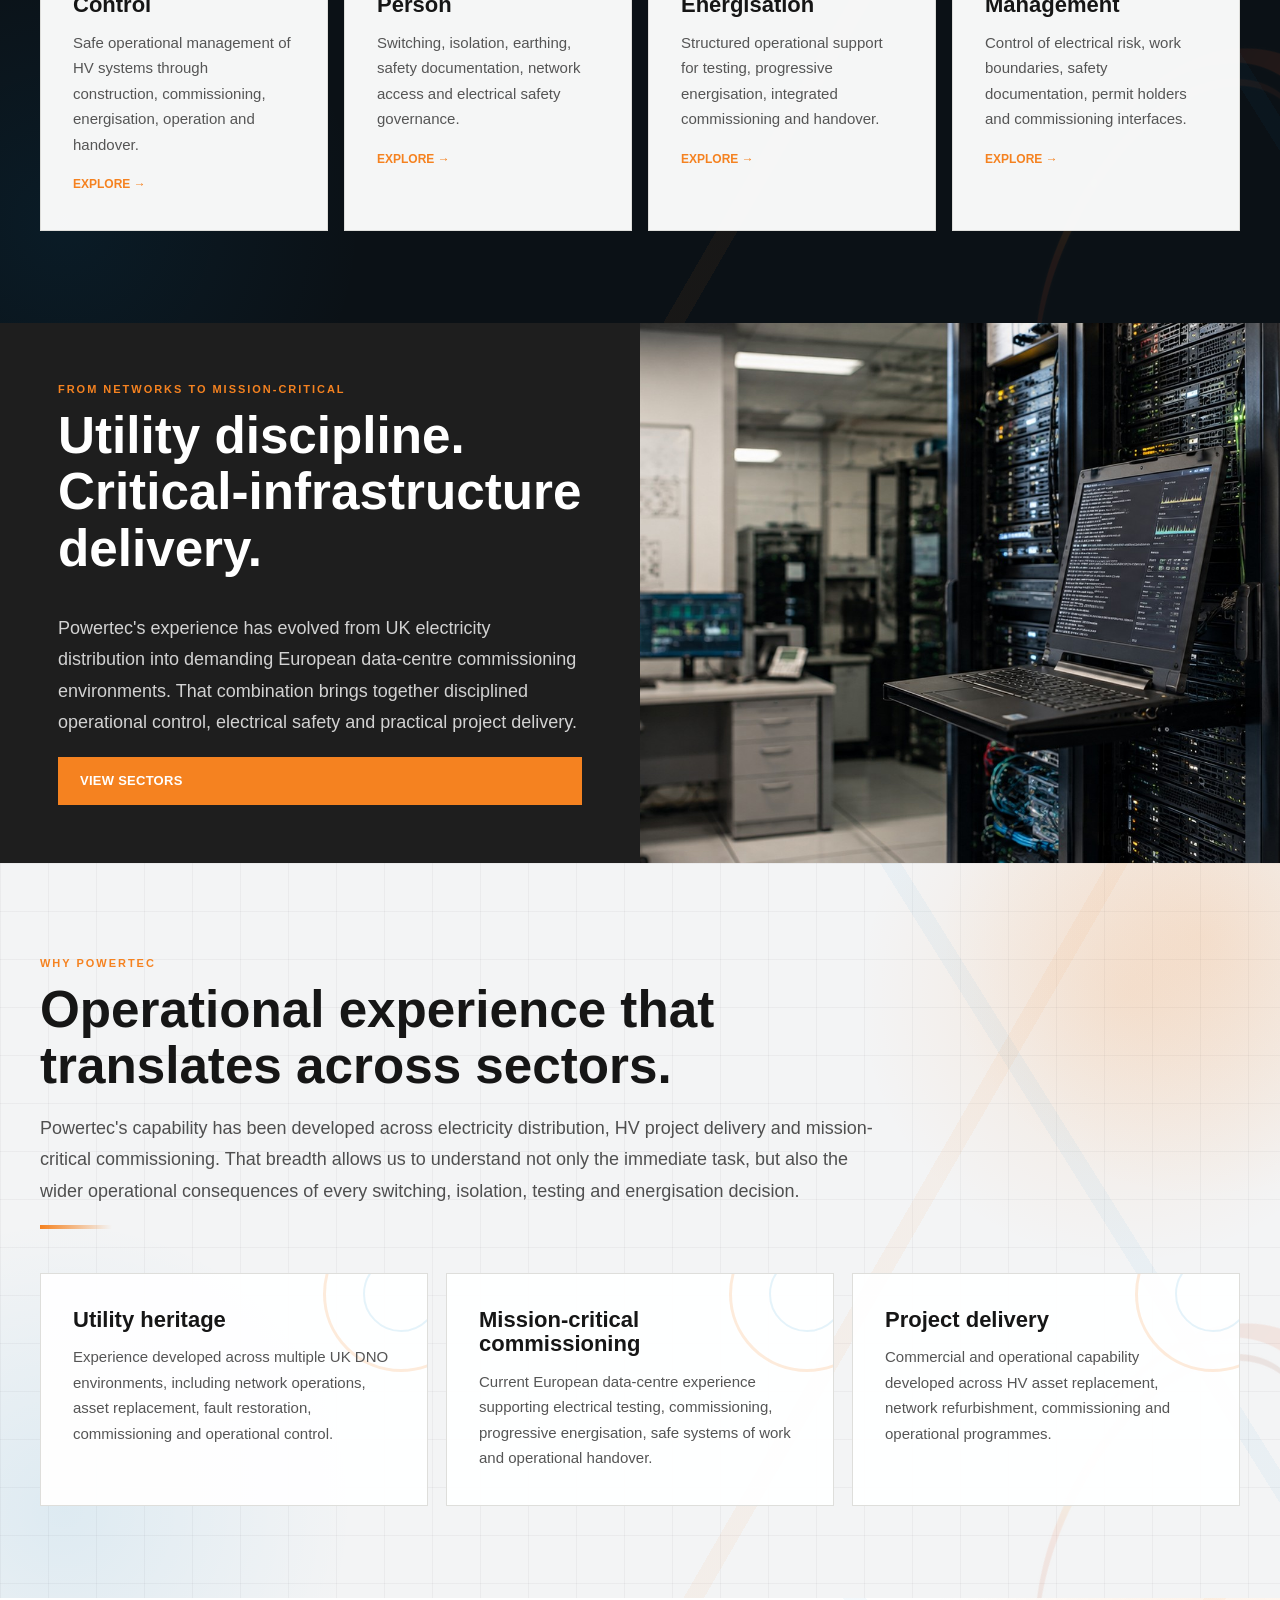
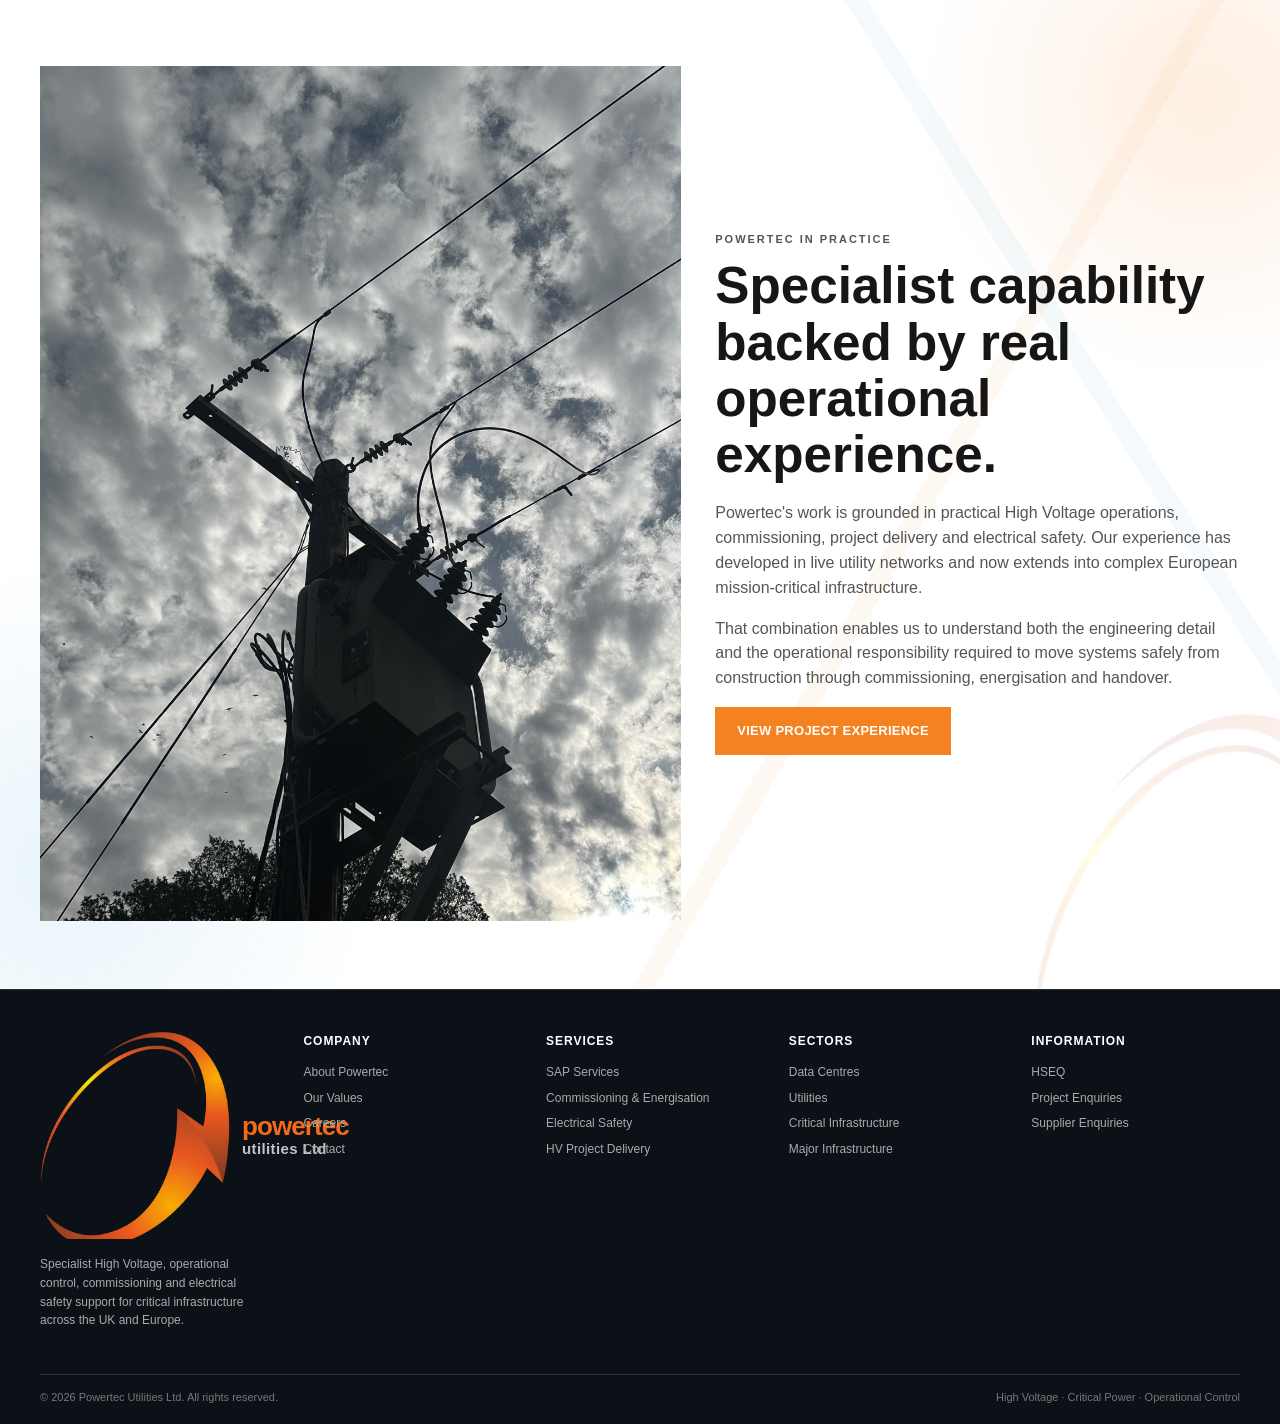
==== commit 808d06c8: "Add files via upload" ====
--- a/index.html
+++ b/index.html
@@ -1,4 +1,4 @@
-<!doctype html><html lang="en"><head><meta charset="utf-8"><meta name="viewport" content="width=device-width,initial-scale=1"><title>Powertec Utilities Ltd | High Voltage, Critical Power & Operational Control</title><meta name="description" content="Specialist High Voltage engineering, SAP, commissioning and electrical safety support for critical infrastructure."><link rel="icon" href="favicon.png"><link rel="stylesheet" href="styles-v4.css?v=21"></head><body class="homepage">
+<!doctype html><html lang="en"><head><meta charset="utf-8"><meta name="viewport" content="width=device-width,initial-scale=1"><title>Powertec Utilities Ltd | High Voltage, Critical Power & Operational Control</title><meta name="description" content="Specialist High Voltage engineering, SAP, commissioning and electrical safety support for critical infrastructure."><link rel="icon" href="favicon.png"><link rel="stylesheet" href="styles-v4.css?v=22"></head><body class="homepage">
 
 <div class="home-menu-shell">
   <button class="menu-toggle home-menu-button" aria-label="Open menu" aria-expanded="false">☰</button>
@@ -18,7 +18,7 @@
 <section class="hero-v4" style="background-image:url('hero.jpg')">
 
 <div class="hero-brand-lockup" aria-label="Powertec Utilities Ltd">
-  <img class="hero-brand-emblem" src="brand-emblem.png" alt="">
+  <img class="hero-brand-emblem" src="brand-emblem-hd.png" alt="">
   <div class="hero-wordmark">
     <strong>powertec</strong>
     <span>utilities Ltd</span>
@@ -61,7 +61,7 @@
 <div class="footer-top">
  <div class="footer-brand">
    <div class="footer-brand-lockup" aria-label="Powertec Utilities Ltd">
-     <img src="brand-emblem.png" alt="">
+     <img src="brand-emblem-hd.png" alt="">
      <div class="footer-wordmark"><strong>powertec</strong><span>utilities Ltd</span></div>
    </div>
    <p>Specialist High Voltage, operational control, commissioning and electrical safety support for critical infrastructure across the UK and Europe.</p>
--- a/styles-v4.css
+++ b/styles-v4.css
@@ -2320,3 +2320,374 @@
     width:58px!important;
   }
 }
+
+/* =====================================================================
+   V22 — MATCHES APPROVED ILLUSTRATION
+   ===================================================================== */
+
+:root{
+  --powertec-bg:#0b1116;
+  --powertec-panel:#111920;
+  --powertec-panel-2:#151e25;
+  --powertec-orange:#f47a12;
+  --powertec-grey:#c3c7ca;
+}
+
+/* ---------------- HOMEPAGE ---------------- */
+.homepage{
+  background:var(--powertec-bg)!important;
+}
+
+.homepage .hero-v4{
+  position:relative!important;
+  min-height:100svh!important;
+  background-position:center!important;
+  background-size:cover!important;
+  overflow:hidden!important;
+  isolation:isolate!important;
+}
+
+.homepage .hero-v4::before{
+  content:""!important;
+  position:absolute!important;
+  inset:0!important;
+  z-index:0!important;
+  background:
+    linear-gradient(90deg,rgba(1,5,8,.94) 0%,rgba(1,5,8,.80) 35%,rgba(1,5,8,.40) 68%,rgba(1,5,8,.20) 100%)!important;
+}
+
+.homepage .hero-v4::after{
+  content:""!important;
+  position:absolute!important;
+  inset:0!important;
+  z-index:1!important;
+  background:
+    radial-gradient(circle at 17% 15%,rgba(244,122,18,.06),transparent 20%),
+    linear-gradient(180deg,rgba(0,0,0,.02),rgba(0,0,0,.18))!important;
+  pointer-events:none!important;
+}
+
+/* Full brand lockup: illustration position and fade */
+.hero-brand-lockup{
+  position:absolute!important;
+  z-index:3!important;
+  top:5.8%!important;
+  left:4.2%!important;
+  width:min(480px,42vw)!important;
+  transform:none!important;
+  display:grid!important;
+  grid-template-columns:116px 1fr!important;
+  column-gap:16px!important;
+  align-items:center!important;
+  pointer-events:none!important;
+  opacity:0!important;
+  animation:powertecLogoFadeV22 8.4s ease-in-out infinite!important;
+  will-change:opacity!important;
+}
+
+.hero-brand-emblem{
+  display:block!important;
+  width:116px!important;
+  height:auto!important;
+  max-width:none!important;
+  object-fit:contain!important;
+  background:transparent!important;
+  filter:none!important;
+}
+
+.hero-wordmark{
+  width:auto!important;
+  margin:0!important;
+  text-align:left!important;
+  line-height:.85!important;
+}
+
+.hero-wordmark strong{
+  display:block!important;
+  font-family:Arial,Helvetica,sans-serif!important;
+  font-size:64px!important;
+  font-weight:800!important;
+  letter-spacing:-.05em!important;
+  text-transform:lowercase!important;
+  background:linear-gradient(90deg,#a53b1e 0%,#e55b17 52%,#ff9708 100%)!important;
+  -webkit-background-clip:text!important;
+  background-clip:text!important;
+  color:transparent!important;
+  white-space:nowrap!important;
+}
+
+.hero-wordmark span{
+  display:block!important;
+  margin-top:7px!important;
+  padding:0!important;
+  font-family:Arial,Helvetica,sans-serif!important;
+  font-size:29px!important;
+  font-weight:650!important;
+  letter-spacing:.02em!important;
+  color:#bfc4c8!important;
+  white-space:nowrap!important;
+}
+
+@keyframes powertecLogoFadeV22{
+  0%{opacity:0}
+  12%{opacity:.08}
+  28%{opacity:.42}
+  42%{opacity:.82}
+  52%,68%{opacity:1}
+  82%{opacity:.44}
+  94%{opacity:.08}
+  100%{opacity:0}
+}
+
+/* Homepage copy deliberately starts below the logo */
+.homepage .hero-v4 .hero-v4-inner{
+  position:relative!important;
+  z-index:4!important;
+  min-height:100svh!important;
+  display:flex!important;
+  align-items:flex-start!important;
+  padding-top:31vh!important;
+  padding-bottom:70px!important;
+}
+
+.homepage .hero-v4-copy{
+  width:min(510px,44vw)!important;
+  margin-left:0!important;
+}
+
+.homepage .hero-v4-copy h1{
+  font-size:clamp(42px,4.2vw,64px)!important;
+  line-height:1.06!important;
+  letter-spacing:-.025em!important;
+}
+
+.homepage .hero-kicker{
+  font-size:18px!important;
+  line-height:1.35!important;
+  font-weight:700!important;
+  max-width:430px!important;
+}
+
+.homepage .hero-v4-copy p{
+  max-width:450px!important;
+  font-size:15px!important;
+  line-height:1.55!important;
+}
+
+.homepage .hero-v4-copy .secondary{
+  display:none!important;
+}
+
+/* Illustration has menu box top-right */
+.home-menu-shell{
+  position:fixed!important;
+  top:25px!important;
+  right:26px!important;
+  left:auto!important;
+  z-index:800!important;
+}
+
+.home-menu-button{
+  width:56px!important;
+  height:56px!important;
+  background:rgba(7,12,16,.82)!important;
+  color:var(--powertec-orange)!important;
+  border:1px solid rgba(255,255,255,.50)!important;
+}
+
+.home-menu-panel{
+  right:0!important;
+  left:auto!important;
+}
+
+/* ---------------- INTERNAL PAGE HEADER ---------------- */
+body:not(.homepage){
+  background:var(--powertec-bg)!important;
+  color:#d7dce0!important;
+}
+
+body:not(.homepage) .internal-header{
+  position:relative!important;
+  min-height:138px!important;
+  background-image:
+    linear-gradient(90deg,rgba(7,12,16,.60),rgba(7,12,16,.34)),
+    var(--header-image)!important;
+  background-size:cover!important;
+  background-position:center 45%!important;
+  border-bottom:1px solid rgba(255,255,255,.16)!important;
+}
+
+body:not(.homepage) .internal-header .nav{
+  min-height:138px!important;
+  background:transparent!important;
+}
+
+.header-emblem-link{
+  background:transparent!important;
+  border:0!important;
+  padding:0!important;
+}
+
+.header-emblem{
+  display:block!important;
+  width:66px!important;
+  height:auto!important;
+  object-fit:contain!important;
+  background:transparent!important;
+  filter:none!important;
+}
+
+body:not(.homepage) .internal-header .menu-toggle{
+  width:52px!important;
+  height:52px!important;
+  background:rgba(8,13,18,.76)!important;
+  color:var(--powertec-orange)!important;
+  border:1px solid rgba(255,255,255,.50)!important;
+}
+
+/* Remove second photographic hero. Keep title section on same dark page. */
+body:not(.homepage) .page-hero-clean,
+body:not(.homepage) .page-hero{
+  min-height:0!important;
+  background:var(--powertec-bg)!important;
+  background-image:none!important;
+  padding:44px 0 34px!important;
+  border:0!important;
+}
+
+body:not(.homepage) .page-hero::before,
+body:not(.homepage) .page-hero::after{
+  display:none!important;
+}
+
+body:not(.homepage) .page-hero h1{
+  font-size:clamp(38px,5.4vw,64px)!important;
+  line-height:1.02!important;
+}
+
+/* dark, illustration-like sections */
+body:not(.homepage) main,
+body:not(.homepage) .section,
+body:not(.homepage) .section-soft,
+body:not(.homepage) .section-dark,
+body:not(.homepage) .authenticity,
+body:not(.homepage) .content-block,
+body:not(.homepage) .service-detail{
+  background:var(--powertec-bg)!important;
+  color:#d7dce0!important;
+}
+
+body:not(.homepage) .card,
+body:not(.homepage) .sector-card,
+body:not(.homepage) .service-proof,
+body:not(.homepage) .step{
+  background:rgba(18,27,34,.84)!important;
+  border:1px solid rgba(255,255,255,.13)!important;
+  box-shadow:none!important;
+}
+
+body:not(.homepage) h1,
+body:not(.homepage) h2,
+body:not(.homepage) h3{
+  color:#f2f4f5!important;
+}
+
+body:not(.homepage) p,
+body:not(.homepage) li{
+  color:#c4cbd0!important;
+}
+
+body:not(.homepage) .eyebrow,
+body:not(.homepage) .text-link{
+  color:var(--powertec-orange)!important;
+}
+
+/* ---------------- FOOTER ---------------- */
+/* No black logo box. The logo and wordmark sit directly on page background. */
+.site-footer{
+  background:var(--powertec-bg)!important;
+  border-top:1px solid rgba(255,255,255,.13)!important;
+}
+
+.footer-brand,
+.footer-brand-lockup,
+.footer-wordmark,
+.footer-brand-lockup img{
+  background:transparent!important;
+  border:0!important;
+  box-shadow:none!important;
+}
+
+.footer-brand-lockup{
+  display:flex!important;
+  align-items:center!important;
+  gap:12px!important;
+}
+
+.footer-brand-lockup img{
+  width:58px!important;
+  height:auto!important;
+  object-fit:contain!important;
+  filter:none!important;
+}
+
+.footer-wordmark strong{
+  color:#f36b19!important;
+}
+
+.footer-wordmark span{
+  color:#bfc5c9!important;
+}
+
+/* ---------------- MOBILE ---------------- */
+@media(max-width:760px){
+  .hero-brand-lockup{
+    top:4.8%!important;
+    left:24px!important;
+    width:calc(100vw - 96px)!important;
+    max-width:330px!important;
+    grid-template-columns:78px 1fr!important;
+    column-gap:11px!important;
+  }
+
+  .hero-brand-emblem{
+    width:78px!important;
+  }
+
+  .hero-wordmark strong{
+    font-size:42px!important;
+  }
+
+  .hero-wordmark span{
+    font-size:20px!important;
+    margin-top:5px!important;
+  }
+
+  .homepage .hero-v4 .hero-v4-inner{
+    padding-top:29vh!important;
+    padding-left:24px!important;
+    padding-right:24px!important;
+  }
+
+  .homepage .hero-v4-copy{
+    width:100%!important;
+  }
+
+  .homepage .hero-v4-copy h1{
+    font-size:clamp(42px,11.5vw,58px)!important;
+  }
+
+  .home-menu-shell{
+    top:18px!important;
+    right:18px!important;
+  }
+
+  body:not(.homepage) .internal-header,
+  body:not(.homepage) .internal-header .nav{
+    min-height:112px!important;
+  }
+
+  .header-emblem{
+    width:58px!important;
+  }
+}
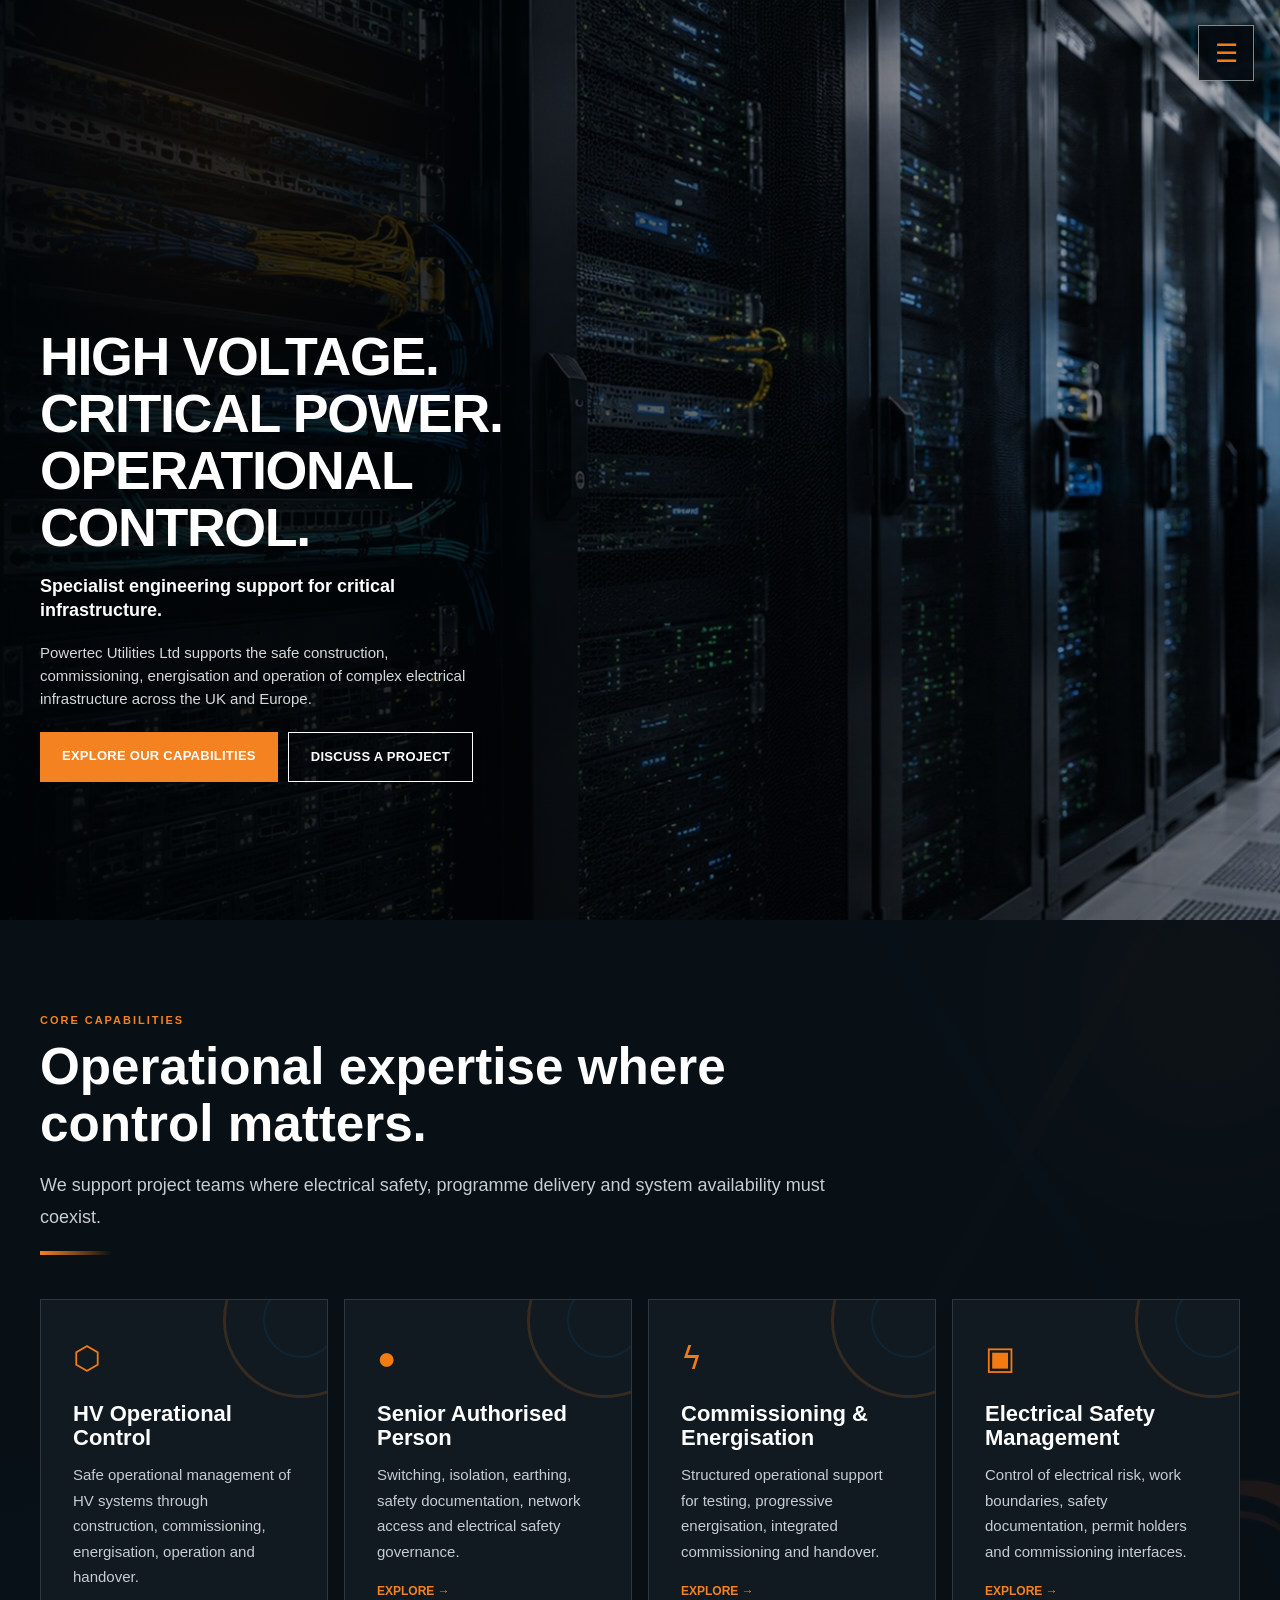
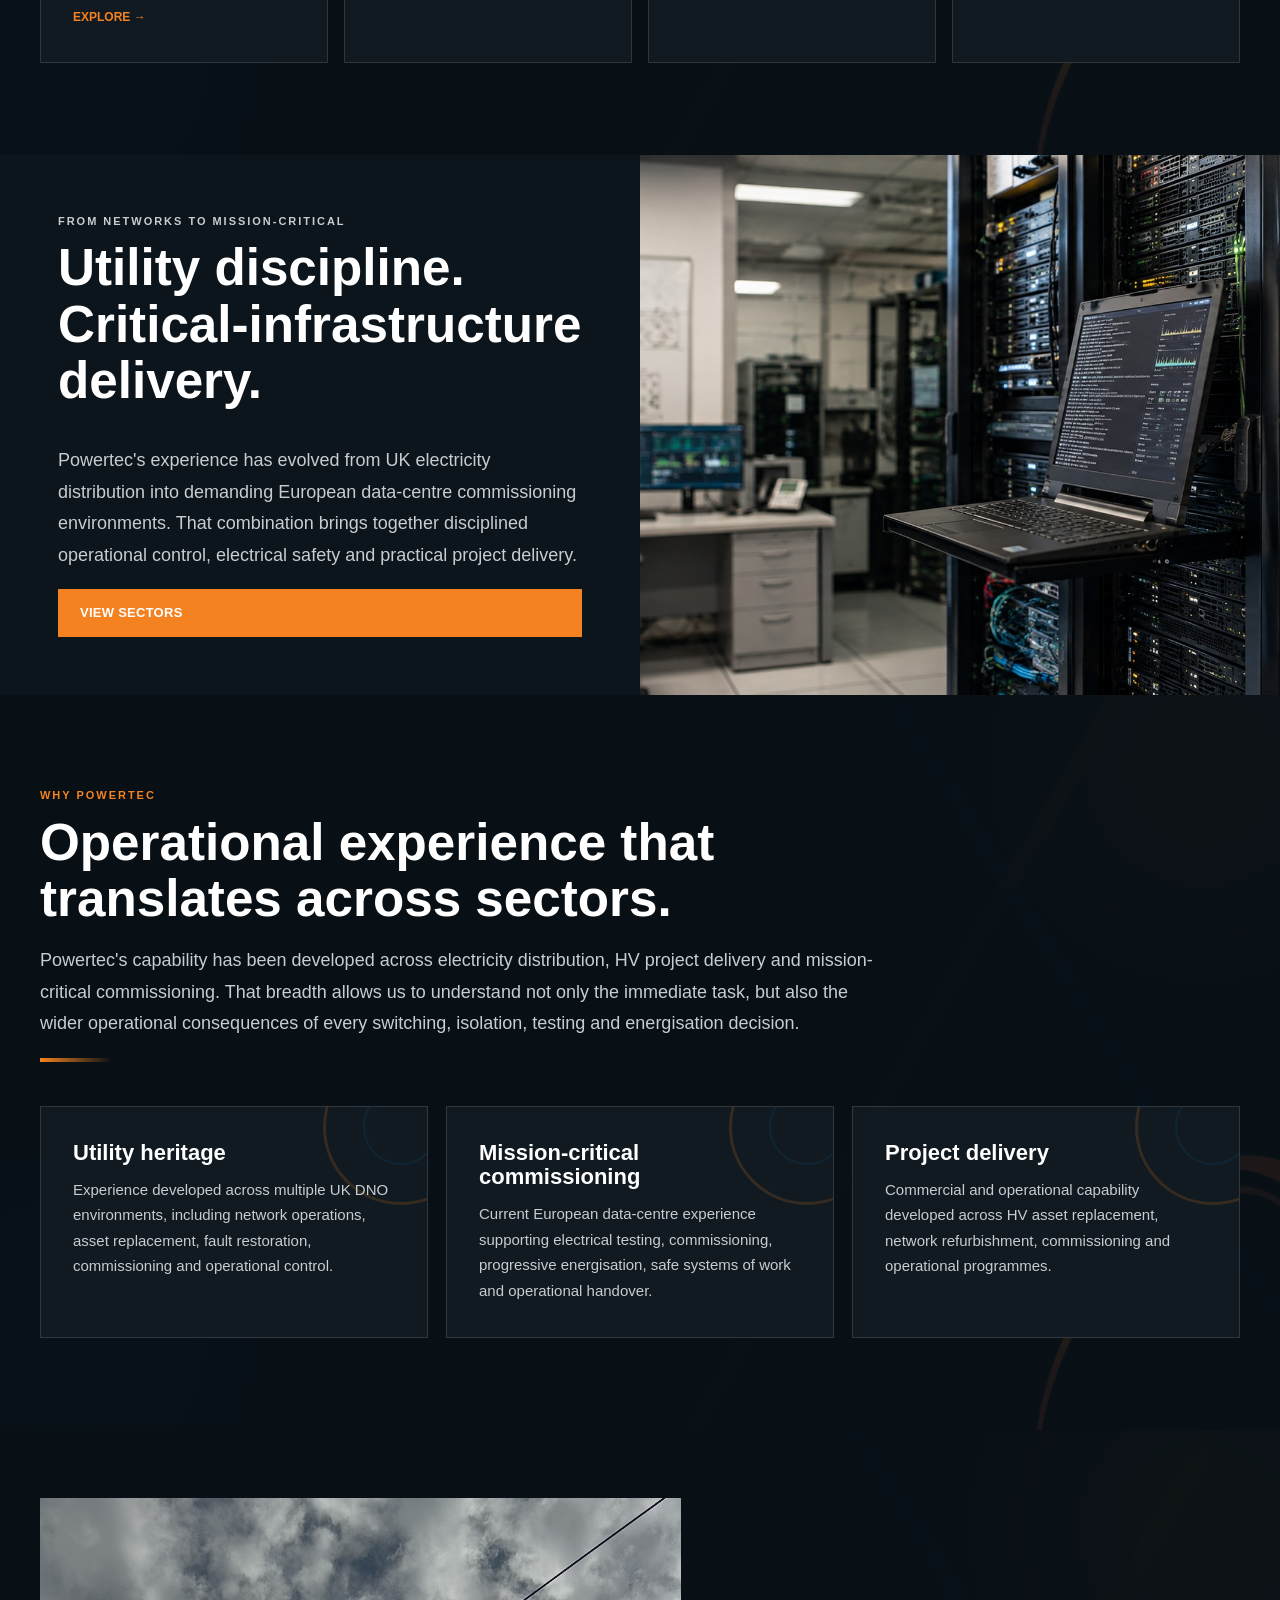
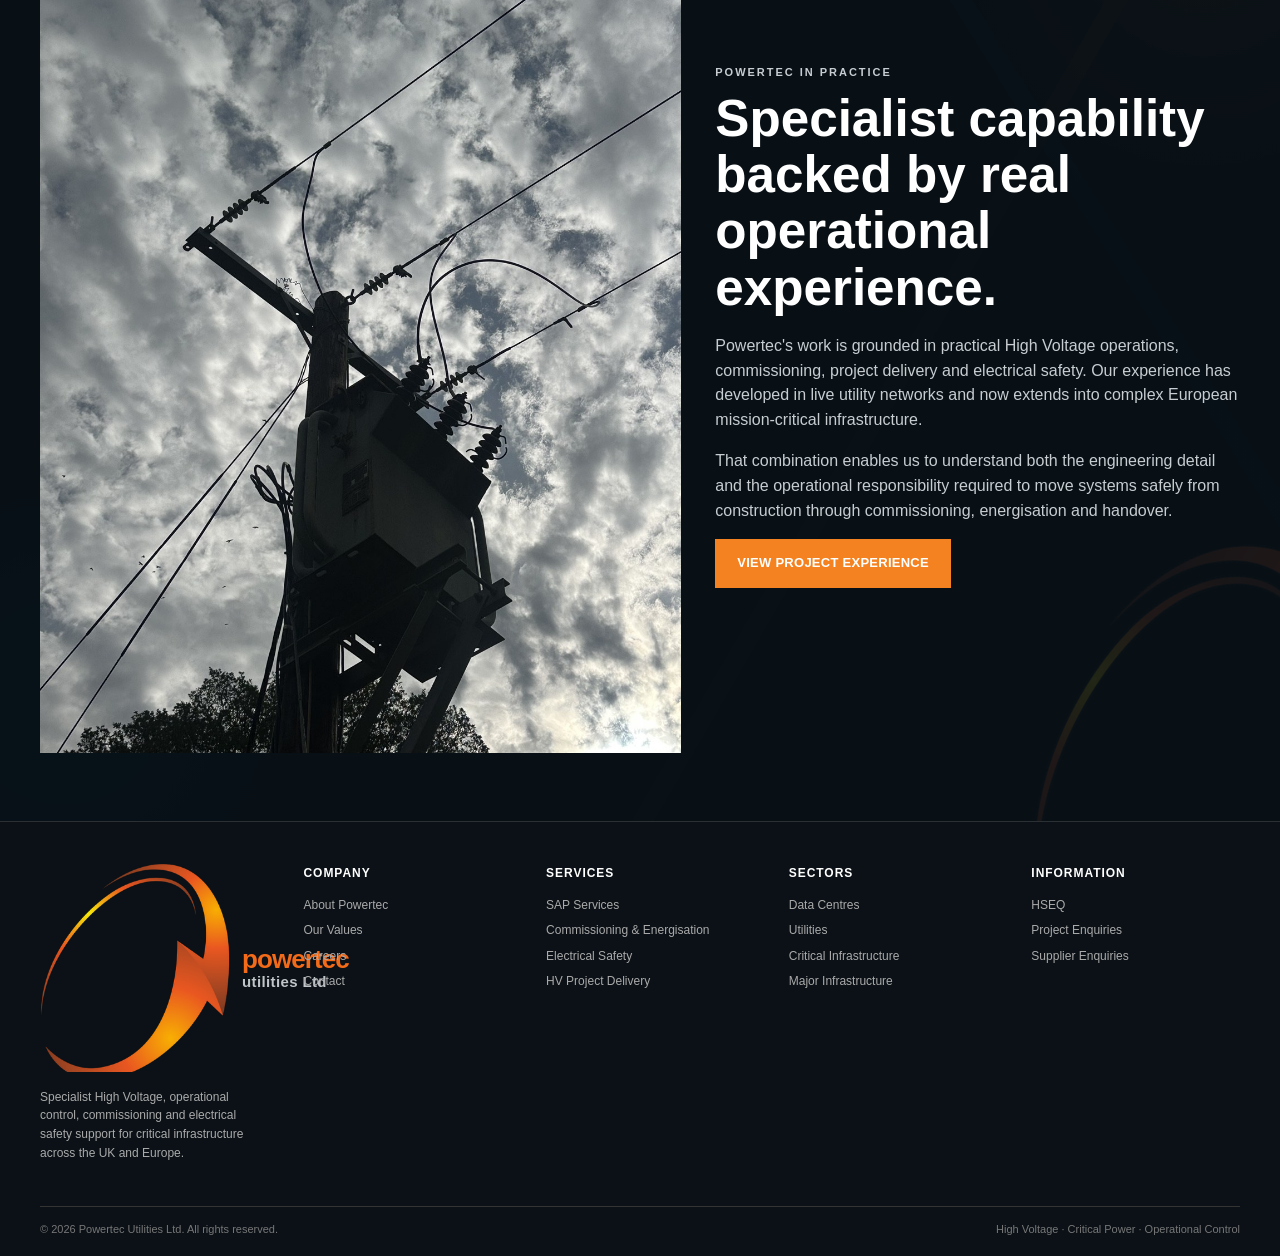
==== commit f90f5fdc: "Add files via upload" ====
--- a/index.html
+++ b/index.html
@@ -1,4 +1,4 @@
-<!doctype html><html lang="en"><head><meta charset="utf-8"><meta name="viewport" content="width=device-width,initial-scale=1"><title>Powertec Utilities Ltd | High Voltage, Critical Power & Operational Control</title><meta name="description" content="Specialist High Voltage engineering, SAP, commissioning and electrical safety support for critical infrastructure."><link rel="icon" href="favicon.png"><link rel="stylesheet" href="styles-v4.css?v=22"></head><body class="homepage">
+<!doctype html><html lang="en"><head><meta charset="utf-8"><meta name="viewport" content="width=device-width,initial-scale=1"><title>Powertec Utilities Ltd | High Voltage, Critical Power & Operational Control</title><meta name="description" content="Specialist High Voltage engineering, SAP, commissioning and electrical safety support for critical infrastructure."><link rel="icon" href="favicon.png"><link rel="stylesheet" href="styles-v4.css?v=23"></head><body class="homepage">
 
 <div class="home-menu-shell">
   <button class="menu-toggle home-menu-button" aria-label="Open menu" aria-expanded="false">☰</button>
--- a/styles-v4.css
+++ b/styles-v4.css
@@ -2691,3 +2691,80 @@
     width:58px!important;
   }
 }
+
+/* =====================================================================
+   V23 — VISUAL FIX / MATCH APPROVED DARK MOCKUP
+   ===================================================================== */
+:root{--pt-bg:#081016;--pt-panel:#111a21;--pt-orange:#f47a12;--pt-copy:#c9d0d4;}
+
+/* HOME: logo appears with a clear one-time fade and then stays visible */
+.hero-brand-lockup{
+  top:32px!important; left:28px!important; width:min(455px,72vw)!important;
+  grid-template-columns:108px 1fr!important; column-gap:14px!important;
+  opacity:0!important; animation:ptBrandFadeIn 2.2s ease-out .15s forwards!important;
+}
+@keyframes ptBrandFadeIn{0%{opacity:0;transform:translateY(-10px)}35%{opacity:.35}100%{opacity:1;transform:translateY(0)}}
+.hero-brand-emblem{width:108px!important;height:auto!important;object-fit:contain!important;filter:none!important}
+.hero-wordmark strong{font-size:60px!important}.hero-wordmark span{font-size:27px!important;color:#bec4c8!important}
+.homepage .hero-v4 .hero-v4-inner{padding-top:260px!important;min-height:100svh!important}
+.homepage .hero-v4-copy{width:min(520px,48vw)!important}
+.homepage .hero-v4-copy h1{color:#fff!important}
+.homepage .hero-kicker{color:#fff!important}
+.homepage .hero-v4-copy p{color:#d4d9dc!important}
+
+/* HOME: remove old white-strip/card styling and match dark illustration */
+.homepage .stats{display:none!important}
+.homepage .section,.homepage .section-soft,.homepage .authenticity{background:var(--pt-bg)!important;color:#fff!important}
+.homepage .section-dark{background:#0c151b!important}
+.homepage .section-head h2,.homepage .auth-copy h2,.homepage .image-split h2{color:#fff!important}
+.homepage .section-head .lead,.homepage .auth-copy p,.homepage .image-split p{color:#c7cdd1!important}
+.homepage .card{background:#111a21!important;border:1px solid rgba(255,255,255,.13)!important;color:#fff!important;box-shadow:none!important}
+.homepage .card h3{color:#fff!important}.homepage .card p{color:#c7cdd1!important}
+.homepage .card .icon{color:var(--pt-orange)!important}
+.homepage .section::before,.homepage .section-soft::before,.homepage .authenticity::before{opacity:.18!important}
+
+/* Internal pages: all major text readable on dark background */
+body:not(.homepage) .section-head h2,
+body:not(.homepage) .section-head h3,
+body:not(.homepage) .service-detail h2,
+body:not(.homepage) .service-detail h3,
+body:not(.homepage) .auth-copy h2,
+body:not(.homepage) .content-block h2,
+body:not(.homepage) .content-block h3{color:#f4f6f7!important}
+body:not(.homepage) .section-head .lead,
+body:not(.homepage) .service-detail p,
+body:not(.homepage) .auth-copy p,
+body:not(.homepage) .content-block p{color:#c8ced2!important}
+
+/* Internal cards must never revert to white */
+body:not(.homepage) .card,
+body:not(.homepage) .service-proof,
+body:not(.homepage) .step,
+body:not(.homepage) .sector-card,
+body:not(.homepage) .project-card,
+body:not(.homepage) .principle,
+body:not(.homepage) .value-card{
+  background:#111a21!important;color:#fff!important;border:1px solid rgba(255,255,255,.12)!important;
+}
+body:not(.homepage) .card h2,body:not(.homepage) .card h3,
+body:not(.homepage) .service-proof h2,body:not(.homepage) .service-proof h3,
+body:not(.homepage) .step h3{color:#fff!important}
+body:not(.homepage) .card p,body:not(.homepage) .service-proof p,body:not(.homepage) .step p{color:#c8ced2!important}
+
+/* Footer branding: absolutely no boxed background */
+.site-footer,.site-footer .wrap,.footer-top,.footer-brand,.footer-brand-lockup,.footer-brand-lockup img,.footer-wordmark{
+ background:transparent!important;background-color:transparent!important;background-image:none!important;box-shadow:none!important;border-radius:0!important;
+}
+.footer-brand-lockup{padding:0!important;border:0!important}
+.footer-brand-lockup img{width:62px!important;height:auto!important;mix-blend-mode:normal!important}
+
+/* Header emblem: transparent, crisp, no box */
+.header-emblem-link,.header-emblem{background:transparent!important;background-image:none!important;box-shadow:none!important;border:0!important}
+.header-emblem{width:62px!important;height:auto!important;filter:none!important}
+
+@media(max-width:760px){
+ .hero-brand-lockup{top:26px!important;left:22px!important;width:310px!important;max-width:calc(100vw - 92px)!important;grid-template-columns:76px 1fr!important;column-gap:10px!important}
+ .hero-brand-emblem{width:76px!important}.hero-wordmark strong{font-size:41px!important}.hero-wordmark span{font-size:19px!important}
+ .homepage .hero-v4 .hero-v4-inner{padding-top:210px!important;padding-left:24px!important;padding-right:24px!important}
+ .homepage .hero-v4-copy{width:100%!important}
+}
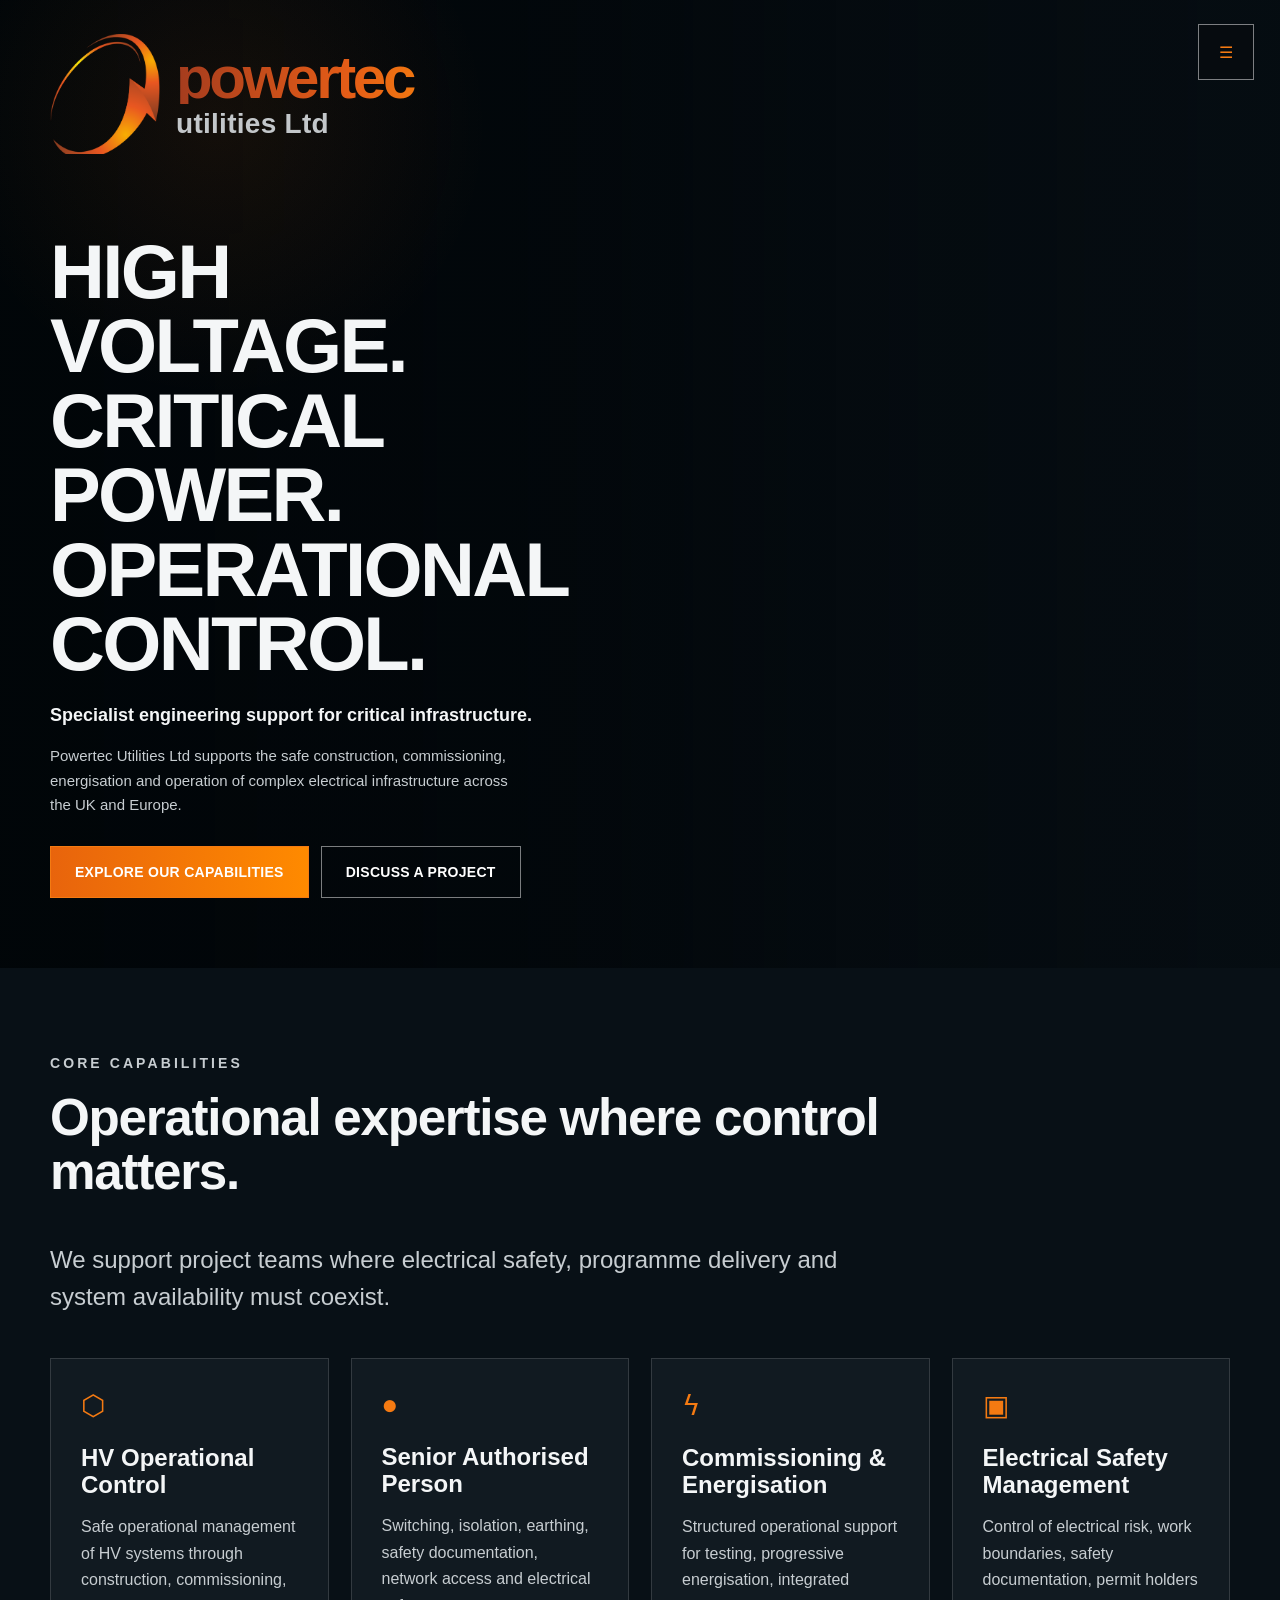
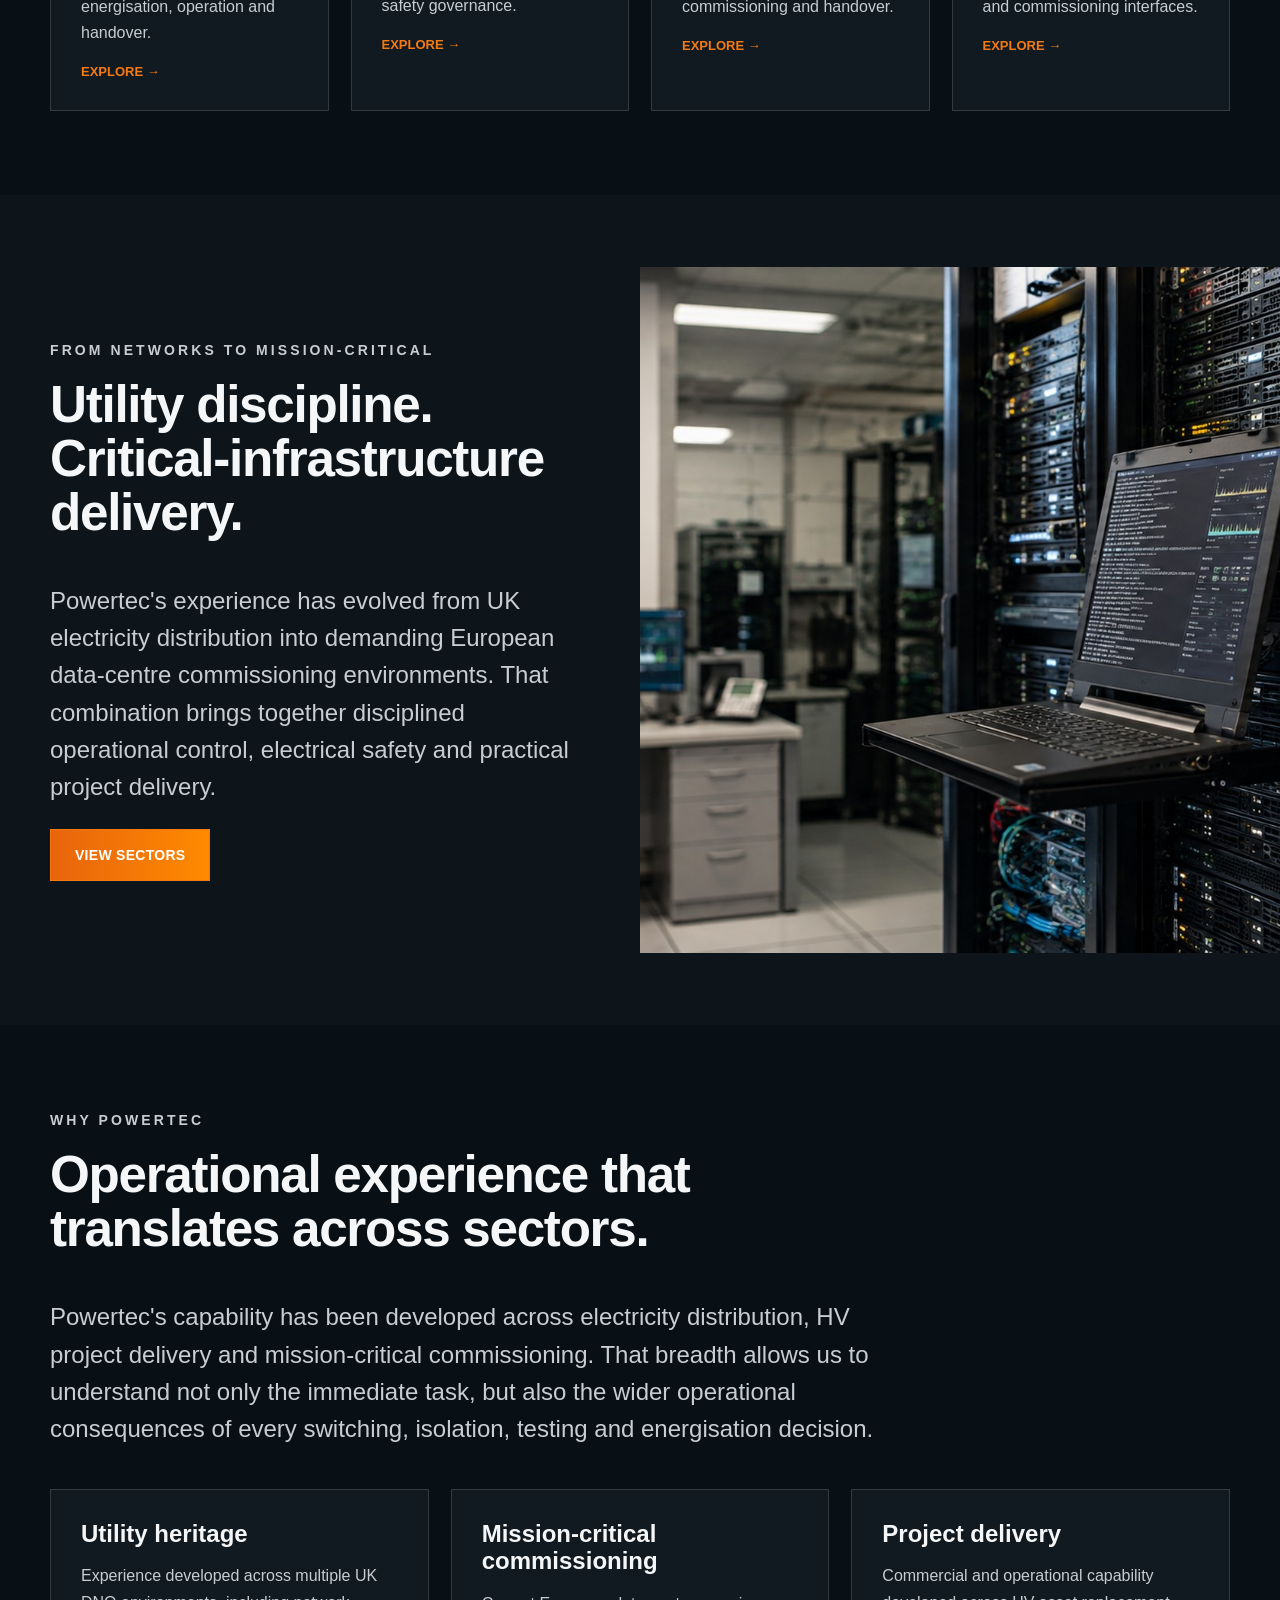
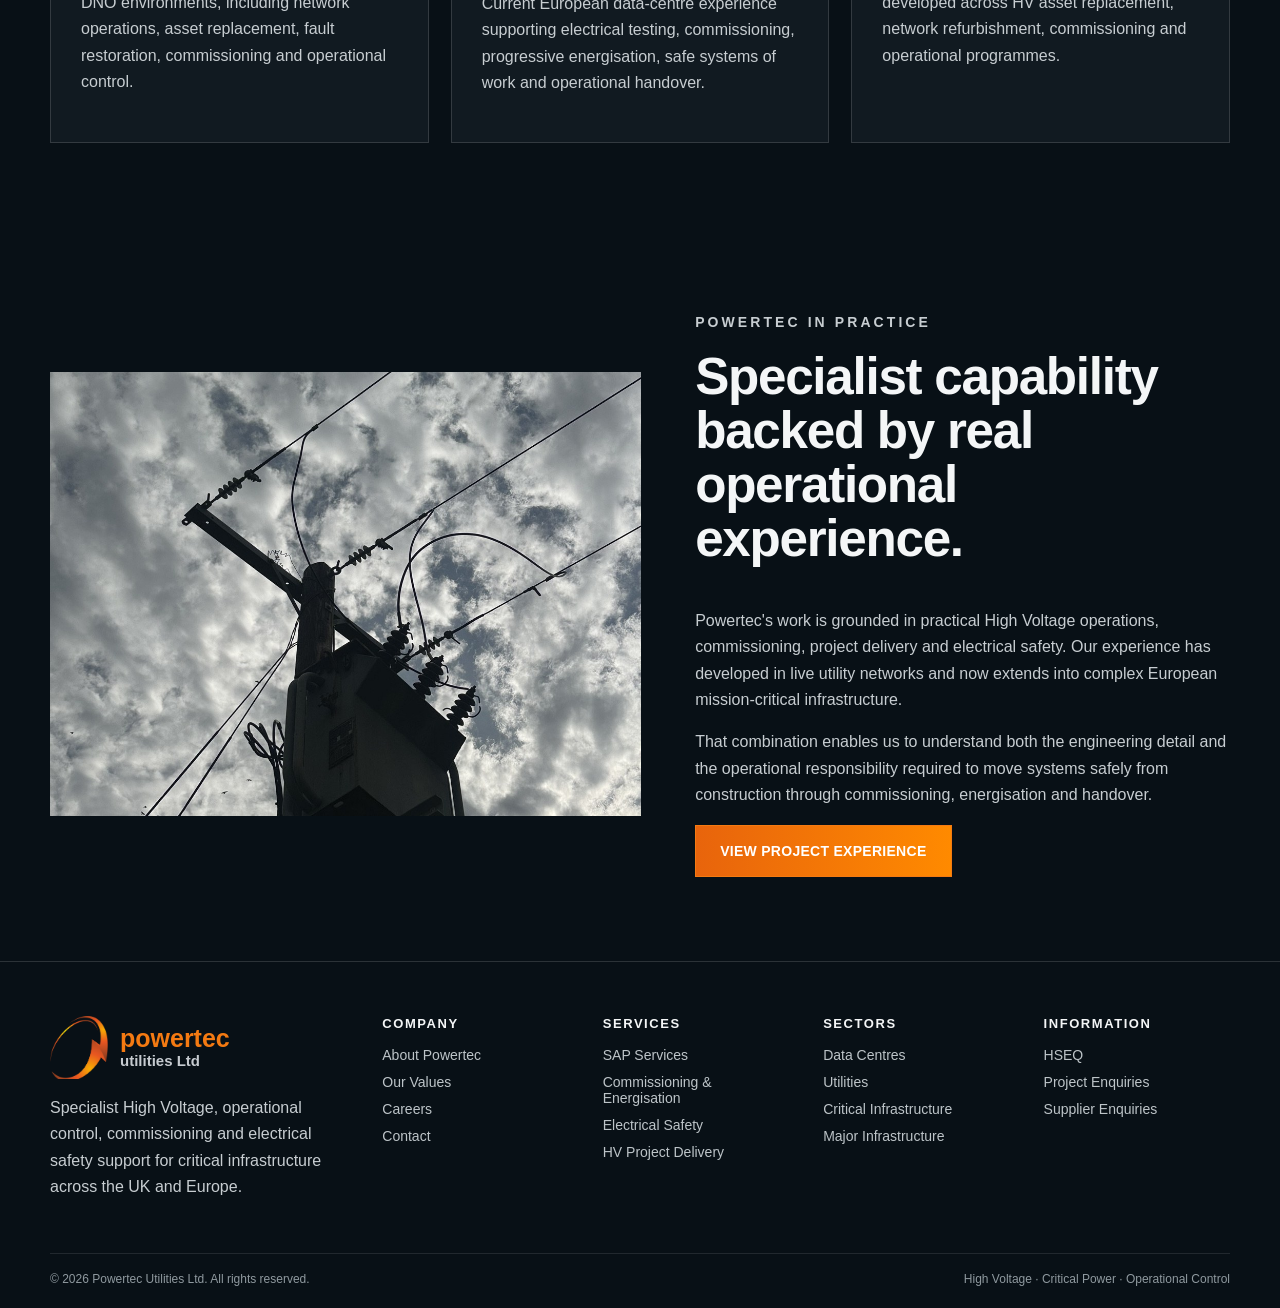
==== commit a4ab6cb1: "Add files via upload" ====
--- a/index.html
+++ b/index.html
@@ -1,4 +1,4 @@
-<!doctype html><html lang="en"><head><meta charset="utf-8"><meta name="viewport" content="width=device-width,initial-scale=1"><title>Powertec Utilities Ltd | High Voltage, Critical Power & Operational Control</title><meta name="description" content="Specialist High Voltage engineering, SAP, commissioning and electrical safety support for critical infrastructure."><link rel="icon" href="favicon.png"><link rel="stylesheet" href="styles-v4.css?v=23"></head><body class="homepage">
+<!doctype html><html lang="en"><head><meta charset="utf-8"><meta name="viewport" content="width=device-width,initial-scale=1"><title>Powertec Utilities Ltd | High Voltage, Critical Power & Operational Control</title><meta name="description" content="Specialist High Voltage engineering, SAP, commissioning and electrical safety support for critical infrastructure."><link rel="icon" href="favicon.png"><link rel="stylesheet" href="styles-clean.css?v=25"></head><body class="homepage">
 
 <div class="home-menu-shell">
   <button class="menu-toggle home-menu-button" aria-label="Open menu" aria-expanded="false">☰</button>
@@ -15,7 +15,13 @@
 </div>
 
 <main>
-<section class="hero-v4" style="background-image:url('hero.jpg')">
+<section class="hero-v4">
+<div class="hero-bg-slideshow" aria-hidden="true">
+  <div class="hero-bg-slide hero-bg-slide-1" style="background-image:url('https://images.unsplash.com/photo-1742071853848-5046c9ce062d?auto=format&fit=crop&fm=jpg&ixid=M3wxMjA3fDB8MHxwaG90by1wYWdlfHx8fGVufDB8fHx8fA%3D%3D&ixlib=rb-4.1.0&q=60&w=3000')"></div>
+  <div class="hero-bg-slide hero-bg-slide-2" style="background-image:url('https://images.unsplash.com/photo-1743884150811-54aa9e661af7?auto=format&fit=crop&fm=jpg&ixid=M3wxMjA3fDB8MHxwaG90by1wYWdlfHx8fGVufDB8fHx8fA%3D%3D&ixlib=rb-4.1.0&q=60&w=3000')"></div>
+  <div class="hero-bg-slide hero-bg-slide-3" style="background-image:url('https://images.unsplash.com/photo-1758101755915-462eddc23f57?auto=format&fit=crop&fm=jpg&ixid=M3wxMjA3fDB8MHxwaG90by1wYWdlfHx8fGVufDB8fHx8fA%3D%3D&ixlib=rb-4.1.0&q=60&w=3000')"></div>
+</div>
+
 
 <div class="hero-brand-lockup" aria-label="Powertec Utilities Ltd">
   <img class="hero-brand-emblem" src="brand-emblem-hd.png" alt="">
--- a/styles-clean.css
+++ b/styles-clean.css
@@ -0,0 +1,379 @@
+
+:root{
+  --bg:#081016;
+  --bg2:#0d151b;
+  --panel:#111a21;
+  --panel2:#151f27;
+  --line:rgba(255,255,255,.14);
+  --orange:#f47a12;
+  --orange2:#ff9a0a;
+  --white:#f4f6f7;
+  --copy:#c7cdd1;
+  --muted:#9fa8ae;
+  --max:1180px;
+}
+
+*{box-sizing:border-box}
+html{scroll-behavior:smooth}
+body{
+  margin:0;
+  font-family:Arial,Helvetica,sans-serif;
+  background:var(--bg);
+  color:var(--white);
+  -webkit-font-smoothing:antialiased;
+  text-rendering:optimizeLegibility;
+}
+img{display:block;max-width:100%}
+a{color:inherit;text-decoration:none}
+button{font:inherit}
+.wrap{width:min(var(--max),calc(100% - 48px));margin:0 auto}
+
+.eyebrow{
+  margin:0 0 16px;
+  color:var(--orange);
+  font-size:14px;
+  font-weight:800;
+  letter-spacing:.22em;
+  text-transform:uppercase;
+}
+h1,h2,h3,h4{margin-top:0;color:var(--white)}
+h1{font-size:clamp(42px,6vw,76px);line-height:.98;letter-spacing:-.035em}
+h2{font-size:clamp(32px,4vw,54px);line-height:1.05;letter-spacing:-.025em}
+h3{font-size:24px;line-height:1.14}
+p,li{color:var(--copy);line-height:1.65}
+.lead{font-size:clamp(18px,2vw,24px);line-height:1.55}
+.btn{
+  display:inline-flex;align-items:center;justify-content:center;
+  min-height:52px;padding:0 24px;
+  background:linear-gradient(90deg,#e8640c,#ff8a00);
+  border:1px solid var(--orange);
+  color:#fff;font-weight:800;font-size:14px;letter-spacing:.02em;
+}
+.btn-outline{background:transparent;border-color:rgba(255,255,255,.48)}
+.text-link{color:var(--orange);font-weight:800;font-size:13px}
+
+/* ---------------- HOME MENU ---------------- */
+.home-menu-shell{position:fixed;top:24px;right:26px;z-index:1000}
+.home-menu-button,.menu-toggle{
+  width:56px;height:56px;display:flex;align-items:center;justify-content:center;
+  color:var(--orange);background:rgba(7,12,16,.86);
+  border:1px solid rgba(255,255,255,.48);cursor:pointer;
+}
+.home-menu-panel,.navlinks{
+  display:none;position:absolute;top:66px;right:0;
+  min-width:280px;padding:8px;background:#0d151b;border:1px solid var(--line);
+  box-shadow:0 18px 45px rgba(0,0,0,.45)
+}
+.navlinks.open{display:block}
+.navlinks a{display:block;padding:15px 16px;color:#d5dadd;font-weight:700;border-bottom:1px solid rgba(255,255,255,.08)}
+.navlinks a:last-child{border-bottom:0}
+.navlinks a.active{color:var(--orange)}
+.navlinks .enquire{margin-top:7px;background:var(--orange);color:#fff;text-align:center}
+
+/* ---------------- HOMEPAGE ---------------- */
+
+/* ---------------- HOMEPAGE MULTI-SECTOR BACKGROUND ---------------- */
+.hero-bg-slideshow{
+  position:absolute;
+  inset:0;
+  z-index:0;
+  overflow:hidden;
+  background:#081016;
+}
+.hero-bg-slide{
+  position:absolute;
+  inset:-2%;
+  background-size:cover;
+  background-position:center;
+  opacity:0;
+  transform:scale(1.025);
+  animation:heroCrossfade 18s ease-in-out infinite;
+  will-change:opacity,transform;
+}
+.hero-bg-slide-1{
+  animation-delay:0s;
+  background-position:center 48%;
+}
+.hero-bg-slide-2{
+  animation-delay:6s;
+  background-position:center 52%;
+}
+.hero-bg-slide-3{
+  animation-delay:12s;
+  background-position:center 48%;
+}
+@keyframes heroCrossfade{
+  0%{opacity:0;transform:scale(1.025)}
+  8%{opacity:1;transform:scale(1.015)}
+  28%{opacity:1;transform:scale(1.005)}
+  39%{opacity:0;transform:scale(1)}
+  100%{opacity:0;transform:scale(1)}
+}
+
+/* Fixed dark treatment sits above every rotating photograph */
+.homepage .hero-v4::before{
+  z-index:2!important;
+  background:
+    linear-gradient(90deg,rgba(1,5,8,.94) 0%,rgba(1,5,8,.80) 39%,rgba(1,5,8,.45) 70%,rgba(1,5,8,.28) 100%)!important;
+}
+.homepage .hero-v4::after{
+  z-index:3!important;
+}
+
+.homepage .hero-v4{
+  position:relative;min-height:100svh;
+  background-size:cover;background-position:center;
+  overflow:hidden;isolation:isolate;
+}
+.homepage .hero-v4::before{
+  content:"";position:absolute;inset:0;z-index:0;
+  background:linear-gradient(90deg,rgba(1,5,8,.96) 0%,rgba(1,5,8,.82) 37%,rgba(1,5,8,.38) 72%,rgba(1,5,8,.18) 100%);
+}
+.homepage .hero-v4::after{
+  content:"";position:absolute;inset:0;z-index:1;pointer-events:none;
+  background:radial-gradient(circle at 17% 13%,rgba(244,122,18,.08),transparent 20%);
+}
+
+/* Homepage logo remains fixed while background imagery crossfades. */
+.hero-brand-lockup{
+  position:absolute;z-index:5;
+  top:34px;left:max(28px,calc((100vw - var(--max))/2));
+  display:grid;grid-template-columns:110px 1fr;align-items:center;gap:16px;
+  width:min(455px,56vw);
+  opacity:1;
+  animation:none;
+  transform:none;
+}
+.hero-brand-emblem{
+  width:110px;height:auto;object-fit:contain;
+  background:transparent;
+}
+.hero-wordmark{line-height:.84;min-width:0}
+.hero-wordmark strong{
+  display:block;white-space:nowrap;
+  font-size:60px;font-weight:800;letter-spacing:-.055em;text-transform:lowercase;
+  background:linear-gradient(90deg,#a53c1e,#e45c17 52%,#ff9708);
+  -webkit-background-clip:text;background-clip:text;color:transparent;
+}
+.hero-wordmark span{
+  display:block;white-space:nowrap;margin-top:8px;
+  color:#c3c7ca;font-size:28px;font-weight:700;letter-spacing:.01em;
+}
+
+.hero-v4-inner{
+  position:relative;z-index:4;
+  min-height:100svh;
+  display:flex;align-items:flex-start;
+  padding-top:235px;padding-bottom:70px;
+}
+.hero-v4-copy{width:min(530px,48vw)}
+.hero-v4-copy h1{margin-bottom:20px}
+.hero-kicker{font-size:18px;font-weight:800;line-height:1.45;margin-bottom:16px}
+.hero-v4-copy p{font-size:15px;max-width:470px}
+.hero-v4-copy .secondary{display:none}
+.hero-actions{display:flex;gap:12px;flex-wrap:wrap;margin-top:28px}
+
+.stats{display:none}
+.section,.section-soft,.authenticity{padding:84px 0;background:var(--bg)}
+.section-dark{background:var(--bg2);padding:72px 0}
+.section-head{max-width:850px;margin-bottom:42px}
+.section-head h2,.auth-copy h2,.image-split h2{color:var(--white)}
+.section-head p,.auth-copy p,.image-split p{color:var(--copy)}
+
+.grid-2,.grid-3,.grid-4{display:grid;gap:22px}
+.grid-2{grid-template-columns:repeat(2,minmax(0,1fr))}
+.grid-3{grid-template-columns:repeat(3,minmax(0,1fr))}
+.grid-4{grid-template-columns:repeat(4,minmax(0,1fr))}
+.card{
+  background:var(--panel);border:1px solid var(--line);padding:30px;
+  color:var(--white);
+}
+.card h3{color:var(--white);margin-bottom:14px}
+.card p{color:var(--copy)}
+.card .icon{color:var(--orange);font-size:28px;margin-bottom:22px}
+
+.image-split{display:grid;grid-template-columns:1fr 1fr;background:var(--bg2)}
+.image-split .copy{padding:72px max(32px,calc((100vw - var(--max))/2))}
+.image-split .image img{width:100%;height:100%;object-fit:cover;min-height:430px}
+
+.auth-grid{display:grid;grid-template-columns:1.05fr .95fr;gap:54px;align-items:center}
+.auth-image img{width:100%;aspect-ratio:4/3;object-fit:cover}
+
+/* ---------------- INTERNAL HEADER ---------------- */
+.site-header.internal-header{
+  position:relative;min-height:136px;
+  background-image:linear-gradient(90deg,rgba(6,11,15,.66),rgba(6,11,15,.34)),var(--header-image);
+  background-size:cover;background-position:center;
+  border-bottom:1px solid var(--line);
+}
+.site-header .nav{
+  min-height:136px;display:flex;align-items:center;justify-content:space-between;
+  position:relative;
+}
+.header-emblem-link,.header-emblem{
+  background:transparent!important;border:0!important;box-shadow:none!important;
+}
+.header-emblem{
+  width:66px;height:auto;object-fit:contain;
+}
+.site-header .menu-toggle{position:relative}
+.site-header .navlinks{top:94px;right:0}
+
+/* ---------------- INTERNAL HERO + SECTIONS ---------------- */
+.page-hero{
+  background:var(--bg);padding:50px 0 32px;border:0;
+}
+.page-hero::before,.page-hero::after{display:none!important}
+.page-hero .wrap{max-width:var(--max)}
+.page-hero p{max-width:760px}
+main{background:var(--bg)}
+body:not(.homepage) .section,
+body:not(.homepage) .section-soft,
+body:not(.homepage) .section-dark,
+body:not(.homepage) .authenticity,
+body:not(.homepage) .content-block,
+body:not(.homepage) .service-detail{
+  background:var(--bg);color:var(--white);
+}
+body:not(.homepage) .section-dark{background:var(--bg2)}
+body:not(.homepage) h1,
+body:not(.homepage) h2,
+body:not(.homepage) h3{color:var(--white)}
+body:not(.homepage) p,
+body:not(.homepage) li{color:var(--copy)}
+
+.service-detail{
+  display:grid;grid-template-columns:minmax(0,1.7fr) minmax(280px,.7fr);
+  gap:34px;padding:38px 0;border-top:1px solid var(--line);
+}
+.service-proof,.step,.principle,.case-copy{
+  background:var(--panel);border:1px solid var(--line);padding:28px;
+}
+.service-proof h3,.step h3,.principle h3{color:var(--white)}
+.cap-list{columns:2;column-gap:34px;padding-left:20px}
+.feature-image{margin:30px 0 52px}
+.feature-image img{width:100%;max-height:520px;object-fit:cover}
+.feature-caption{padding:12px 0;color:var(--muted);font-size:13px}
+
+.process{display:grid;grid-template-columns:repeat(5,minmax(0,1fr));gap:14px}
+.step{min-height:180px}
+
+.principles{display:grid;grid-template-columns:repeat(3,minmax(0,1fr));gap:18px}
+.quote{
+  margin:34px 0;padding:28px 32px;border-left:4px solid var(--orange);
+  background:var(--panel);font-size:24px;line-height:1.35;color:#fff;
+}
+.case{display:grid;grid-template-columns:1fr 1fr;gap:26px;align-items:stretch;margin:28px 0}
+.case-image img{width:100%;height:100%;object-fit:cover;min-height:360px}
+.metrics{display:grid;grid-template-columns:repeat(3,1fr);gap:16px}
+.metric{background:var(--panel);border:1px solid var(--line);padding:24px}
+.metric strong{display:block;color:var(--orange);font-size:30px}
+
+.contact-grid{display:grid;grid-template-columns:.8fr 1.2fr;gap:40px}
+.contact-form{display:grid;grid-template-columns:1fr 1fr;gap:14px}
+.contact-form input,.contact-form textarea{
+  width:100%;background:#0d151b;border:1px solid rgba(255,255,255,.24);
+  color:#fff;padding:14px;font:inherit;
+}
+.contact-form textarea{grid-column:1/-1;min-height:150px}
+.contact-form .btn{grid-column:1/-1}
+
+.sector-card .sector-icon{width:58px;height:58px;margin-bottom:18px}
+.sector-card .sector-icon svg{
+  width:58px;height:58px;fill:none;stroke:var(--orange);
+  stroke-width:2.1;stroke-linecap:round;stroke-linejoin:round
+}
+
+/* ---------------- FOOTER ---------------- */
+.site-footer{
+  background:var(--bg);border-top:1px solid var(--line);padding:54px 0 22px;
+}
+.footer-top{
+  display:grid;grid-template-columns:1.6fr repeat(4,1fr);
+  gap:34px;align-items:start;
+}
+.footer-brand,.footer-brand-lockup,.footer-wordmark,.footer-brand-lockup img{
+  background:transparent!important;background-image:none!important;
+  border:0!important;box-shadow:none!important;
+}
+.footer-brand-lockup{display:flex;align-items:center;gap:12px;margin-bottom:16px}
+.footer-brand-lockup img{width:58px;height:auto}
+.footer-wordmark{line-height:.9}
+.footer-wordmark strong{display:block;color:var(--orange);font-size:25px;font-weight:800}
+.footer-wordmark span{display:block;color:#c6cbd0;font-size:15px;font-weight:700;margin-top:4px}
+.footer-col h4{font-size:13px;letter-spacing:.12em;margin-bottom:16px}
+.footer-col a{display:block;color:#bdc4c8;margin:0 0 11px;font-size:14px}
+.footer-bottom{
+  display:flex;justify-content:space-between;gap:20px;
+  margin-top:36px;padding-top:18px;border-top:1px solid rgba(255,255,255,.10);
+  color:#8f999f;font-size:12px
+}
+
+/* ---------------- MOBILE ---------------- */
+@media(max-width:900px){
+  .grid-4{grid-template-columns:repeat(2,minmax(0,1fr))}
+  .grid-3{grid-template-columns:1fr}
+  .process{grid-template-columns:repeat(2,minmax(0,1fr))}
+  .footer-top{grid-template-columns:1.5fr 1fr 1fr}
+  .footer-col:nth-of-type(4),.footer-col:nth-of-type(5){margin-top:12px}
+}
+
+@media(max-width:760px){
+  .wrap{width:min(100% - 36px,var(--max))}
+  .home-menu-shell{top:18px;right:18px}
+  .home-menu-button,.menu-toggle{width:54px;height:54px}
+
+  .hero-brand-lockup{
+    top:26px;left:22px;width:300px;max-width:calc(100vw - 102px);
+    grid-template-columns:74px 1fr;gap:10px
+  }
+  .hero-brand-emblem{width:74px}
+  .hero-wordmark strong{font-size:39px}
+  .hero-wordmark span{font-size:18px;margin-top:5px}
+
+  .hero-v4-inner{padding-top:185px;padding-bottom:54px}
+  .hero-v4-copy{width:100%}
+  .hero-v4-copy h1{font-size:clamp(39px,11.2vw,54px)}
+  .hero-actions{display:grid;grid-template-columns:1fr}
+  .hero-actions .btn{width:100%}
+
+  .section,.section-soft,.authenticity{padding:58px 0}
+  .grid-2,.grid-4{grid-template-columns:1fr}
+  .image-split{grid-template-columns:1fr}
+  .image-split .copy{padding:54px 24px}
+  .image-split .image img{min-height:300px}
+  .auth-grid{grid-template-columns:1fr;gap:30px}
+
+  .site-header.internal-header,.site-header .nav{min-height:108px}
+  .header-emblem{width:58px}
+  .site-header .navlinks{top:78px}
+
+  .page-hero{padding:38px 0 20px}
+  .service-detail{grid-template-columns:1fr;gap:18px}
+  .cap-list{columns:1}
+  .process{grid-template-columns:1fr}
+  .principles{grid-template-columns:1fr}
+  .case{grid-template-columns:1fr}
+  .contact-grid{grid-template-columns:1fr}
+  .contact-form{grid-template-columns:1fr}
+  .contact-form textarea,.contact-form .btn{grid-column:1}
+  .footer-top{grid-template-columns:1fr 1fr}
+  .footer-brand{grid-column:1/-1}
+  .footer-bottom{flex-direction:column}
+}
+
+/* V25 final hero stacking */
+.homepage .hero-v4{background-image:none!important;}
+.homepage .hero-v4 .hero-v4-inner{z-index:6!important;}
+.homepage .hero-brand-lockup{z-index:7!important;opacity:1!important;animation:none!important;}
+.home-menu-shell{z-index:1000!important;}
+
+@media(max-width:760px){
+  .hero-bg-slide-1{background-position:58% center;}
+  .hero-bg-slide-2{background-position:52% center;}
+  .hero-bg-slide-3{background-position:57% center;}
+  .homepage .hero-brand-lockup{
+    opacity:1!important;
+    animation:none!important;
+  }
+}
